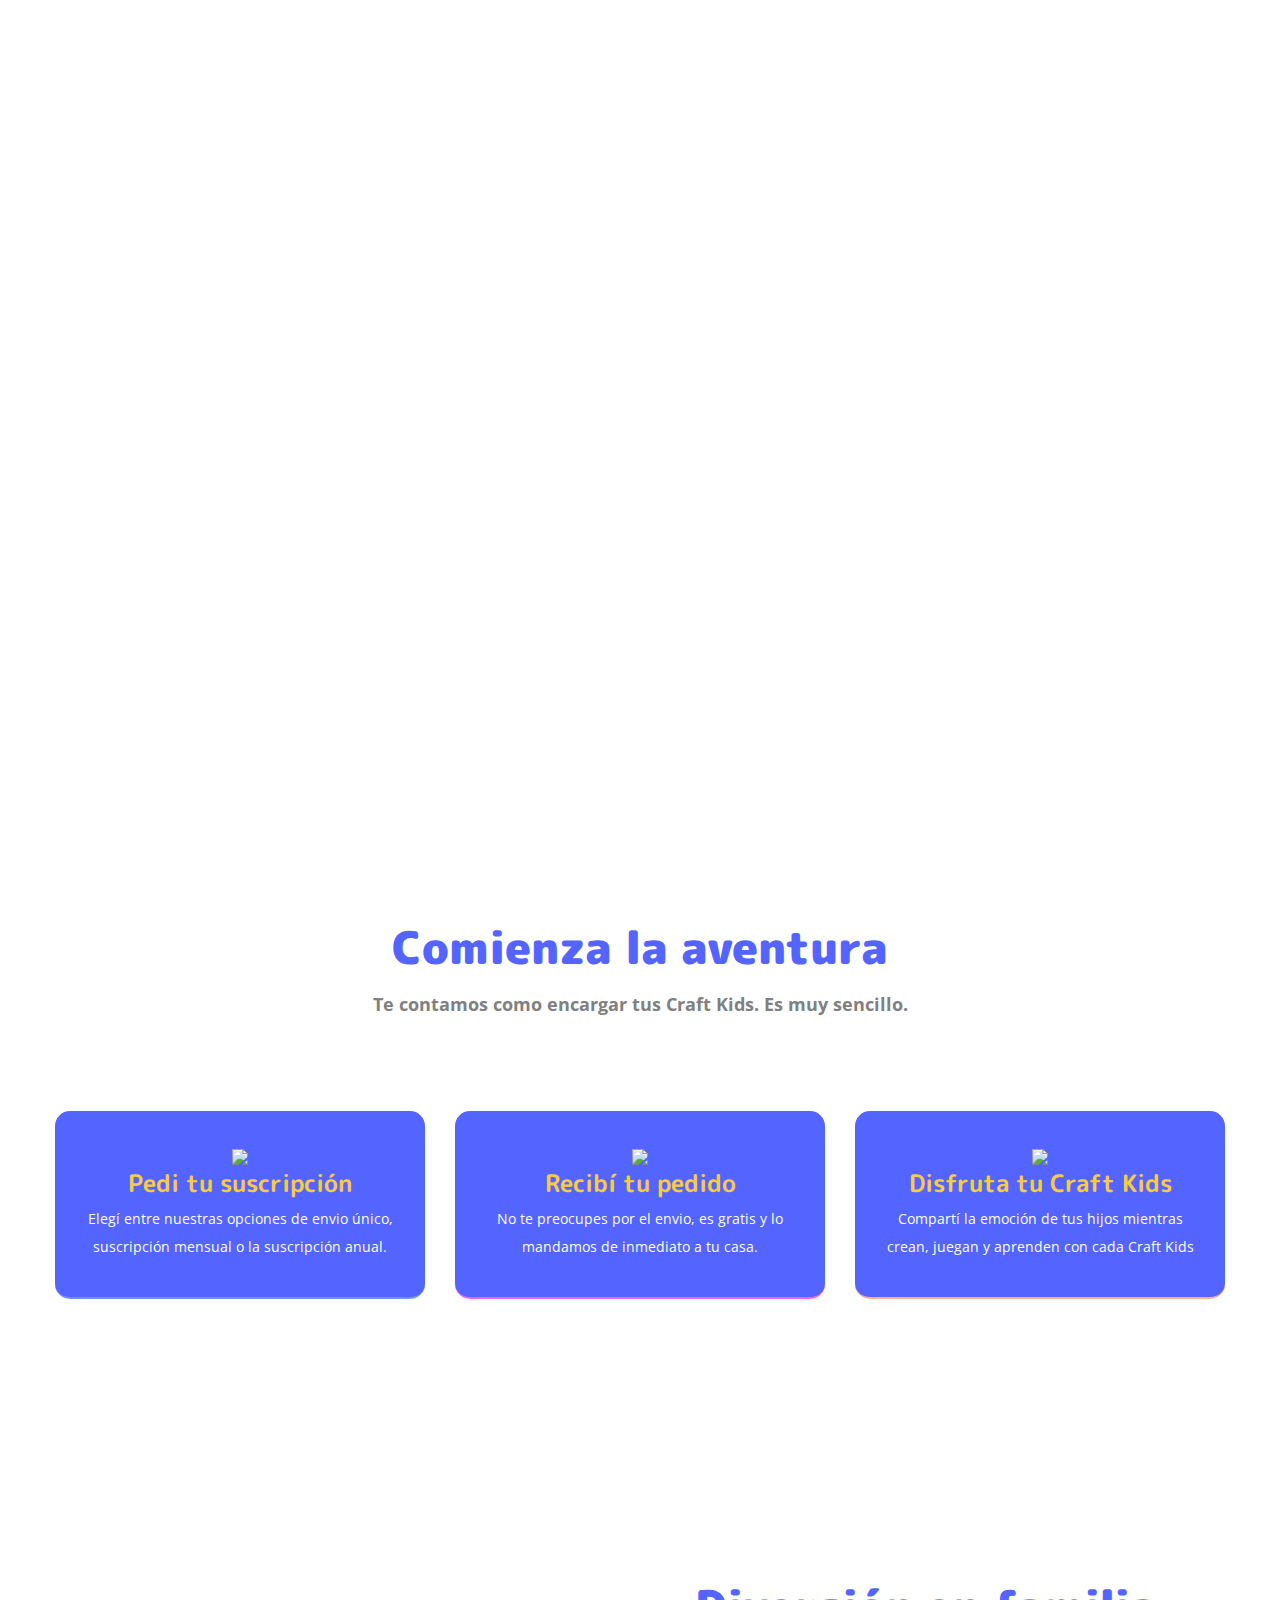
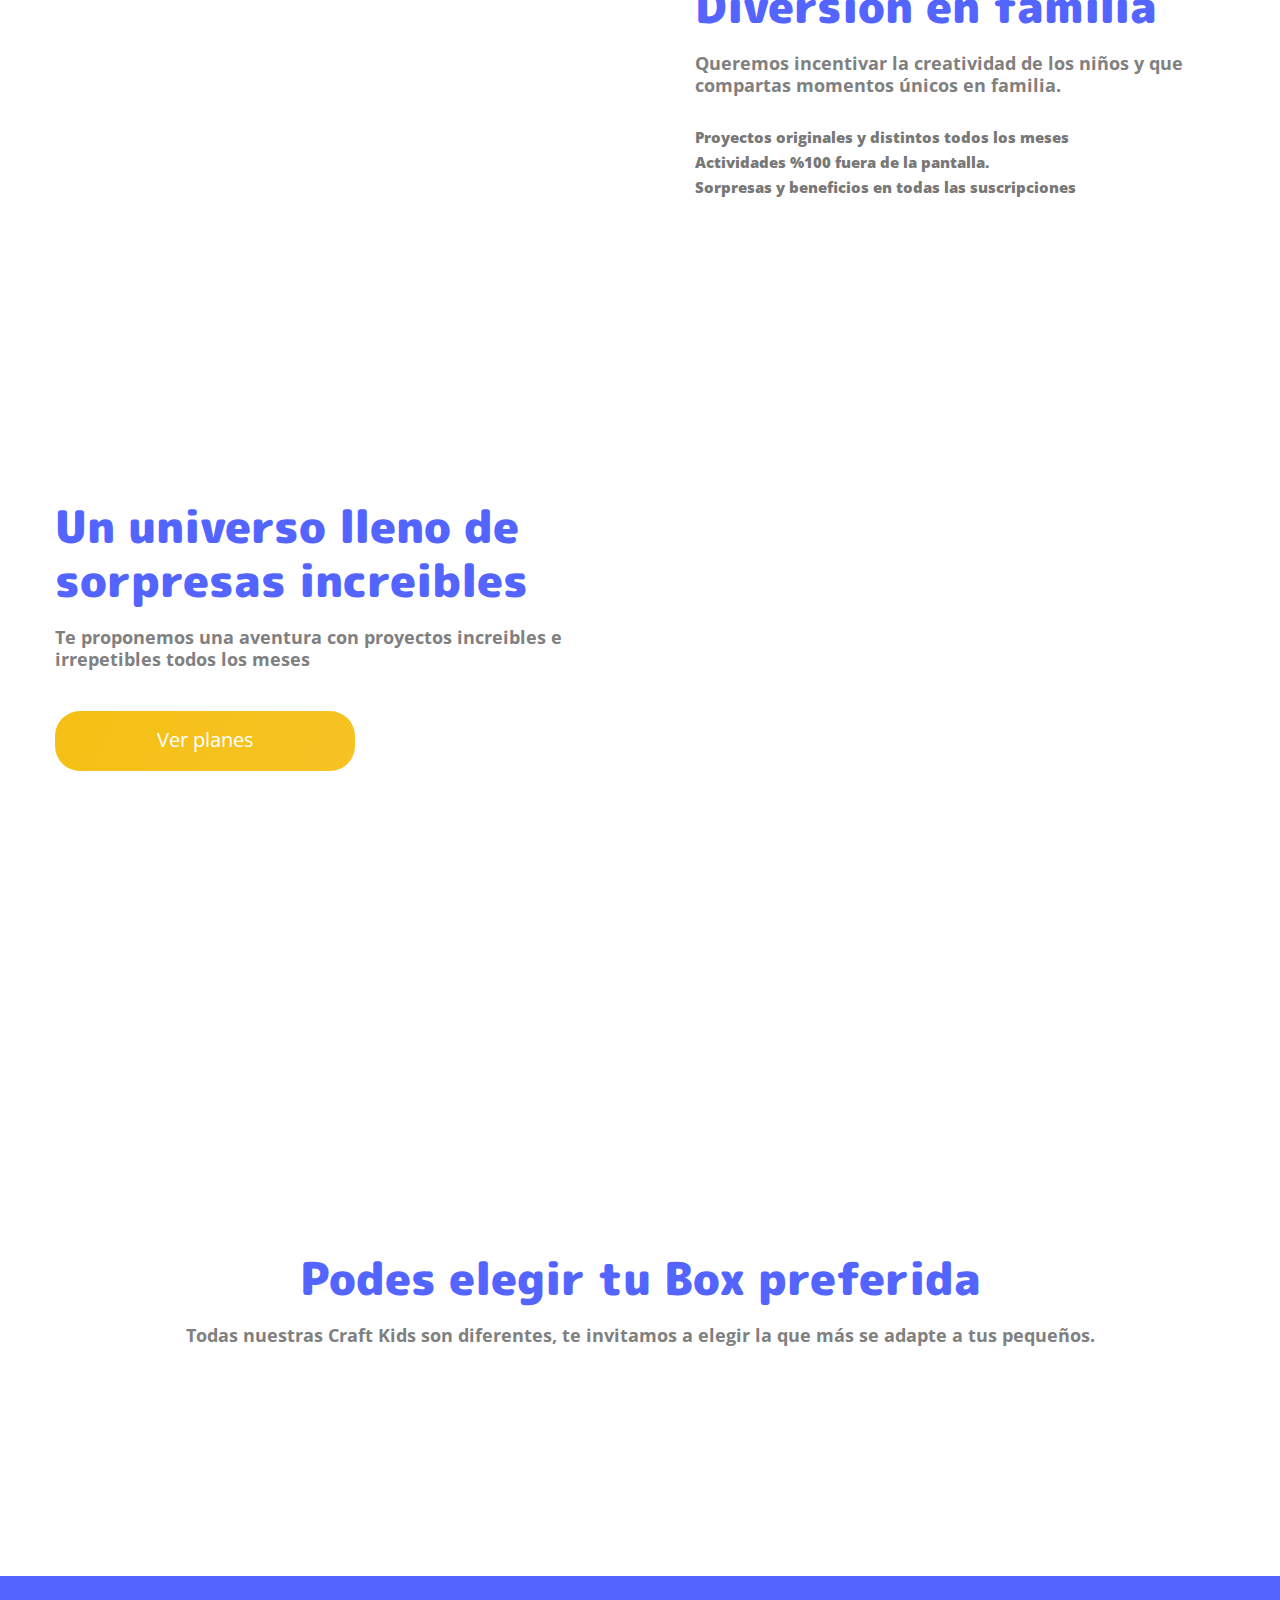
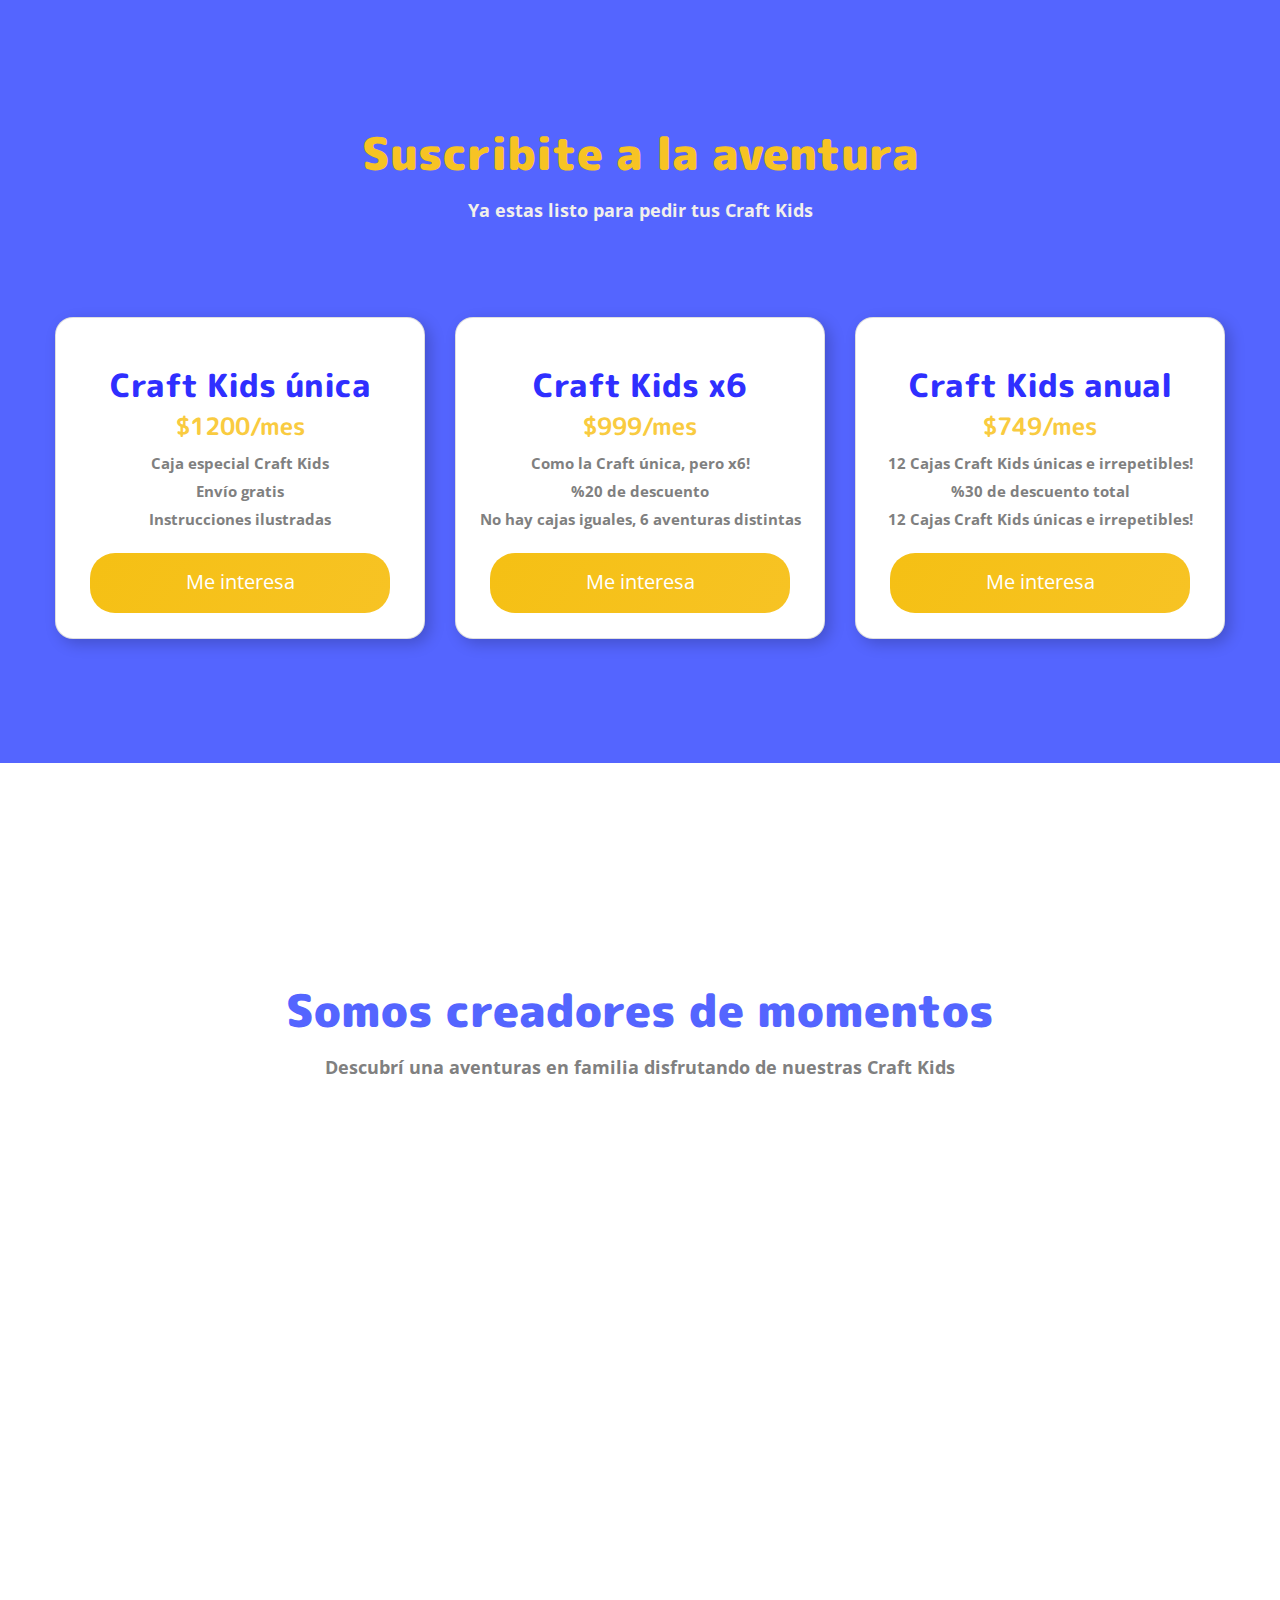
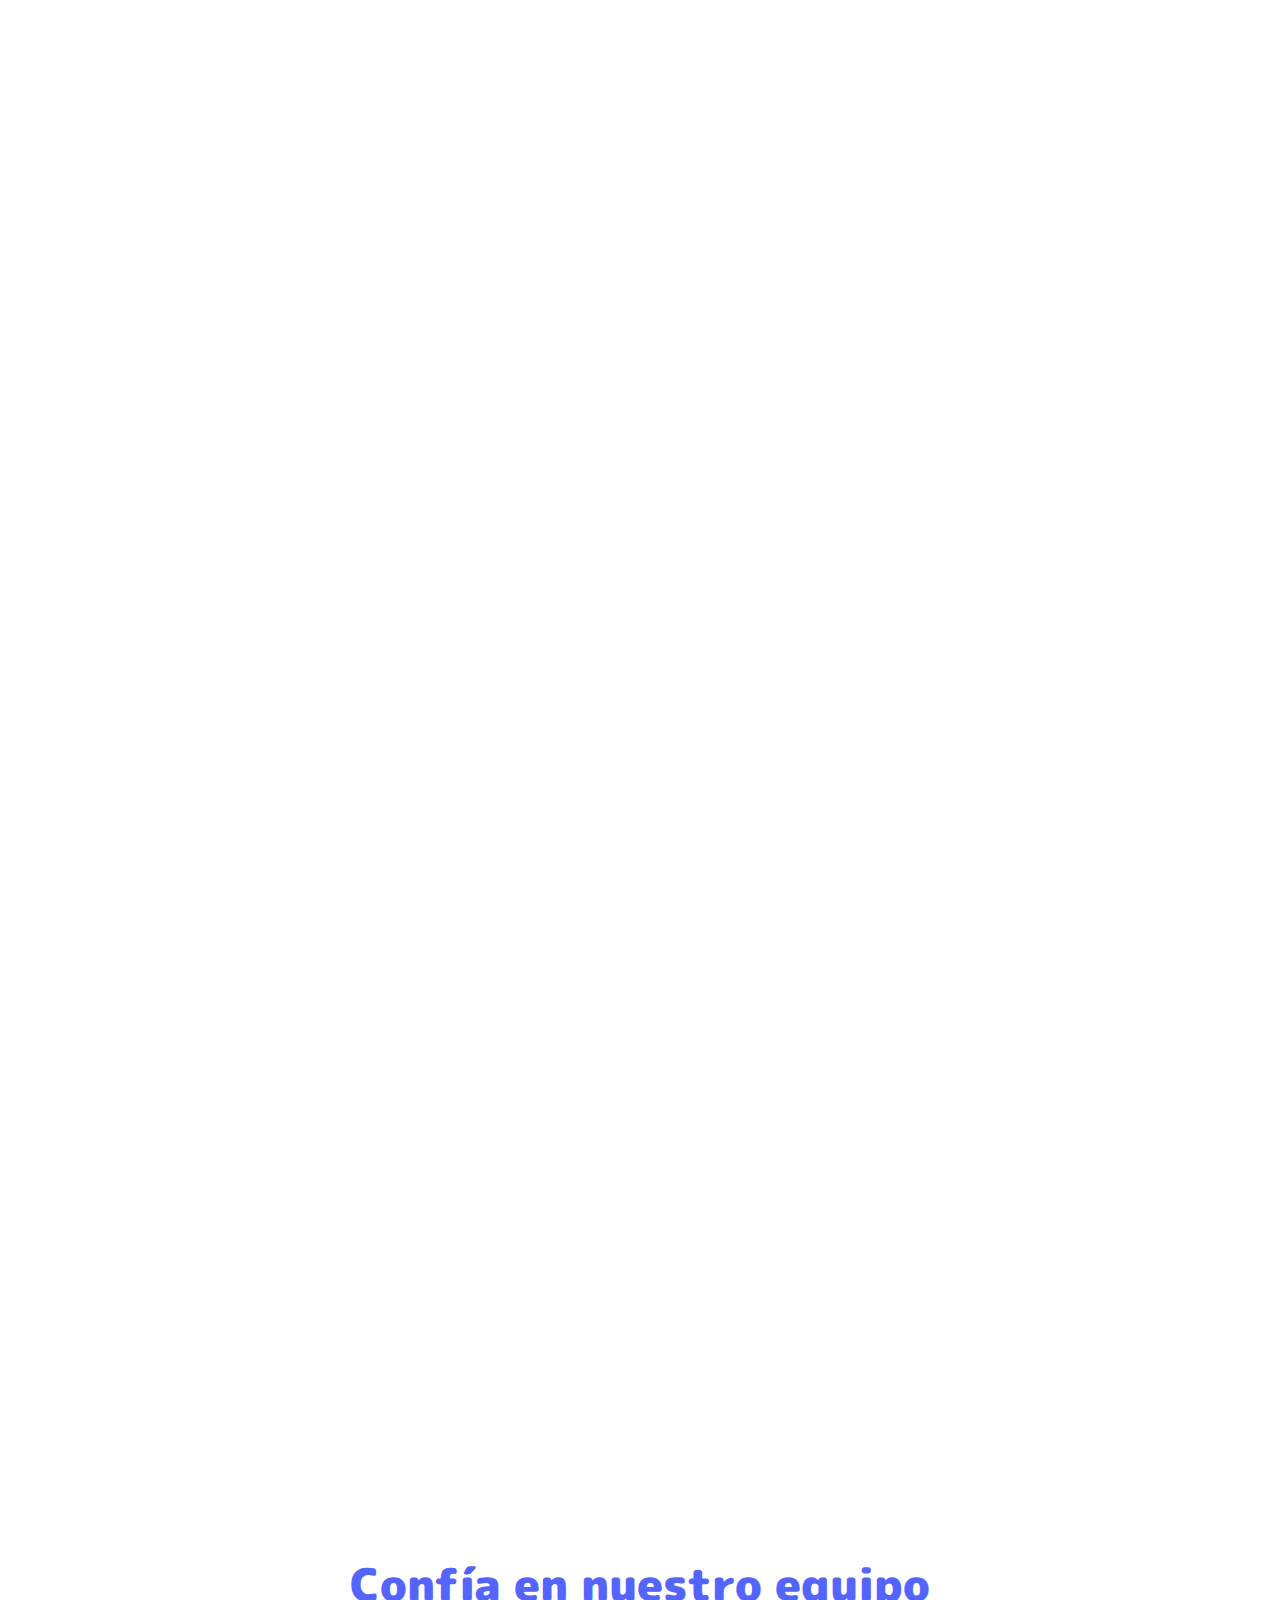
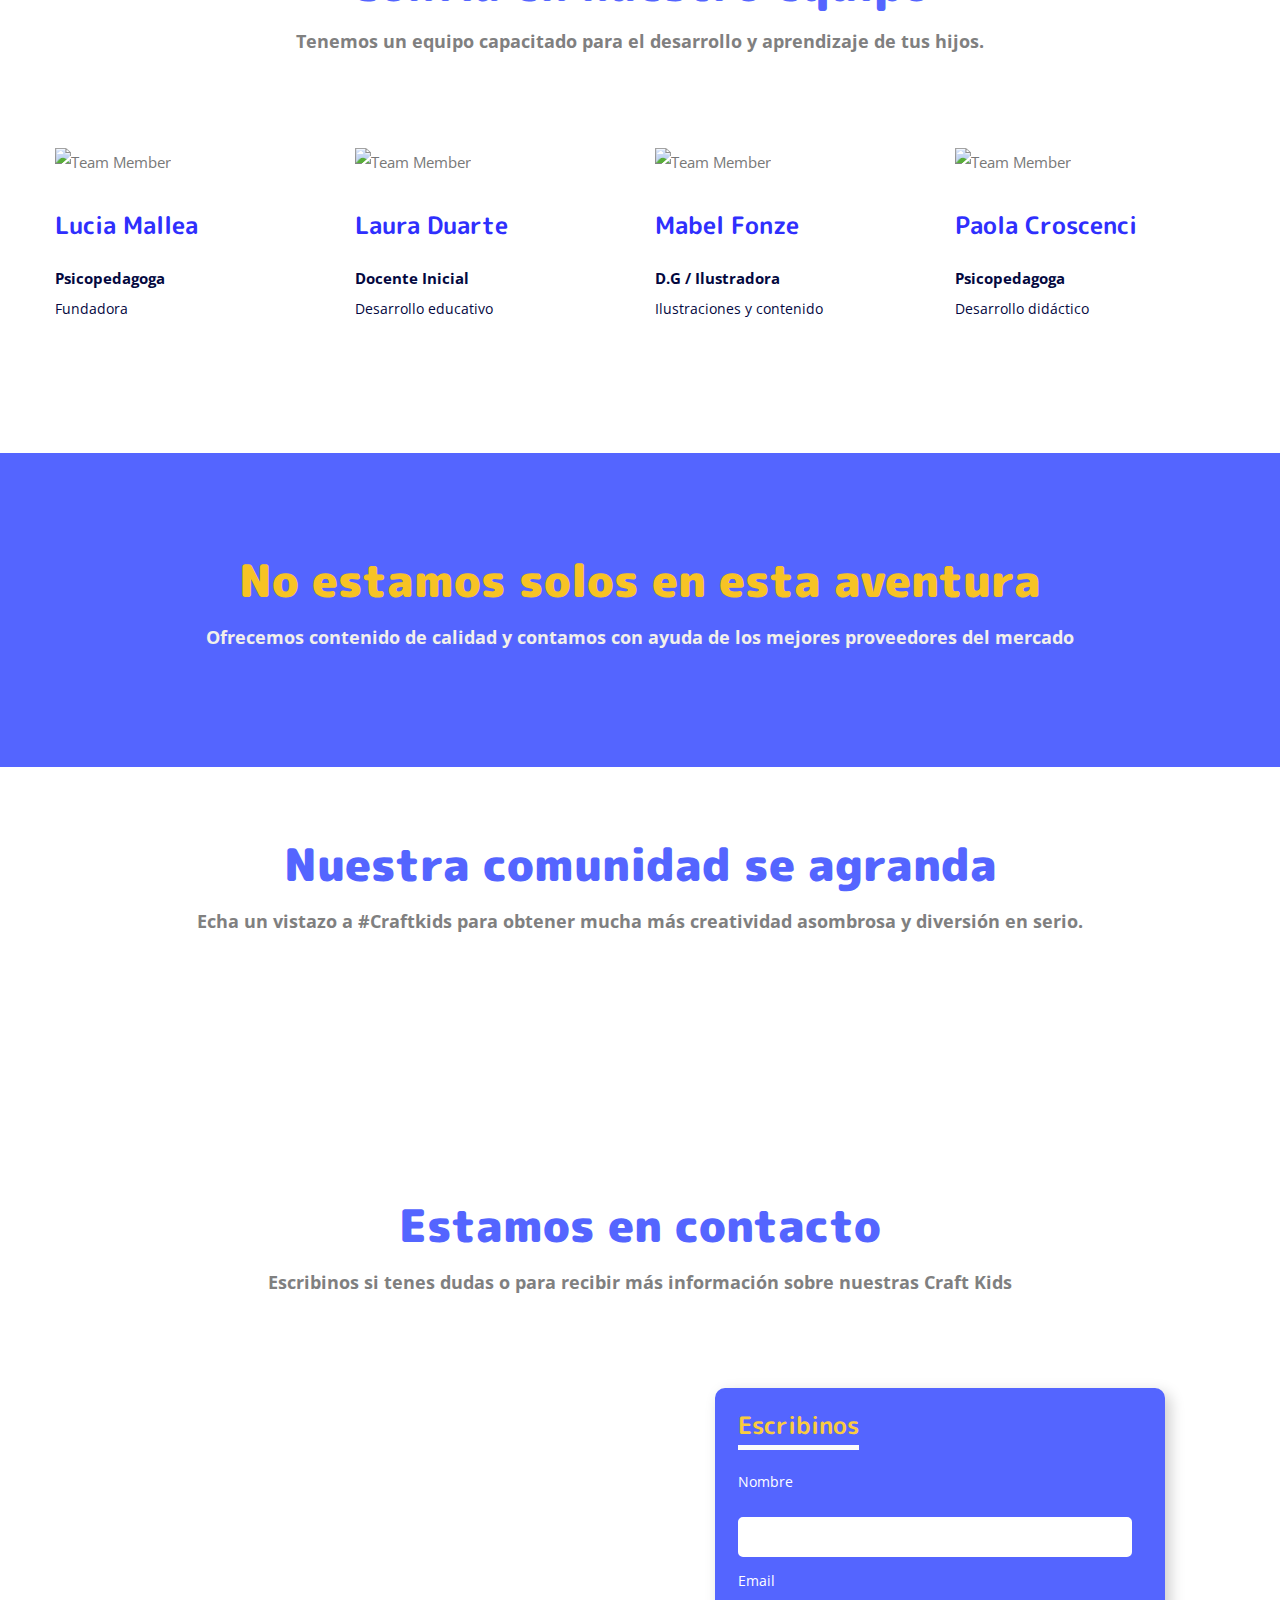
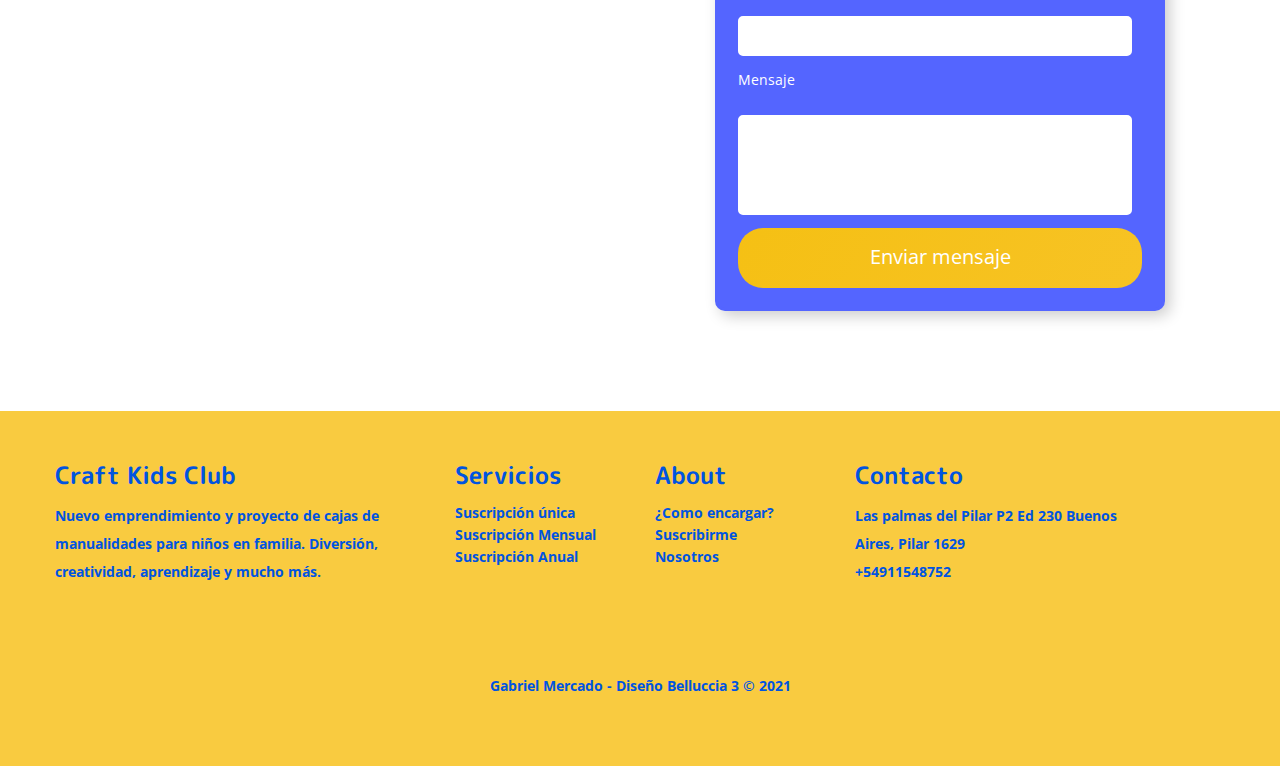
==== index.html @ ba14dffc "Add files via upload" ====
<!DOCTYPE html>
<html lang="zxx">

<head>
    <meta charset="utf-8">
    <!-- Responsive Meta -->
    <meta http-equiv="X-UA-Compatible" content="IE=edge">
    <meta name="viewport" content="width=device-width, initial-scale=1, maximum-scale=1, user-scalable=0">
    <title>Welcome | Craft Kids Club</title>
    <!-- Fav Icons -->
    <link rel="shortcut icon" href="assets/images/favicon.png" type="image/x-icon">

    <!-- Stylesheets -->
    <link href="https://fonts.googleapis.com/css2?family=Roboto:wght@400;500;700&display=swap" rel="stylesheet">
    <link rel="stylesheet" href="assets/css/fontawesome-all.min.css">
    <link rel="stylesheet" href="assets/css/bootstrap.min.css">
    <link rel="stylesheet" href="assets/css/menu.css">
    <link rel="stylesheet" href="assets/css/leaflet.css">
    <link rel="stylesheet" href="assets/css/flaticon.css">
    <link rel="stylesheet" href="assets/css/animate.min.css">
    <link rel="stylesheet" href="assets/css/spacing.min.css">
    <link rel="stylesheet" href="assets/css/magnific-popup.css">
    <link rel="stylesheet" href="assets/css/owl.carousel.min.css">
    <link rel="stylesheet" href="assets/css/style.css">
    <link rel="stylesheet" href="assets/css/responsive.css">
<link rel="preconnect" href="https://fonts.gstatic.com">
<link href="https://fonts.googleapis.com/css2?family=M+PLUS+Rounded+1c:wght@300;400;500;700;800;900&display=swap"
    rel="stylesheet">
<link rel="preconnect" href="https://fonts.gstatic.com">
<link rel="preconnect" href="https://fonts.gstatic.com">
<link href="https://fonts.googleapis.com/css2?family=Open+Sans:wght@300;400;600&display=swap" rel="stylesheet">
<script src="assets/js/smooth-scroll.min.js"></script>

</head>

<body>
    <div class="page-wrapper">

        <!-- Preloader -->
        <div class="preloader"></div>

        <!--==================================================================== 
                                Start Header area
        =====================================================================-->
        <header class="main-header">
            <!--Header-Upper-->
            <div class="header-upper">
                <div class="container clearfix">

                    <div class="header-inner d-lg-flex align-items-center">

                        <div class="logo-outer d-flex align-items-center">
                            <div class="logo"><a href="index.html"><img src="assets/images/logo.png" alt="" title=""></a></div>
                        </div>

                        <div class="nav-outer clearfix ml-lg-auto">
                            <!-- Main Menu -->
                            <nav class="main-menu navbar-expand-lg">
                                <div class="navbar-header clearfix">
                                    <!-- Toggle Button -->
                                    <button type="button" class="navbar-toggle" data-toggle="collapse" data-target=".navbar-collapse">
                                        <span class="icon-bar"></span>
                                        <span class="icon-bar"></span>
                                        <span class="icon-bar"></span>
                                    </button>
                                </div>

                                <div class="navbar-collapse collapse clearfix">
                                    <ul class="navigation clearfix">
                                        <li><a href="#hero">Inicio</a></li>
                                        <li><a href="#servicios">3 pasos</a></li>

                                        <li><a href="#beneficios">Beneficios</a></li>

                                        <li><a href="#sub">Suscribirme</a></li>
                                       
                                        <li><a href="#gallery">Galeria</a></li>
                                        <li><a href="#redes">Comunidad</a></li>
                                        <li><a href="#contacto">Contacto</a></li>
                                    </ul>
                                </div>

                            </nav>
                            <!-- Main Menu End-->
                        </div>
                    </div>

                </div>
            </div>
            <!--End Header Upper-->

        </header>
        <!--==================================================================== 
                                End Header area
        =====================================================================-->


        <!--==================================================================== 
           Start Hero Section
       =====================================================================-->
    <section class="mica" id="hero1" style="display: none;">
        <div class="container">
            <div class="hero-content">
                <h1>Creá tu propio universo mágico</h1>
                <h5>Las cajas de Craft Kids están diseñadas para inspirar el amor por el aprendisaje mientras tus hijos se
                    divierten.</h5>
                <a href="detalle.html" class="btn-2">Comenzar la aventura</a>
            </div>
        </div>
        <div class="hero-angle">
            <img src="assets/images/hero/hero-angle.png" alt="hero angle">
        </div>
    </section>
    
        <!--==================================================================== 
           End Hero Section
       =====================================================================-->

<section class="hero-section" id="hero">
    <div class="container">
        <div class="hero-content">
            <h1>Creá tu propio universo mágico</h1>
            <h5>Las cajas de Craft Kids están diseñadas para inspirar el amor por el aprendisaje mientras tus hijos se
                divierten.</h5>
            <a href="detalle.html" class="btn-2">Comenzar la aventura</a>
        </div>
    </div>
    <div class="hero-angle">
        <img src="assets/images/hero/hero-angle.png" alt="hero angle">
    </div>
</section>

     

        <!--==================================================================== 
           Start Services Section
       =====================================================================-->
        <section class="services-section pt-120 pb-50 rpt-95 mb-0 rmb-95" id="servicios">
            <div class="container">
                <div class="section-title text-center mb-95">
                    <h2>Comienza la aventura</h2>
                    <h4>Te contamos como encargar tus Craft Kids. Es muy sencillo.</h4>
                </div>
                <div class="row">
                    <div class="col-xs-3 col-md-4">
                        <div class="service-item style-one">
                            <img src="assets/images/services/serv3.png">
                            <h3>Pedi tu suscripción</h2>
                            <p>Elegí entre nuestras opciones de envio único, suscripción mensual o la suscripción anual.</p>
                        </div>
                    </div>
                    <div class="col-xs-3 col-md-4">
                        <div class="service-item style-two">
                            <img src="assets/images/services/serv2.png">
                            <h3>Recibí tu pedido</h3>
                            <p>No te preocupes por el envio, es gratis y lo mandamos de inmediato a tu casa.</p>
                        </div>
                    </div>
                    <div class="col-xs-3 col-md-4">
                        <div class="service-item style-three">
                            <img src="assets/images/services/serv1.png">
                            <h3>Disfruta tu Craft Kids</h3>
                            <p>Compartí la emoción de tus hijos mientras crean, juegan y aprenden con cada Craft Kids</p>
                        </div>
                    </div>
            
                </div>
            </div>
            
            <div class="service-angle">
                <img src="assets/images/services/service-angle.png" alt="hero angle">
            </div>
            <div class="service-ellipse">
                <img src="assets/images/services/ellipse.png" alt="Ellipse">
            </div>
            
           
        </section>
        <!--==================================================================== 
           End Services Section
       =====================================================================-->
<div class="what-experct pt-100 rpt-100 mb-0 pb-120 rmb-95" id="beneficios">
    <div class="container">
        <div class="row">
            <div class="col-lg-6">
                <div class="what-experct-img rmb-50"></div>
            </div>
            <div class="col-lg-6">
                <div class="what-experct-content">
                    <div class="section-title">
                    <h2>Diversión en familia</h2>
                    <h4>Queremos incentivar la creatividad de los niños y que compartas momentos únicos en familia. </p>
                    </div>

                    <ul>
                        <li class="items-gabbo">Proyectos originales y distintos todos los meses </li>
                        <li class="items-gabbo">Actividades %100 fuera de la pantalla.</li>
                        <li class="items-gabbo">Sorpresas y beneficios en todas las suscripciones</li>
                    
                    </ul>
                    
                </div>
            </div>
        </div>
    </div>
</div>

<!--==================================================================== 
           Start nueva
       =====================================================================-->
<section class="backgroundmes pt-100 pb-180 rpt-95 mb-0 rmb-95">
    <div class="container">
        <div class="row align-items-center">
        <div class="section-title  mb-95 col-lg-6">
            <h2>Un universo lleno de sorpresas increibles</h2>
            <h4>Te proponemos una aventura con proyectos increibles e irrepetibles todos los meses</h4>
            <a href="#sub" class="btn-2 mt-10 mb-25">Ver planes</a>
        </div>
        <div class="imagenmes col-lg-6">
            <img src="/assets/images/banner/bannermes.png" alt="">
            </div>
            

        </div>

    </div>
</section>

<!--==================================================================== 
           End nueva
       =====================================================================-->








<!--==================================================================== 
           Start nueva
       =====================================================================-->
<section class="backgroundmarketing pt-180 pb-180 rpt-95 mb-0 rmb-95">
    <div class="container justify-content-center">
        <div class="section-title text-center mb-50">
            <h2>Podes elegir tu Box preferida</h2>
            <h4>Todas nuestras Craft Kids son diferentes, te invitamos a elegir la que más se adapte a tus pequeños.</h4>
         </div>
          
        </div>
       
    </div>
</section>

<!--==================================================================== 
           End nueva
       =====================================================================-->

<div class="what-experct pt-70 rpt-70 mb-100 rmb-95" id="beneficios" style="display: none;">
    <div class="container">
        <div class="section-title text-center mb-95">
            <h2>Somos distintos</h2>
            <h4>Te ofrecemos beneficios y originalidad que nos diferencia</h4>
        </div>
        <div class="row">
            <div class="col-lg-7">
                <div class="what-experct-img rmb-50"></div>
            </div>
            <div class="col-lg-5">
                <div class="what-experct-content">
                <ul>
                    <li class="items-gabbo">Folletos ilustrados para poder armar todos los proyectos </li>
                    <li class="items-gabbo">Materiales para la confección del proyecto acorde al mes</li>
                    <li class="items-gabbo">Útiles/herramientas necesarias para realizar el proyecto</li>
                    <li class="items-gabbo">Recipientes,elementos de limpieza y muchas sorpresas más!</li>
                
                </ul>
                </ul>
                </div>
            </div>
        </div>
    </div>
</div>
</div>



  

    <!--==================================================================== 
               Start Pricing gabbo
           =====================================================================-->
    <section class="pricing-cards pt-150 pb-100 rpt-50 mb-120 rmb-95" id="sub">
        <div class="container">
            <div class="section-title2 text-center mb-95">
                <h2>Suscribite a la aventura</h2>
                <h4>Ya estas listo para pedir tus Craft Kids</h4>
            </div>
            <div class="row">
                <div class="col-xs-3 col-md-4">
                    <div class="card col mb-4">
                        <div class="card-image">
                            <img class= "img-fluid"
                            src="assets/images/pricing/pricea.png" alt="">
                        </div>
                        <div class="card-text mt-20">
    
                            <h2>Craft Kids única</h2>
                            <h3>$1200/mes</h3>
                            <ul>
                                <li>Caja especial Craft Kids</li>
                                <li>Envío gratis</li>
                                <li>Instrucciones ilustradas</li>
                           </ul>
                            
                            
                        </div>
                        <a href="detalle.html" class="btn-2 mt-10 mb-25">Me interesa</a>
                    </div>
                </div>
                <div class="col-xs-3 col-md-4">
                    <div class="card col mb-4">
                        <div class="card-image">
                            <img class= "img-fluid"
                            src="assets/images/pricing/priceb.png" alt="">
                        </div>
                        <div class="card-text mt-20">
    
                            <h2>Craft Kids x6</h2>
                            <h3>$999/mes</h3>
                            <ul>
                                <li>Como la Craft única, pero x6!</li>
                                <li>%20 de descuento </li>
                                <li>No hay cajas iguales, 6 aventuras distintas</li>
                            </ul>
                            
                            
                        </div>
                    <a href="detalle.html" class="btn-2 mt-10 mb-25">Me interesa</a>
                    </div>
                </div>
                <div class="col-xs-3 col-md-4">
                    <div class="card col mb-4">
                        <div class="card-image">
                        <img class="img-fluid" 
                        src="assets/images/pricing/pricec.png" alt="">
                        </div>
                        <div class="card-text mt-20">
                            <h2>Craft Kids anual</h2>
                            <h3>$749/mes</h3>
                            <ul>
                                <li>12 Cajas Craft Kids únicas e irrepetibles!</li>
                                <li>%30 de descuento total</li>
                                <li>12 Cajas Craft Kids únicas e irrepetibles!</li>
                             </ul>
                            
                           
    
    
                        </div>
                     <a href="detalle.html" class="btn-2 mt-10 mb-25">Me interesa</a>
                    </div>
                </div>
    
            </div>
        </div>
    
    </section>
<!--==================================================================== 
           End Pricing Gabbo
       =====================================================================-->

        <!--==================================================================== 
           Start Beauty Section
       =====================================================================-->
        <section class="beauty-section py-105 mb-150 rpy-100 rmb-95" style="display: none;">
            <div class="container">
                <div class="row align-items-center justify-content-between">
                    <div class="col-lg-5">
                        <div class="beauty-content rmb-50 mr-25 rmr-0">
                            <h3>All kind of spa and beauty treatments for your body and soul.</h3>
                            <p>It has different attractions tropical rain, fog, dew, wall jets combined with sound caribbian</p>
                            <a href="#" class="theme-btn style-two">Expert Team</a>
                        </div>
                    </div>
                    <div class="col-lg-5 text-center">
                        <div class="beauty-image ml-30 rml-0">
                            <img src="assets/images/beauty/beauty-man.png" alt="beauty man">
                        </div>
                    </div>
                </div>
            </div>
        </section>
        <!--==================================================================== 
           End Beauty Section
       =====================================================================-->

      
      

<section class="gallery-section pt-100  rmb-70 pb-100" id="gallery">
    <div class="container">
        <div class="section-title text-center mb-95">
            <h2>Somos creadores de momentos</h2>
            <h4>Descubrí una aventuras en familia disfrutando de nuestras Craft Kids</h4>
        </div>

        <div class="row gallery-active" style="position: relative; height: 1783.4px;">


            <!-- single-portfolio item-->
            <div class="grid-item col-lg-4 col-md-6" style="position: absolute; left: 0%; top: 0px;">
                <div class="gallery-item">
                    <img src="assets/images/gallery/gallery2.png" class="img-fluid" alt="">
                    <div class="gallery-hover">
                        <a class="gallery-popup-link" href="assets/images/gallery/gallery2.png"><i
                                class="flaticon-eye"></i></a>
                                <h4>Familia</h4>
                    </div>
                </div>
            </div>

            <!-- single-portfolio item-->
            <div class="grid-item col-lg-4 col-md-6" style="position: absolute; left: 0%; top: 259.656px;">
                <div class="gallery-item">
                    <img src="assets/images/gallery/gallery6.png" class="img-fluid" alt="">
                    <div class="gallery-hover">
                        <a class="gallery-popup-link" href="assets/images/gallery/gallery6.png"><i
                                class="flaticon-eye"></i></a>
                        <h4>Momentos</h4>
                    </div>
                </div>
            </div>

            <!-- single-portfolio item-->
            <div class="grid-item col-lg-4 col-md-6" style="position: absolute; left: 0%; top: 519.312px;">
                <div class="gallery-item">
                    <img src="assets/images/gallery/gallery3.png" class="img-fluid" alt="">
                    <div class="gallery-hover">
                        <a class="gallery-popup-link" href="assets/images/gallery/gallery3.png"><i
                                class="flaticon-eye"></i></a>
                        <h4>Creatividad</h4>
                    </div>
                </div>
            </div>

            <!-- single-portfolio item-->
            <div class="grid-item col-lg-4 col-md-6" style="position: absolute; left: 0%; top: 778.968px;">
                <div class="gallery-item">
                    <img src="assets/images/gallery/gallery1.png" class="img-fluid" alt="">
                    <div class="gallery-hover">
                        <a class="gallery-popup-link" href="assets/images/gallery/gallery1.png"><i
                                class="flaticon-eye"></i></a>
                        <h4> Diversion</h4>
                    </div>
                </div>
            </div>

            <!-- single-portfolio item-->
            <div class="grid-item col-lg-4 col-md-6" style="position: absolute; left: 0%; top: 1038.62px;">
                <div class="gallery-item">
                    <img src="assets/images/gallery/gallery5.png" class="img-fluid" alt="">
                    <div class="gallery-hover">
                        <a class="gallery-popup-link" href="assets/images/gallery/gallery5.png"><i
                                class="flaticon-eye"></i></a>
                        <h4>Arte</h4>
                    </div>
                </div>
            </div>

            <!-- single-portfolio item-->
            <div class="grid-item col-lg-4 col-md-6" style="position: absolute; left: 0%; top: 1298.28px;">
                <div class="gallery-item">
                    <img src="assets/images/gallery/gallery4.png" class="img-fluid" alt="">
                    <div class="gallery-hover">
                        <a class="gallery-popup-link" href="assets/images/gallery/gallery4.png"><i
                                class="flaticon-eye"></i></a>
                        <h4>Felicidad</h4>
                    </div>
                </div>
            </div>

            <!-- single-portfolio item-->
<div class="grid-item col-lg-4 col-md-6" style="position: absolute; left: 0%; top: 1298.28px;">
    <div class="gallery-item">
        <img src="assets/images/gallery/gallery7.png" class="img-fluid" alt="">
        <div class="gallery-hover">
            <a class="gallery-popup-link" href="assets/images/gallery/gallery7.png"><i class="flaticon-eye"></i></a>
            <h4>Aprendizaje</h4>
        </div>
    </div>
</div>


        </div>

    </div>
</section>


<!--==================================================================== 
                                Start Team arreglada
        =====================================================================-->
<section class="team-section bg-two pt-100 pb-100 rpt-95 rpb-70" id="comunidad">
        <div class="container">
            <div class="section-title text-center mb-95">
                <h2>Confía en nuestro equipo</h2>
                <h4>Tenemos un equipo capacitado para el desarrollo y aprendizaje de tus hijos.</h4>
            </div>
            <div class="row">
                <div class="col-xs-3 col-md-3">
                    <div class="team-item">
                        <img src="assets/images/team/team1.png" alt="Team Member">
                        <h3>Lucia Mallea</h3>
                        <h5>Psicopedagoga</h5>
                        <p>Fundadora</p>
                    </div>
                </div>
                <div class="col-xs-3 col-md-3">
                    <div class="team-item">
                        <img src="assets/images/team/team2.png" alt="Team Member">
                        <h3>Laura Duarte</h3>
                        <h5>Docente Inicial</h5>
                        <p>Desarrollo educativo</p>
                    </div>
                </div>
                <div class="col-xs-3 col-md-3">
                    <div class="team-item">
                        <img src="assets/images/team/team3.png" alt="Team Member">
                        <h3>Mabel Fonze</h3>
                        <h5>D.G / Ilustradora</h5>
                        <p>Ilustraciones y contenido</p>
                    </div>
                </div>
                <div class="col-xs-3 col-md-3">
                    <div class="team-item">
                        <img src="assets/images/team/team4.png" alt="Team Member">
                        <h3>Paola Croscenci</h3>
                        <h5>Psicopedagoga</h5>
                        <p>Desarrollo didáctico</p>
                    </div>
                </div>
        
            </div>
        </div>
</section>

<!--==================================================================== 
                                End Team arreglada
        =====================================================================-->



        <!--==================================================================== 
                                Start Team section 
        =====================================================================-->
        <section class="team-section bg-two pt-100 pb-100 rpt-95 rpb-70" id="comunidad" style="display: none;">
            <div class="container">
                <div class="section-title text-center mb-95">
                    <h2>Confía en nuestro equipo</h2>
                    <h4>Tenemos un equipo capacitado para el desarrollo y aprendizaje de tus hijos.</h4>
                </div>
            <div class="Equipo">
                 <div class="team-carousel owl-carousel style-two">
                    <div class="team-item">
                        <img src="assets/images/team/team1.png" alt="Team Member">
                        <h3>Lucia Mallea</h3>
                        <h5>Psicopedagoga</h5>
                        <p>Fundadora</p>
                    </div>
                    <div class="team-item">
                        <img src="assets/images/team/team2.png" alt="Team Member">
                        <h3>Laura Duarte</h3>
                        <h5>Docente Inicial</h5>
                        <p>Desarrollo educativo</p>
                    </div>
                    <div class="team-item">
                        <img src="assets/images/team/team3.png" alt="Team Member">
                        <h3>Mabel Fonze</h3>
                        <h5>D.G / Ilustradora</h5>
                        <p>Ilustraciones y contenido</p>
                    </div>
                    <div class="team-item">
                        <img src="assets/images/team/team4.png" alt="Team Member">
                        <h3>Paola Croscenci</h3>
                        <h5>Psicopedagoga</h5>
                        <p>Desarrollo didáctico</p>
                    </div>
                    <div class="team-item">
                        <img src="assets/images/team/team1.png" alt="Team Member">
                        <h3>Lucia Mallea</h3>
                        <h5>Psicopedagoga</h5>
                        <p>Fundadora</p>
                    </div>
                    <div class="team-item">
                        <img src="assets/images/team/team2.png" alt="Team Member">
                        <h3>Laura Duarte</h3>
                        <h5>Docente Inicial</h5>
                        <p>Desarrollo educativo</p>
                    </div>
                    <div class="team-item">
                        <img src="assets/images/team/team3.png" alt="Team Member">
                        <h3>Mabel Fonze</h3>
                        <h5>D.G / Ilustradora</h5>
                        <p>Ilustraciones y contenido</p>
                    </div>
                    <div class="team-item">
                        <img src="assets/images/team/team4.png" alt="Team Member">
                        <h3>Paola Croscenci</h3>
                        <h5>Psicopedagoga</h5>
                        <p>Desarrollo didáctico</p>
                    </div>
                </div>
                </div>
            </div>
        </section>
            <!--==================================================================== 
                                End Team section
        =====================================================================-->
<!--==================================================================== 
                       Start Supporters
                   =====================================================================-->
<section class="supporters pt-100 rpt-0 pb-50 mb-0 rmb-95">
    <div class="client-area">
        <div class="container">
            <div class="section-title2 text-center mb-0">
                <h2>No estamos solos en esta aventura</h2>
                <h4>Ofrecemos contenido de calidad y contamos con ayuda de los mejores proveedores del mercado</h4>
                <div class="logo-area slider">
                    <div class="row row-cols-auto no-gutters supporters-wrap clearfix pt-10">

                        <div class="col-lg-2 col-md-4 col-xs-6">
                            <div class="supporter-logo">
                                <img src="assets/images/supporters/client1.png" class="img-fluid" alt="">
                            </div>
                        </div>

                        <div class="col-lg-2 col-md-4 col-xs-6">
                            <div class="supporter-logo">
                                <img src="assets/images/supporters/client5.png" class="img-fluid" alt="">
                            </div>
                        </div>

                        <div class="col-lg-2 col-md-4 col-xs-6">
                            <div class="supporter-logo">
                                <img src="assets/images/supporters/client2.png" class="img-fluid" alt="">
                            </div>
                        </div>

                        <div class="col-lg-2 col-md-4 col-xs-6">
                            <div class="supporter-logo">
                                <img src="assets/images/supporters/client3.png" class="img-fluid" alt="">
                            </div>
                        </div>

                        <div class="col-lg-2 col-md-4 col-xs-6">
                            <div class="supporter-logo">
                                <img src="assets/images/supporters/client4.png" class="img-fluid" alt="">
                            </div>
                        </div>

                        <div class="col-lg-2 col-md-4 col-xs-6">
                            <div class="supporter-logo">
                                <img src="assets/images/supporters/client6.png" class="img-fluid" alt="">
                            </div>
                        </div>


                    </div>

                </div>



            </div>





        </div>

    </div>

</section>


<!--==================================================================== 
                           End supporters
                       =====================================================================-->

<!--==================================================================== 
               Start media section
            =====================================================================-->
<section class="media-section bg-two pt-50 pb-100 rpt-0 rpb-0 mt-50" id="redes">
    <div class="container">
        <div class="section-title text-center mb-95">
            <h2>Nuestra comunidad se agranda</h2>
            <h4>Echa un vistazo a #Craftkids para obtener mucha más creatividad asombrosa y diversión en serio.</h4>
        </div>
        <div class="team-carousel owl-carousel style-two">
            <div class="team-item">
                <img src="assets/images/team/media1.png" alt="Team Member">
                <h4>@Carlacont</h4>
            </div>
            <div class="team-item">
                <img src="assets/images/team/media2.png" alt="Team Member">
                <h4>@explorer2</h4>
            </div>
            <div class="team-item">
                <img src="assets/images/team/media3.png" alt="Team Member">
                <h4>@Gabbomerc</h4>
            </div>
            <div class="team-item">
                <img src="assets/images/team/media4.png" alt="Team Member">
                <h4>@lucy2888</h4>
            </div>
            <div class="team-item">
                <img src="assets/images/team/media5.png" alt="Team Member">
                <h4>@male1989</h4>
            </div>
            <div class="team-item">
                <img src="assets/images/team/media6.png" alt="Team Member">
                <h4>@flaviog456</h4>
            </div>
            <div class="team-item">
                <img src="assets/images/team/media7.png" alt="Team Member">
                <h4>@steve254</h4>
            </div>
            <div class="team-item">
                <img src="assets/images/team/media8.png" alt="Team Member">
                <h4>@alfguty</h4>
            </div>
        </div>

    </div>
</section>

<!--==================================================================== 
                           End media section
                       =====================================================================-->

    <!--==================================================================== 
               Start form section
            =====================================================================-->
      <section class="formulario pt-150 rpt-95 rpb-70 pb-100" id="contacto">
        <div class="container-contacto">
            <div class="container">
                <div class="section-title text-center mb-95">
                    <h2>Estamos en contacto</h2>
                    <h4>Escribinos si tenes dudas o para recibir más información sobre nuestras Craft Kids</h4>
                </div>
                <div class="row">
                    <div class="col-lg-6">
                        <div class="form-img rmb-50"></div>
                    </div>
                    <div class="col-lg-6">
                        <div class="form-content">
                        <div class="wrapper">
                            <div class="contact__container">
                                <div class="contact__title">
                                    <h3>Escribinos
                                        <hr>
                                    </h3>
                        
                                </div>
                                <form class="contact__form">
                                    <p>Nombre</p>
                                    <input class="contact__form-input" type="text">
                        
                                    <p>Email</p>
                                    <input class="contact__form-input" type="text">
                        
                                    <p>Mensaje</p>
                                    <textarea class="contact__form-textarea" type="text"></textarea>
                        
                                    
                                </form>
                                <a href="#" class="btn-2">Enviar mensaje</a>
                            </div>
                        </div>
            
                        </div>
                    </div>
                </div>
            </div>

      </section>
      

      
       
        <!--==================================================================== 
           Start Client Section
        =====================================================================-->
        <div class="client-section mb-100 rmb-50" style="display: none">
            <div class="container">
                <div class="client-wrap">
                    <div class="client-item">
                        <a href="#"><img src="assets/images/client/client1.png" alt="Client"></a>
                    </div>
                    <div class="client-item">
                        <a href="#"><img src="assets/images/client/client2.png" alt="Client"></a>
                    </div>
                    <div class="client-item">
                        <a href="#"><img src="assets/images/client/client3.png" alt="Client"></a>
                    </div>
                    <div class="client-item">
                        <a href="#"><img src="assets/images/client/client4.png" alt="Client"></a>
                    </div>
                    <div class="client-item">
                        <a href="#"><img src="assets/images/client/client5.png" alt="Client"></a>
                    </div>
                    <div class="client-item">
                        <a href="#"><img src="assets/images/client/client6.png" alt="Client"></a>
                    </div>
                    <div class="client-item">
                        <a href="#"><img src="assets/images/client/client7.png" alt="Client"></a>
                    </div>
                    <div class="client-item">
                        <a href="#"><img src="assets/images/client/client8.png" alt="Client"></a>
                    </div>
                    <div class="client-item">
                        <a href="#"><img src="assets/images/client/client9.png" alt="Client"></a>
                    </div>
                </div>
            </div>
        </div>
        <!--==================================================================== 
           End Client Section
       =====================================================================-->

      
       
        <!--==================================================================== 
                                Start Footer Section
        =====================================================================-->
        <footer class="footer-section pt-100 rpt-100" style="display: none;">
            <div class="container-contacto">
                <div class="row">
                    <div class="col-lg-7">
                        <div class="row">
                            <div class="col-md-6">
                                <div class="widget about-widget mr-30 rmr-0">
                                    <h4 class="footer-title">Sobre nosotros</h4>
                                    <div class="about-widget-content">
                                        <p>La cadena N°1 en cajas de manualidades para niños. Diversión, creatividad, aprendizaje y mucho más.</p>
                                        <div class="about-widget-contact mt-25">
                                            <p>Las palmas del Pilar P2 Ed 230 <br>Buenos Aires, Pilar 1629</p>
                                            <h4><a href="callto:+00568468349">+00 568 468 349</a></h4>
                                        </div>
                                    </div>
                                </div>
                            </div>
                            <div class="col-md-6">
                                <div class="widget services-widget">
                                    <h4 class="footer-title">Detalles</h4>
                                    <ul class="list-style-one">
                                        <li><a href="#">Medios de pago</a></li>
                                        <li><a href="#">Preguntas Frecuentes</a></li>
                                        <li><a href="#">Terminos y condiciones</a></li>
                                        <li><a href="#">Galeria</a></li>
                                        <li><a href="#">Suscripción</a></li>
                                        <li><a href="#">Comentarios</a></li>
                                        <li><a href="#">Contacto</a></li>
                                    </ul>
                                </div>
                            </div>
                        </div>
                    </div>
                    <div class="col-lg-5">
                        <div class="widget subscribe-widget">
                            <h4 class="footer-title">Suscribite</h4>
                            <form action="#">
                                <input type="email" placeholder="Your email here" required>
                                <div class="btn-and-text">
                                    <button type="submit"><i class="flaticon-right-arrow-1"></i></button>
                                    <p>Recibí información diaria sobre nuestras Craft Kids y actividades</p>
                                </div>
                            </form>
                        </div>
                    </div>
                </div>
            </div>
            
            <!-- Copyright Area-->
            <div class="copyright mt-100 rmt-50">
                <div class="container">
                    <div class="copyright-inner">
                        <p>Gabriel Mercado - Belluccia 3 - 2021</p>
                        <!-- Scroll Top Button -->
                        <button class="scroll-top scroll-to-target" data-target="html"></button><span class="flaticon-up-arrow"></span></button>
                    </div>
                </div>
            </div>
            
            <div class="footer-dotted-top">
                <img src="assets/images/footer/footer-dot1.png" alt="Footer Dotted">
            </div>
            <div class="footer-dotted-bottom">
                <img src="assets/images/footer/footer-dot2.png" alt="Footer Dotted">
            </div>
        </footer>

        <!--==================================================================== 
                                End Footer Section
        =====================================================================-->

    </div>
    <!--End pagewrapper-->

   
    <!-- jequery plugins -->
    <script src="assets/js/jquery.min.js"></script>
    <script src="assets/js/bootstrap.min.js"></script>
    <script src="assets/js/owl.carousel.min.js"></script>
    <script src="assets/js/isotope.pkgd.min.js"></script>
    <script src="assets/js/jquery.magnific-popup.min.js"></script>
    <script src="assets/js/parallax.min.js"></script>
    <script src="assets/js/leaflet.min.js"></script>
    <script src="assets/js/wow.js"></script>

    <!-- Custom script -->
    <script src="assets/js/script.js"></script>

</body>

</html>




<!--==================================================================== 
           Start About Section
       =====================================================================-->

<!--==================================================================== 
           End About Section
       =====================================================================-->


      


<!--==================================================================== 
           Start Pricing Section
       =====================================================================-->

<!--==================================================================== 
           End Pricing Section
       =====================================================================-->

<!--==================================================================== 
           Start Testimonials Section
       =====================================================================-->

<!--==================================================================== 
           End Testimonials Section
       =====================================================================-->

    <!--==================================================================== 
                                                    start social media
                            =====================================================================-->
   
    <!--==================================================================== 
                                            end social media
                    =====================================================================-->


                    <div class="footer-dark" id="footersi">
                        <footer>
                            <div class="container">
                                <div class="row">
                                   
                                    <div class="col-lg-4 item text">
                                        <h3>Craft Kids Club</h3>
                                        <p>Nuevo emprendimiento y proyecto de cajas de manualidades para niños en familia. Diversión, creatividad,
                                            aprendizaje y mucho más.</p>
                                    </div>
                                    <div class="col-lg-2 item">
                                        <h3>Servicios</h3>
                                        <ul>
                                            <li><a href="#">Suscripción única</a></li>
                                            <li><a href="#">Suscripción Mensual</a></li>
                                            <li><a href="#">Suscripción Anual </a></li>
                                        </ul>
                                    </div>
                                    <div class="col-lg-2 col-md-3 item">
                                        <h3>About</h3>
                                        <ul>
                                            <li><a href="#servicios">¿Como encargar?</a></li>
                                            <li><a href="#sub">Suscribirme</a></li>
                                            <li><a href="#comunidad">Nosotros</a></li>
                                        </ul>
                                    </div>
                                    <div class="col-lg-3 item text">
                                        <h3>Contacto</h3>
                                        <p>Las palmas del Pilar P2 Ed 230 Buenos Aires, Pilar 1629 <br> +54911548752</p>
                                    </div>
                                   
                                </div>
                                <p class="copy text-center mt-50">Gabriel Mercado - Diseño Belluccia 3 © 2021</p>
                            </div>
                        </footer>
                    </div>
                    <script src="https://cdnjs.cloudflare.com/ajax/libs/jquery/3.2.1/jquery.min.js"></script>
                    <script src="https://cdnjs.cloudflare.com/ajax/libs/twitter-bootstrap/4.1.3/js/bootstrap.bundle.min.js"></script>
---- assets/css/menu.css ----
/****************************************************** */
/******************  Main Header style **************** */
/****************************************************** */

/*
=================================================
  main header
=================================================
*/
.main-header {
    position: fixed;
    left: 0px;
    top: 0px;
    z-index: 999;
    width: 100%;
    -webkit-transition: all 500ms ease;
    transition: all 500ms ease;
    box-shadow: 0px 20px 60px #0000000f;
}

.header-inner {
    
    padding: 10px 0;
    position: relative;
        background-color: #f9cb40;
}

.header-inner:after {
    content: '';
    position: absolute;
    bottom: -8px;
    left: 0;
    height: 22px;
    width: 100%;
    z-index: -1;
    background: #0046be;
}

.main-header .header-upper {
    
    position: relative;
    z-index: 5;
   background-color:#f9cb40;
    -webkit-transition: all 500ms ease;
    transition: all 500ms ease;
}

.main-header .logo {
    position: relative;
    z-index: 9;
}

/** Header Main Menu */

.main-menu .navbar-collapse {
    padding: 0px;
}

.main-menu .navigation li {
    float: left;
    padding: 0 15px;
}

.main-menu .navigation > li:last-child {
    padding-right: 0;
}

.main-menu .navigation li.dropdown .dropdown-btn {
    display: none;
    cursor: pointer;
    margin-left: 10px;
}

.main-menu .navigation li.dropdown .dropdown-btn span {
    display: block;
    font-size: 10px;
}

.main-menu .navigation li a {
    position: relative;
    display: block;
    font-size: 14px;
    color: #5465ff;
    padding: 2px 15px;
    border-radius: 13px;
    opacity: 1;
    float: left;
    font-weight: bolder;
    text-transform: uppercase;
    -webkit-transition: all 500ms ease;
    transition: all 500ms ease;
}

.main-menu .navigation li > a:hover,
.main-menu .navigation li.current > a,
.main-menu .navigation li.current-menu-item > a {
    color: #2f2fff;
    background: #fdeded;
}

.main-menu .navigation li li > a:hover,
.main-menu .navigation li li.current a,
.main-menu .navigation li li.current-menu-item a {
    background: transparent;
}

.main-menu .navigation li .megamenu {
    position: absolute;
    left: 0px;
    top: 100%;
    width: 100%;
    z-index: 100;
    display: none;
    padding: 20px 0;
    background: #ffffff;
    -webkit-box-shadow: 2px 2px 5px 1px rgba(0, 0, 0, 0.05), -2px 0px 5px 1px rgba(0, 0, 0, 0.05);
    box-shadow: 2px 2px 5px 1px rgba(0, 0, 0, 0.05), -2px 0px 5px 1px rgba(0, 0, 0, 0.05);
}

.main-menu .navigation li .megamenu:after {
    display: block;
    clear: both;
    content: "";
}

.main-menu .navigation li .megamenu ul {
    display: block;
    position: relative;
    top: 0;
    width: 100%;
    -webkit-box-shadow: none;
    box-shadow: none;
}

.main-menu .navigation li ul {
    position: absolute;
    left: 0;
    top: 100%;
    min-width: 200px;
    z-index: 100;
    display: none;
    border-radius: 5px;
    background: #ffffff;
    -webkit-box-shadow: 2px 2px 5px 1px rgba(0, 0, 0, 0.05), -2px 0px 5px 1px rgba(0, 0, 0, 0.05);
    box-shadow: 2px 2px 5px 1px rgba(0, 0, 0, 0.05), -2px 0px 5px 1px rgba(0, 0, 0, 0.05);
}

.main-menu .navigation li ul li {
    width: 100%;
    padding: 7px 20px;
    border-bottom: 1px solid #f2f2f2;
}

.main-menu .navigation li ul li:last-child {
    border-bottom: none;
}

.main-menu .navigation li ul li a {
    padding: 5px 0px;
    line-height: 24px;
    color: #797D8A;
    font-weight: 500;
    text-transform: capitalize;
}

.main-menu .navigation li ul li ul {
    left: 100%;
    top: 0%;
}

.main-menu .navbar-header {
    display: none;
}

.main-menu .navbar-header .navbar-toggle {
    float: right;
    padding: 4px 0;
    cursor: pointer;
    background: transparent;
}

.main-menu .navbar-header .navbar-toggle .icon-bar {
    background: #ffffff;
    height: 2px;
    width: 30px;
    display: block;
    margin: 7px 0;
}


@media only screen and (max-width: 1250px) {
    .main-menu .navigation li {
        padding: 20px 15px;
    }
    
}

@media only screen and (max-width: 1199px) {
    .main-menu .navigation li {
        padding: 20px 12px;
    }
    
}


/* Mobile Menu */

@media only screen and (max-width: 1200px) {
    .header-inner {
        padding: 20px 0;
    }
    .main-header .logo-outer {
        position: absolute;
        top: 12px;
        max-width: 165px;
    }
    .main-menu {
        width: 100%;
    }
    .main-menu .navigation li.dropdown .dropdown-btn,
    .main-menu .navbar-header {
        display: block;
    }
    .main-menu .navigation {
        overflow: auto;
        max-height: 310px;
        margin-top: 50px;
    }
    .main-menu .navigation li {
        float: none;
        padding: 0 20px;
        border-bottom: 1px solid #ffecec;
    }
    .main-menu .navigation li:last-child {
        border-bottom: none;
    }
    .main-menu .navigation li.dropdown .dropdown-btn {
        position: absolute;
        right: 18px;
        top: 0px;
        width: 40px;
        height: 42px;
        text-align: center;
        line-height: 42px;
    }
    .main-menu .navigation li a {
        padding: 10px 10px;
        line-height: 22px;
        float: none;
        text-transform: capitalize;
    }
    .main-menu .navigation li > a:hover,
    .main-menu .navigation li.current > a {
        background: transparent;
    }
    .main-menu .navigation li a:after {
        display: none;
    }
     .main-menu .navigation li .megamenu {
        position: relative;
        -webkit-box-shadow: none;
        box-shadow: none;
        width: 100%;
    }
    .main-menu .navigation li .megamenu .container {
        max-width: 100%;
    }
    .main-menu .navigation li .megamenu .row {
        margin: 0px;
    }
    .main-menu .navigation li ul {
        position: relative;
        display: none;
        width: 100%;
        -webkit-box-shadow: none;
        box-shadow: none;
        background: transparent;
    }
    .main-menu .navigation li ul:after {
        display: block;
        clear: both;
        content: "";
    }
    .main-menu .navigation li ul li {
        padding: 0 20px;
        border-bottom: none;
    }
    .main-menu .navigation li ul li a {
        padding: 10px 10px;
        line-height: 22px;
        color: #081C35;
    }
    .main-menu .navigation li ul li ul {
        left: auto;
    }
}
---- assets/css/leaflet.css ----
/* required styles */

.leaflet-pane,
.leaflet-tile,
.leaflet-marker-icon,
.leaflet-marker-shadow,
.leaflet-tile-container,
.leaflet-pane > svg,
.leaflet-pane > canvas,
.leaflet-zoom-box,
.leaflet-image-layer,
.leaflet-layer {
	position: absolute;
	left: 0;
	top: 0;
	}
.leaflet-container {
	overflow: hidden;
	}
.leaflet-tile,
.leaflet-marker-icon,
.leaflet-marker-shadow {
	-webkit-user-select: none;
	   -moz-user-select: none;
	        user-select: none;
	  -webkit-user-drag: none;
	}
/* Safari renders non-retina tile on retina better with this, but Chrome is worse */
.leaflet-safari .leaflet-tile {
	image-rendering: -webkit-optimize-contrast;
	}
/* hack that prevents hw layers "stretching" when loading new tiles */
.leaflet-safari .leaflet-tile-container {
	width: 1600px;
	height: 1600px;
	-webkit-transform-origin: 0 0;
	}
.leaflet-marker-icon,
.leaflet-marker-shadow {
	display: block;
	}
/* .leaflet-container svg: reset svg max-width decleration shipped in Joomla! (joomla.org) 3.x */
/* .leaflet-container img: map is broken in FF if you have max-width: 100% on tiles */
.leaflet-container .leaflet-overlay-pane svg,
.leaflet-container .leaflet-marker-pane img,
.leaflet-container .leaflet-shadow-pane img,
.leaflet-container .leaflet-tile-pane img,
.leaflet-container img.leaflet-image-layer,
.leaflet-container .leaflet-tile {
	max-width: none !important;
	max-height: none !important;
	}

.leaflet-container.leaflet-touch-zoom {
	-ms-touch-action: pan-x pan-y;
	touch-action: pan-x pan-y;
	}
.leaflet-container.leaflet-touch-drag {
	-ms-touch-action: pinch-zoom;
	/* Fallback for FF which doesn't support pinch-zoom */
	touch-action: none;
	touch-action: pinch-zoom;
}
.leaflet-container.leaflet-touch-drag.leaflet-touch-zoom {
	-ms-touch-action: none;
	touch-action: none;
}
.leaflet-container {
	-webkit-tap-highlight-color: transparent;
}
.leaflet-container a {
	-webkit-tap-highlight-color: rgba(51, 181, 229, 0.4);
}
.leaflet-tile {
	filter: inherit;
	visibility: hidden;
	}
.leaflet-tile-loaded {
	visibility: inherit;
	}
.leaflet-zoom-box {
	width: 0;
	height: 0;
	-moz-box-sizing: border-box;
	     box-sizing: border-box;
	z-index: 800;
	}
/* workaround for https://bugzilla.mozilla.org/show_bug.cgi?id=888319 */
.leaflet-overlay-pane svg {
	-moz-user-select: none;
	}

.leaflet-pane         { z-index: 400; }

.leaflet-tile-pane    { z-index: 200; }
.leaflet-overlay-pane { z-index: 400; }
.leaflet-shadow-pane  { z-index: 500; }
.leaflet-marker-pane  { z-index: 600; }
.leaflet-tooltip-pane   { z-index: 650; }
.leaflet-popup-pane   { z-index: 700; }

.leaflet-map-pane canvas { z-index: 100; }
.leaflet-map-pane svg    { z-index: 200; }

.leaflet-vml-shape {
	width: 1px;
	height: 1px;
	}
.lvml {
	behavior: url(#default#VML);
	display: inline-block;
	position: absolute;
	}


/* control positioning */

.leaflet-control {
	position: relative;
	z-index: 800;
	pointer-events: visiblePainted; /* IE 9-10 doesn't have auto */
	pointer-events: auto;
	}
.leaflet-top,
.leaflet-bottom {
	position: absolute;
	z-index: 1000;
	pointer-events: none;
	}
.leaflet-top {
	top: 0;
	}
.leaflet-right {
	right: 0;
	}
.leaflet-bottom {
	bottom: 0;
	}
.leaflet-left {
	left: 0;
	}
.leaflet-control {
	float: left;
	clear: both;
	}
.leaflet-right .leaflet-control {
	float: right;
	}
.leaflet-top .leaflet-control {
	margin-top: 10px;
	}
.leaflet-bottom .leaflet-control {
	margin-bottom: 10px;
	}
.leaflet-left .leaflet-control {
	margin-left: 10px;
	}
.leaflet-right .leaflet-control {
	margin-right: 10px;
	}


/* zoom and fade animations */

.leaflet-fade-anim .leaflet-tile {
	will-change: opacity;
	}
.leaflet-fade-anim .leaflet-popup {
	opacity: 0;
	-webkit-transition: opacity 0.2s linear;
	   -moz-transition: opacity 0.2s linear;
	        transition: opacity 0.2s linear;
	}
.leaflet-fade-anim .leaflet-map-pane .leaflet-popup {
	opacity: 1;
	}
.leaflet-zoom-animated {
	-webkit-transform-origin: 0 0;
	    -ms-transform-origin: 0 0;
	        transform-origin: 0 0;
	}
.leaflet-zoom-anim .leaflet-zoom-animated {
	will-change: transform;
	}
.leaflet-zoom-anim .leaflet-zoom-animated {
	-webkit-transition: -webkit-transform 0.25s cubic-bezier(0,0,0.25,1);
	   -moz-transition:    -moz-transform 0.25s cubic-bezier(0,0,0.25,1);
	        transition:         transform 0.25s cubic-bezier(0,0,0.25,1);
	}
.leaflet-zoom-anim .leaflet-tile,
.leaflet-pan-anim .leaflet-tile {
	-webkit-transition: none;
	   -moz-transition: none;
	        transition: none;
	}

.leaflet-zoom-anim .leaflet-zoom-hide {
	visibility: hidden;
	}


/* cursors */

.leaflet-interactive {
	cursor: pointer;
	}
.leaflet-grab {
	cursor: -webkit-grab;
	cursor:    -moz-grab;
	cursor:         grab;
	}
.leaflet-crosshair,
.leaflet-crosshair .leaflet-interactive {
	cursor: crosshair;
	}
.leaflet-popup-pane,
.leaflet-control {
	cursor: auto;
	}
.leaflet-dragging .leaflet-grab,
.leaflet-dragging .leaflet-grab .leaflet-interactive,
.leaflet-dragging .leaflet-marker-draggable {
	cursor: move;
	cursor: -webkit-grabbing;
	cursor:    -moz-grabbing;
	cursor:         grabbing;
	}

/* marker & overlays interactivity */
.leaflet-marker-icon,
.leaflet-marker-shadow,
.leaflet-image-layer,
.leaflet-pane > svg path,
.leaflet-tile-container {
	pointer-events: none;
	}

.leaflet-marker-icon.leaflet-interactive,
.leaflet-image-layer.leaflet-interactive,
.leaflet-pane > svg path.leaflet-interactive {
	pointer-events: visiblePainted; /* IE 9-10 doesn't have auto */
	pointer-events: auto;
	}

/* visual tweaks */

.leaflet-container {
	background: #ddd;
	outline: 0;
	}
.leaflet-container a {
	color: #0078A8;
	}
.leaflet-container a.leaflet-active {
	outline: 2px solid orange;
	}
.leaflet-zoom-box {
	border: 2px dotted #38f;
	background: rgba(255,255,255,0.5);
	}


/* general typography */
.leaflet-container {
	font: 12px/1.5 "Helvetica Neue", Arial, Helvetica, sans-serif;
	}


/* general toolbar styles */

.leaflet-bar {
	box-shadow: 0 1px 5px rgba(0,0,0,0.65);
	border-radius: 4px;
	}
.leaflet-bar a,
.leaflet-bar a:hover {
	background-color: #fff;
	border-bottom: 1px solid #ccc;
	width: 26px;
	height: 26px;
	line-height: 26px;
	display: block;
	text-align: center;
	text-decoration: none;
	color: black;
	}
.leaflet-bar a,
.leaflet-control-layers-toggle {
	background-position: 50% 50%;
	background-repeat: no-repeat;
	display: block;
	}
.leaflet-bar a:hover {
	background-color: #f4f4f4;
	}
.leaflet-bar a:first-child {
	border-top-left-radius: 4px;
	border-top-right-radius: 4px;
	}
.leaflet-bar a:last-child {
	border-bottom-left-radius: 4px;
	border-bottom-right-radius: 4px;
	border-bottom: none;
	}
.leaflet-bar a.leaflet-disabled {
	cursor: default;
	background-color: #f4f4f4;
	color: #bbb;
	}

.leaflet-touch .leaflet-bar a {
	width: 30px;
	height: 30px;
	line-height: 30px;
	}
.leaflet-touch .leaflet-bar a:first-child {
	border-top-left-radius: 2px;
	border-top-right-radius: 2px;
	}
.leaflet-touch .leaflet-bar a:last-child {
	border-bottom-left-radius: 2px;
	border-bottom-right-radius: 2px;
	}

/* zoom control */

.leaflet-control-zoom-in,
.leaflet-control-zoom-out {
	font: bold 18px 'Lucida Console', Monaco, monospace;
	text-indent: 1px;
	}

.leaflet-touch .leaflet-control-zoom-in, .leaflet-touch .leaflet-control-zoom-out  {
	font-size: 22px;
	}


/* layers control */

.leaflet-control-layers {
	box-shadow: 0 1px 5px rgba(0,0,0,0.4);
	background: #fff;
	border-radius: 5px;
	}
.leaflet-control-layers-toggle {
	background-image: url(images/layers.png);
	width: 36px;
	height: 36px;
	}
.leaflet-retina .leaflet-control-layers-toggle {
	background-image: url(images/layers-2x.png);
	background-size: 26px 26px;
	}
.leaflet-touch .leaflet-control-layers-toggle {
	width: 44px;
	height: 44px;
	}
.leaflet-control-layers .leaflet-control-layers-list,
.leaflet-control-layers-expanded .leaflet-control-layers-toggle {
	display: none;
	}
.leaflet-control-layers-expanded .leaflet-control-layers-list {
	display: block;
	position: relative;
	}
.leaflet-control-layers-expanded {
	padding: 6px 10px 6px 6px;
	color: #333;
	background: #fff;
	}
.leaflet-control-layers-scrollbar {
	overflow-y: scroll;
	overflow-x: hidden;
	padding-right: 5px;
	}
.leaflet-control-layers-selector {
	margin-top: 2px;
	position: relative;
	top: 1px;
	}
.leaflet-control-layers label {
	display: block;
	}
.leaflet-control-layers-separator {
	height: 0;
	border-top: 1px solid #ddd;
	margin: 5px -10px 5px -6px;
	}

/* Default icon URLs */
.leaflet-default-icon-path {
	background-image: url(images/marker-icon.png);
	}


/* attribution and scale controls */

.leaflet-container .leaflet-control-attribution {
	background: #fff;
	background: rgba(255, 255, 255, 0.7);
	margin: 0;
	}
.leaflet-control-attribution,
.leaflet-control-scale-line {
	padding: 0 5px;
	color: #333;
	}
.leaflet-control-attribution a {
	text-decoration: none;
	}
.leaflet-control-attribution a:hover {
	text-decoration: underline;
	}
.leaflet-container .leaflet-control-attribution,
.leaflet-container .leaflet-control-scale {
	font-size: 11px;
	}
.leaflet-left .leaflet-control-scale {
	margin-left: 5px;
	}
.leaflet-bottom .leaflet-control-scale {
	margin-bottom: 5px;
	}
.leaflet-control-scale-line {
	border: 2px solid #777;
	border-top: none;
	line-height: 1.1;
	padding: 2px 5px 1px;
	font-size: 11px;
	white-space: nowrap;
	overflow: hidden;
	-moz-box-sizing: border-box;
	     box-sizing: border-box;

	background: #fff;
	background: rgba(255, 255, 255, 0.5);
	}
.leaflet-control-scale-line:not(:first-child) {
	border-top: 2px solid #777;
	border-bottom: none;
	margin-top: -2px;
	}
.leaflet-control-scale-line:not(:first-child):not(:last-child) {
	border-bottom: 2px solid #777;
	}

.leaflet-touch .leaflet-control-attribution,
.leaflet-touch .leaflet-control-layers,
.leaflet-touch .leaflet-bar {
	box-shadow: none;
	}
.leaflet-touch .leaflet-control-layers,
.leaflet-touch .leaflet-bar {
	border: 2px solid rgba(0,0,0,0.2);
	background-clip: padding-box;
	}


/* popup */

.leaflet-popup {
	position: absolute;
	text-align: center;
	margin-bottom: 20px;
	}
.leaflet-popup-content-wrapper {
	padding: 1px;
	text-align: left;
	border-radius: 12px;
	}
.leaflet-popup-content {
	margin: 13px 19px;
	line-height: 1.4;
	}
.leaflet-popup-content p {
	margin: 18px 0;
	}
.leaflet-popup-tip-container {
	width: 40px;
	height: 20px;
	position: absolute;
	left: 50%;
	margin-left: -20px;
	overflow: hidden;
	pointer-events: none;
	}
.leaflet-popup-tip {
	width: 17px;
	height: 17px;
	padding: 1px;

	margin: -10px auto 0;

	-webkit-transform: rotate(45deg);
	   -moz-transform: rotate(45deg);
	    -ms-transform: rotate(45deg);
	        transform: rotate(45deg);
	}
.leaflet-popup-content-wrapper,
.leaflet-popup-tip {
	background: white;
	color: #333;
	box-shadow: 0 3px 14px rgba(0,0,0,0.4);
	}
.leaflet-container a.leaflet-popup-close-button {
	position: absolute;
	top: 0;
	right: 0;
	padding: 4px 4px 0 0;
	border: none;
	text-align: center;
	width: 18px;
	height: 14px;
	font: 16px/14px Tahoma, Verdana, sans-serif;
	color: #c3c3c3;
	text-decoration: none;
	font-weight: bold;
	background: transparent;
	}
.leaflet-container a.leaflet-popup-close-button:hover {
	color: #999;
	}
.leaflet-popup-scrolled {
	overflow: auto;
	border-bottom: 1px solid #ddd;
	border-top: 1px solid #ddd;
	}

.leaflet-oldie .leaflet-popup-content-wrapper {
	zoom: 1;
	}
.leaflet-oldie .leaflet-popup-tip {
	width: 24px;
	margin: 0 auto;

	-ms-filter: "progid:DXImageTransform.Microsoft.Matrix(M11=0.70710678, M12=0.70710678, M21=-0.70710678, M22=0.70710678)";
	filter: progid:DXImageTransform.Microsoft.Matrix(M11=0.70710678, M12=0.70710678, M21=-0.70710678, M22=0.70710678);
	}
.leaflet-oldie .leaflet-popup-tip-container {
	margin-top: -1px;
	}

.leaflet-oldie .leaflet-control-zoom,
.leaflet-oldie .leaflet-control-layers,
.leaflet-oldie .leaflet-popup-content-wrapper,
.leaflet-oldie .leaflet-popup-tip {
	border: 1px solid #999;
	}


/* div icon */

.leaflet-div-icon {
	background: #fff;
	border: 1px solid #666;
	}


/* Tooltip */
/* Base styles for the element that has a tooltip */
.leaflet-tooltip {
	position: absolute;
	padding: 6px;
	background-color: #fff;
	border: 1px solid #fff;
	border-radius: 3px;
	color: #222;
	white-space: nowrap;
	-webkit-user-select: none;
	-moz-user-select: none;
	-ms-user-select: none;
	user-select: none;
	pointer-events: none;
	box-shadow: 0 1px 3px rgba(0,0,0,0.4);
	}
.leaflet-tooltip.leaflet-clickable {
	cursor: pointer;
	pointer-events: auto;
	}
.leaflet-tooltip-top:before,
.leaflet-tooltip-bottom:before,
.leaflet-tooltip-left:before,
.leaflet-tooltip-right:before {
	position: absolute;
	pointer-events: none;
	border: 6px solid transparent;
	background: transparent;
	content: "";
	}

/* Directions */

.leaflet-tooltip-bottom {
	margin-top: 6px;
}
.leaflet-tooltip-top {
	margin-top: -6px;
}
.leaflet-tooltip-bottom:before,
.leaflet-tooltip-top:before {
	left: 50%;
	margin-left: -6px;
	}
.leaflet-tooltip-top:before {
	bottom: 0;
	margin-bottom: -12px;
	border-top-color: #fff;
	}
.leaflet-tooltip-bottom:before {
	top: 0;
	margin-top: -12px;
	margin-left: -6px;
	border-bottom-color: #fff;
	}
.leaflet-tooltip-left {
	margin-left: -6px;
}
.leaflet-tooltip-right {
	margin-left: 6px;
}
.leaflet-tooltip-left:before,
.leaflet-tooltip-right:before {
	top: 50%;
	margin-top: -6px;
	}
.leaflet-tooltip-left:before {
	right: 0;
	margin-right: -12px;
	border-left-color: #fff;
	}
.leaflet-tooltip-right:before {
	left: 0;
	margin-left: -12px;
	border-right-color: #fff;
	}
---- assets/css/flaticon.css ----
/*
  	Flaticon icon font: Flaticon
  	Creation date: 12/10/2020 15:13
  	*/

@font-face {
  font-family: "Flaticon";
  src: url("../fonts/Flaticon.eot");
  src: url("../fonts/Flaticon.eot?#iefix") format("embedded-opentype"),
       url("../fonts/Flaticon.woff2") format("woff2"),
       url("../fonts/Flaticon.woff") format("woff"),
       url("../fonts/Flaticon.ttf") format("truetype"),
       url("../fonts/Flaticon.svg#Flaticon") format("svg");
  font-weight: normal;
  font-style: normal;
}

@media screen and (-webkit-min-device-pixel-ratio:0) {
  @font-face {
    font-family: "Flaticon";
    src: url("../fonts/Flaticon.svg#Flaticon") format("svg");
  }
}

[class^="flaticon-"]:before, [class*=" flaticon-"]:before,
[class^="flaticon-"]:after, [class*=" flaticon-"]:after {   
    font-family: Flaticon;
    font-style: normal;
}

.flaticon-next:before { content: "\f100"; }
.flaticon-left-arrow:before { content: "\f101"; }
.flaticon-left-arrow-1:before { content: "\f102"; }
.flaticon-right-arrow-1:before { content: "\f103"; }
.flaticon-fast-forward:before { content: "\f104"; }
.flaticon-down-arrow-1:before { content: "\f105"; }
.flaticon-wash:before { content: "\f106"; }
.flaticon-eye:before { content: "\f107"; }
.flaticon-view:before { content: "\f108"; }
.flaticon-view-1:before { content: "\f109"; }
.flaticon-up-arrow:before { content: "\f10a"; }
.flaticon-file:before { content: "\f10b"; }
.flaticon-doc:before { content: "\f10c"; }
.flaticon-play-button:before { content: "\f10d"; }
.flaticon-play-button-1:before { content: "\f10e"; }
.flaticon-play:before { content: "\f10f"; }
.flaticon-phone-call:before { content: "\f110"; }
.flaticon-location:before { content: "\f111"; }
.flaticon-location-pin:before { content: "\f112"; }
.flaticon-mail:before { content: "\f113"; }
.flaticon-world-wide-web:before { content: "\f114"; }
.flaticon-eyepatch:before { content: "\f115"; }
.flaticon-aesthetic:before { content: "\f116"; }
.flaticon-beauty:before { content: "\f117"; }
.flaticon-ear:before { content: "\f118"; }
---- assets/css/spacing.min.css ----
/****************************************************** */
/****************  Padding Margin Spacing ************* */
/****************************************************** */
.p-5{padding:5px!important}.p-10{padding:10px}.p-15{padding:15px}.p-20{padding:20px}.p-25{padding:25px}.p-30{padding:30px}.p-35{padding:35px}.p-40{padding:40px}.p-45{padding:45px}.p-50{padding:50px}.p-55{padding:55px}.p-60{padding:60px}.p-65{padding:65px}.p-70{padding:70px}.p-75{padding:75px}.p-80{padding:80px}.p-85{padding:85px}.p-90{padding:90px}.p-95{padding:95px}.p-100{padding:100px}.p-105{padding:105px}.p-110{padding:110px}.p-115{padding:115px}.p-120{padding:120px}.p-125{padding:125px}.p-130{padding:130px}.p-135{padding:135px}.p-140{padding:140px}.p-145{padding:145px}.p-150{padding:150px}.p-155{padding:155px}.p-160{padding:160px}.p-165{padding:165px}.p-170{padding:170px}.p-175{padding:175px}.p-180{padding:180px}.p-185{padding:185px}.p-190{padding:190px}.p-195{padding:195px}.p-200{padding:200px}.p-205{padding:205px}.p-210{padding:210px}.p-215{padding:215px}.p-220{padding:220px}.p-225{padding:225px}.p-230{padding:230px}.p-235{padding:235px}.p-240{padding:240px}.p-245{padding:245px}.p-250{padding:250px}.pt-5,.py-5{padding-top:5px!important}.pt-10,.py-10{padding-top:10px}.pt-15,.py-15{padding-top:15px}.pt-20,.py-20{padding-top:20px}.pt-25,.py-25{padding-top:25px}.pt-30,.py-30{padding-top:30px}.pt-35,.py-35{padding-top:35px}.pt-40,.py-40{padding-top:40px}.pt-45,.py-45{padding-top:45px}.pt-50,.py-50{padding-top:50px}.pt-55,.py-55{padding-top:55px}.pt-60,.py-60{padding-top:60px}.pt-65,.py-65{padding-top:65px}.pt-70,.py-70{padding-top:70px}.pt-75,.py-75{padding-top:75px}.pt-80,.py-80{padding-top:80px}.pt-85,.py-85{padding-top:85px}.pt-90,.py-90{padding-top:90px}.pt-95,.py-95{padding-top:95px}.pt-100,.py-100{padding-top:100px}.pt-105,.py-105{padding-top:105px}.pt-110,.py-110{padding-top:110px}.pt-115,.py-115{padding-top:115px}.pt-120,.py-120{padding-top:120px}.pt-125,.py-125{padding-top:125px}.pt-130,.py-130{padding-top:130px}.pt-135,.py-135{padding-top:135px}.pt-140,.py-140{padding-top:140px}.pt-145,.py-145{padding-top:145px}.pt-150,.py-150{padding-top:150px}.pt-155,.py-155{padding-top:155px}.pt-160,.py-160{padding-top:160px}.pt-165,.py-165{padding-top:165px}.pt-170,.py-170{padding-top:170px}.pt-175,.py-175{padding-top:175px}.pt-180,.py-180{padding-top:180px}.pt-185,.py-185{padding-top:185px}.pt-190,.py-190{padding-top:190px}.pt-195,.py-195{padding-top:195px}.pt-200,.py-200{padding-top:200px}.pt-205,.py-205{padding-top:205px}.pt-210,.py-210{padding-top:210px}.pt-215,.py-215{padding-top:215px}.pt-220,.py-220{padding-top:220px}.pt-225,.py-225{padding-top:225px}.pt-230,.py-230{padding-top:230px}.pt-235,.py-235{padding-top:235px}.pt-240,.py-240{padding-top:240px}.pt-245,.py-245{padding-top:245px}.pt-250,.py-250{padding-top:250px}.pr-5,.px-5{padding-right:5px!important}.pr-10,.px-10{padding-right:10px}.pr-15,.px-15{padding-right:15px}.pr-20,.px-20{padding-right:20px}.pr-25,.px-25{padding-right:25px}.pr-30,.px-30{padding-right:30px}.pr-35,.px-35{padding-right:35px}.pr-40,.px-40{padding-right:40px}.pr-45,.px-45{padding-right:45px}.pr-50,.px-50{padding-right:50px}.pr-55,.px-55{padding-right:55px}.pr-60,.px-60{padding-right:60px}.pr-65,.px-65{padding-right:65px}.pr-70,.px-70{padding-right:70px}.pr-75,.px-75{padding-right:75px}.pr-80,.px-80{padding-right:80px}.pr-85,.px-85{padding-right:85px}.pr-90,.px-90{padding-right:90px}.pr-95,.px-95{padding-right:95px}.pr-100,.px-100{padding-right:100px}.pr-105,.px-105{padding-right:105px}.pr-110,.px-110{padding-right:110px}.pr-115,.px-115{padding-right:115px}.pr-120,.px-120{padding-right:120px}.pr-125,.px-125{padding-right:125px}.pr-130,.px-130{padding-right:130px}.pr-135,.px-135{padding-right:135px}.pr-140,.px-140{padding-right:140px}.pr-145,.px-145{padding-right:145px}.pr-150,.px-150{padding-right:150px}.pr-155,.px-155{padding-right:155px}.pr-160,.px-160{padding-right:160px}.pr-165,.px-165{padding-right:165px}.pr-170,.px-170{padding-right:170px}.pr-175,.px-175{padding-right:175px}.pr-180,.px-180{padding-right:180px}.pr-185,.px-185{padding-right:185px}.pr-190,.px-190{padding-right:190px}.pr-195,.px-195{padding-right:195px}.pr-200,.px-200{padding-right:200px}.pr-205,.px-205{padding-right:205px}.pr-210,.px-210{padding-right:210px}.pr-215,.px-215{padding-right:215px}.pr-220,.px-220{padding-right:220px}.pr-225,.px-225{padding-right:225px}.pr-230,.px-230{padding-right:230px}.pr-235,.px-235{padding-right:235px}.pr-240,.px-240{padding-right:240px}.pr-245,.px-245{padding-right:245px}.pr-250,.px-250{padding-right:250px}.pb-5,.py-5{padding-bottom:5px!important}.pb-10,.py-10{padding-bottom:10px}.pb-15,.py-15{padding-bottom:15px}.pb-20,.py-20{padding-bottom:20px}.pb-25,.py-25{padding-bottom:25px}.pb-30,.py-30{padding-bottom:30px}.pb-35,.py-35{padding-bottom:35px}.pb-40,.py-40{padding-bottom:40px}.pb-45,.py-45{padding-bottom:45px}.pb-50,.py-50{padding-bottom:50px}.pb-55,.py-55{padding-bottom:55px}.pb-60,.py-60{padding-bottom:60px}.pb-65,.py-65{padding-bottom:65px}.pb-70,.py-70{padding-bottom:70px}.pb-75,.py-75{padding-bottom:75px}.pb-80,.py-80{padding-bottom:80px}.pb-85,.py-85{padding-bottom:85px}.pb-90,.py-90{padding-bottom:90px}.pb-95,.py-95{padding-bottom:95px}.pb-100,.py-100{padding-bottom:100px}.pb-105,.py-105{padding-bottom:105px}.pb-110,.py-110{padding-bottom:110px}.pb-115,.py-115{padding-bottom:115px}.pb-120,.py-120{padding-bottom:120px}.pb-125,.py-125{padding-bottom:125px}.pb-130,.py-130{padding-bottom:130px}.pb-135,.py-135{padding-bottom:135px}.pb-140,.py-140{padding-bottom:140px}.pb-145,.py-145{padding-bottom:145px}.pb-150,.py-150{padding-bottom:150px}.pb-155,.py-155{padding-bottom:155px}.pb-160,.py-160{padding-bottom:160px}.pb-165,.py-165{padding-bottom:165px}.pb-170,.py-170{padding-bottom:170px}.pb-175,.py-175{padding-bottom:175px}.pb-180,.py-180{padding-bottom:180px}.pb-185,.py-185{padding-bottom:185px}.pb-190,.py-190{padding-bottom:190px}.pb-195,.py-195{padding-bottom:195px}.pb-200,.py-200{padding-bottom:200px}.pb-205,.py-205{padding-bottom:205px}.pb-210,.py-210{padding-bottom:210px}.pb-215,.py-215{padding-bottom:215px}.pb-220,.py-220{padding-bottom:220px}.pb-225,.py-225{padding-bottom:225px}.pb-230,.py-230{padding-bottom:230px}.pb-235,.py-235{padding-bottom:235px}.pb-240,.py-240{padding-bottom:240px}.pb-245,.py-245{padding-bottom:245px}.pb-250,.py-250{padding-bottom:250px}.pl-5,.px-5{padding-left:5px!important}.pl-10,.px-10{padding-left:10px}.pl-15,.px-15{padding-left:15px}.pl-20,.px-20{padding-left:20px}.pl-25,.px-25{padding-left:25px}.pl-30,.px-30{padding-left:30px}.pl-35,.px-35{padding-left:35px}.pl-40,.px-40{padding-left:40px}.pl-45,.px-45{padding-left:45px}.pl-50,.px-50{padding-left:50px}.pl-55,.px-55{padding-left:55px}.pl-60,.px-60{padding-left:60px}.pl-65,.px-65{padding-left:65px}.pl-70,.px-70{padding-left:70px}.pl-75,.px-75{padding-left:75px}.pl-80,.px-80{padding-left:80px}.pl-85,.px-85{padding-left:85px}.pl-90,.px-90{padding-left:90px}.pl-95,.px-95{padding-left:95px}.pl-100,.px-100{padding-left:100px}.pl-105,.px-105{padding-left:105px}.pl-110,.px-110{padding-left:110px}.pl-115,.px-115{padding-left:115px}.pl-120,.px-120{padding-left:120px}.pl-125,.px-125{padding-left:125px}.pl-130,.px-130{padding-left:130px}.pl-135,.px-135{padding-left:135px}.pl-140,.px-140{padding-left:140px}.pl-145,.px-145{padding-left:145px}.pl-150,.px-150{padding-left:150px}.pl-155,.px-155{padding-left:155px}.pl-160,.px-160{padding-left:160px}.pl-165,.px-165{padding-left:165px}.pl-170,.px-170{padding-left:170px}.pl-175,.px-175{padding-left:175px}.pl-180,.px-180{padding-left:180px}.pl-185,.px-185{padding-left:185px}.pl-190,.px-190{padding-left:190px}.pl-195,.px-195{padding-left:195px}.pl-200,.px-200{padding-left:200px}.pl-205,.px-205{padding-left:205px}.pl-210,.px-210{padding-left:210px}.pl-215,.px-215{padding-left:215px}.pl-220,.px-220{padding-left:220px}.pl-225,.px-225{padding-left:225px}.pl-230,.px-230{padding-left:230px}.pl-235,.px-235{padding-left:235px}.pl-240,.px-240{padding-left:240px}.pl-245,.px-245{padding-left:245px}.pl-250,.px-250{padding-left:250px}.m-5{margin:5px!important}.m-10{margin:10px}.m-15{margin:15px}.m-20{margin:20px}.m-25{margin:25px}.m-30{margin:30px}.m-35{margin:35px}.m-40{margin:40px}.m-45{margin:45px}.m-50{margin:50px}.m-55{margin:55px}.m-60{margin:60px}.m-65{margin:65px}.m-70{margin:70px}.m-75{margin:75px}.m-80{margin:80px}.m-85{margin:85px}.m-90{margin:90px}.m-95{margin:95px}.m-100{margin:100px}.m-105{margin:105px}.m-110{margin:110px}.m-115{margin:115px}.m-120{margin:120px}.m-125{margin:125px}.m-130{margin:130px}.m-135{margin:135px}.m-140{margin:140px}.m-145{margin:145px}.m-150{margin:150px}.m-155{margin:155px}.m-160{margin:160px}.m-165{margin:165px}.m-170{margin:170px}.m-175{margin:175px}.m-180{margin:180px}.m-185{margin:185px}.m-190{margin:190px}.m-195{margin:195px}.m-200{margin:200px}.m-205{margin:205px}.m-210{margin:210px}.m-215{margin:215px}.m-220{margin:220px}.m-225{margin:225px}.m-230{margin:230px}.m-235{margin:235px}.m-240{margin:240px}.m-245{margin:245px}.m-250{margin:250px}.mt-5,.my-5{margin-top:5px!important}.mt-10,.my-10{margin-top:10px}.mt-15,.my-15{margin-top:15px}.mt-20,.my-20{margin-top:20px}.mt-25,.my-25{margin-top:25px}.mt-30,.my-30{margin-top:30px}.mt-35,.my-35{margin-top:35px}.mt-40,.my-40{margin-top:40px}.mt-45,.my-45{margin-top:45px}.mt-50,.my-50{margin-top:50px}.mt-55,.my-55{margin-top:55px}.mt-60,.my-60{margin-top:60px}.mt-65,.my-65{margin-top:65px}.mt-70,.my-70{margin-top:70px}.mt-75,.my-75{margin-top:75px}.mt-80,.my-80{margin-top:80px}.mt-85,.my-85{margin-top:85px}.mt-90,.my-90{margin-top:90px}.mt-95,.my-95{margin-top:95px}.mt-100,.my-100{margin-top:100px}.mt-105,.my-105{margin-top:105px}.mt-110,.my-110{margin-top:110px}.mt-115,.my-115{margin-top:115px}.mt-120,.my-120{margin-top:120px}.mt-125,.my-125{margin-top:125px}.mt-130,.my-130{margin-top:130px}.mt-135,.my-135{margin-top:135px}.mt-140,.my-140{margin-top:140px}.mt-145,.my-145{margin-top:145px}.mt-150,.my-150{margin-top:150px}.mt-155,.my-155{margin-top:155px}.mt-160,.my-160{margin-top:160px}.mt-165,.my-165{margin-top:165px}.mt-170,.my-170{margin-top:170px}.mt-175,.my-175{margin-top:175px}.mt-180,.my-180{margin-top:180px}.mt-185,.my-185{margin-top:185px}.mt-190,.my-190{margin-top:190px}.mt-195,.my-195{margin-top:195px}.mt-200,.my-200{margin-top:200px}.mt-205,.my-205{margin-top:205px}.mt-210,.my-210{margin-top:210px}.mt-215,.my-215{margin-top:215px}.mt-220,.my-220{margin-top:220px}.mt-225,.my-225{margin-top:225px}.mt-230,.my-230{margin-top:230px}.mt-235,.my-235{margin-top:235px}.mt-240,.my-240{margin-top:240px}.mt-245,.my-245{margin-top:245px}.mt-250,.my-250{margin-top:250px}.mr-5,.mx-5{margin-right:5px!important}.mr-10,.mx-10{margin-right:10px}.mr-15,.mx-15{margin-right:15px}.mr-20,.mx-20{margin-right:20px}.mr-25,.mx-25{margin-right:25px}.mr-30,.mx-30{margin-right:30px}.mr-35,.mx-35{margin-right:35px}.mr-40,.mx-40{margin-right:40px}.mr-45,.mx-45{margin-right:45px}.mr-50,.mx-50{margin-right:50px}.mr-55,.mx-55{margin-right:55px}.mr-60,.mx-60{margin-right:60px}.mr-65,.mx-65{margin-right:65px}.mr-70,.mx-70{margin-right:70px}.mr-75,.mx-75{margin-right:75px}.mr-80,.mx-80{margin-right:80px}.mr-85,.mx-85{margin-right:85px}.mr-90,.mx-90{margin-right:90px}.mr-95,.mx-95{margin-right:95px}.mr-100,.mx-100{margin-right:100px}.mr-105,.mx-105{margin-right:105px}.mr-110,.mx-110{margin-right:110px}.mr-115,.mx-115{margin-right:115px}.mr-120,.mx-120{margin-right:120px}.mr-125,.mx-125{margin-right:125px}.mr-130,.mx-130{margin-right:130px}.mr-135,.mx-135{margin-right:135px}.mr-140,.mx-140{margin-right:140px}.mr-145,.mx-145{margin-right:145px}.mr-150,.mx-150{margin-right:150px}.mr-155,.mx-155{margin-right:155px}.mr-160,.mx-160{margin-right:160px}.mr-165,.mx-165{margin-right:165px}.mr-170,.mx-170{margin-right:170px}.mr-175,.mx-175{margin-right:175px}.mr-180,.mx-180{margin-right:180px}.mr-185,.mx-185{margin-right:185px}.mr-190,.mx-190{margin-right:190px}.mr-195,.mx-195{margin-right:195px}.mr-200,.mx-200{margin-right:200px}.mr-205,.mx-205{margin-right:205px}.mr-210,.mx-210{margin-right:210px}.mr-215,.mx-215{margin-right:215px}.mr-220,.mx-220{margin-right:220px}.mr-225,.mx-225{margin-right:225px}.mr-230,.mx-230{margin-right:230px}.mr-235,.mx-235{margin-right:235px}.mr-240,.mx-240{margin-right:240px}.mr-245,.mx-245{margin-right:245px}.mr-250,.mx-250{margin-right:250px}.mb-5,.my-5{margin-bottom:5px!important}.mb-10,.my-10{margin-bottom:10px}.mb-15,.my-15{margin-bottom:15px}.mb-20,.my-20{margin-bottom:20px}.mb-25,.my-25{margin-bottom:25px}.mb-30,.my-30{margin-bottom:30px}.mb-35,.my-35{margin-bottom:35px}.mb-40,.my-40{margin-bottom:40px}.mb-45,.my-45{margin-bottom:45px}.mb-50,.my-50{margin-bottom:50px}.mb-55,.my-55{margin-bottom:55px}.mb-60,.my-60{margin-bottom:60px}.mb-65,.my-65{margin-bottom:65px}.mb-70,.my-70{margin-bottom:70px}.mb-75,.my-75{margin-bottom:75px}.mb-80,.my-80{margin-bottom:80px}.mb-85,.my-85{margin-bottom:85px}.mb-90,.my-90{margin-bottom:90px}.mb-95,.my-95{margin-bottom:95px}.mb-100,.my-100{margin-bottom:100px}.mb-105,.my-105{margin-bottom:105px}.mb-110,.my-110{margin-bottom:110px}.mb-115,.my-115{margin-bottom:115px}.mb-120,.my-120{margin-bottom:120px}.mb-125,.my-125{margin-bottom:125px}.mb-130,.my-130{margin-bottom:130px}.mb-135,.my-135{margin-bottom:135px}.mb-140,.my-140{margin-bottom:140px}.mb-145,.my-145{margin-bottom:145px}.mb-150,.my-150{margin-bottom:150px}.mb-155,.my-155{margin-bottom:155px}.mb-160,.my-160{margin-bottom:160px}.mb-165,.my-165{margin-bottom:165px}.mb-170,.my-170{margin-bottom:170px}.mb-175,.my-175{margin-bottom:175px}.mb-180,.my-180{margin-bottom:180px}.mb-185,.my-185{margin-bottom:185px}.mb-190,.my-190{margin-bottom:190px}.mb-195,.my-195{margin-bottom:195px}.mb-200,.my-200{margin-bottom:200px}.mb-205,.my-205{margin-bottom:205px}.mb-210,.my-210{margin-bottom:210px}.mb-215,.my-215{margin-bottom:215px}.mb-220,.my-220{margin-bottom:220px}.mb-225,.my-225{margin-bottom:225px}.mb-230,.my-230{margin-bottom:230px}.mb-235,.my-235{margin-bottom:235px}.mb-240,.my-240{margin-bottom:240px}.mb-245,.my-245{margin-bottom:245px}.mb-250,.my-250{margin-bottom:250px}.ml-5,.mx-5{margin-left:5px!important}.ml-10,.mx-10{margin-left:10px}.ml-15,.mx-15{margin-left:15px}.ml-20,.mx-20{margin-left:20px}.ml-25,.mx-25{margin-left:25px}.ml-30,.mx-30{margin-left:30px}.ml-35,.mx-35{margin-left:35px}.ml-40,.mx-40{margin-left:40px}.ml-45,.mx-45{margin-left:45px}.ml-50,.mx-50{margin-left:50px}.ml-55,.mx-55{margin-left:55px}.ml-60,.mx-60{margin-left:60px}.ml-65,.mx-65{margin-left:65px}.ml-70,.mx-70{margin-left:70px}.ml-75,.mx-75{margin-left:75px}.ml-80,.mx-80{margin-left:80px}.ml-85,.mx-85{margin-left:85px}.ml-90,.mx-90{margin-left:90px}.ml-95,.mx-95{margin-left:95px}.ml-100,.mx-100{margin-left:100px}.ml-105,.mx-105{margin-left:105px}.ml-110,.mx-110{margin-left:110px}.ml-115,.mx-115{margin-left:115px}.ml-120,.mx-120{margin-left:120px}.ml-125,.mx-125{margin-left:125px}.ml-130,.mx-130{margin-left:130px}.ml-135,.mx-135{margin-left:135px}.ml-140,.mx-140{margin-left:140px}.ml-145,.mx-145{margin-left:145px}.ml-150,.mx-150{margin-left:150px}.ml-155,.mx-155{margin-left:155px}.ml-160,.mx-160{margin-left:160px}.ml-165,.mx-165{margin-left:165px}.ml-170,.mx-170{margin-left:170px}.ml-175,.mx-175{margin-left:175px}.ml-180,.mx-180{margin-left:180px}.ml-185,.mx-185{margin-left:185px}.ml-190,.mx-190{margin-left:190px}.ml-195,.mx-195{margin-left:195px}.ml-200,.mx-200{margin-left:200px}.ml-205,.mx-205{margin-left:205px}.ml-210,.mx-210{margin-left:210px}.ml-215,.mx-215{margin-left:215px}.ml-220,.mx-220{margin-left:220px}.ml-225,.mx-225{margin-left:225px}.ml-230,.mx-230{margin-left:230px}.ml-235,.mx-235{margin-left:235px}.ml-240,.mx-240{margin-left:240px}.ml-245,.mx-245{margin-left:245px}.ml-250,.mx-250{margin-left:250px}
/****************************************************** */
/*********** Responsive Padding Margin Spacing ******** */
/****************************************************** */
@media only screen and (max-width:991px){.rp-0{padding:0!important}.rp-5{padding:5px!important}.rp-10{padding:10px}.rp-15{padding:15px}.rp-20{padding:20px}.rp-25{padding:25px}.rp-30{padding:30px}.rp-35{padding:35px}.rp-40{padding:40px}.rp-45{padding:45px}.rp-50{padding:50px}.rp-55{padding:55px}.rp-60{padding:60px}.rp-65{padding:65px}.rp-70{padding:70px}.rp-75{padding:75px}.rp-80{padding:80px}.rp-85{padding:85px}.rp-90{padding:90px}.rp-95{padding:95px}.rp-100{padding:100px}.rp-105{padding:105px}.rp-110{padding:110px}.rp-115{padding:115px}.rp-120{padding:120px}.rp-125{padding:125px}.rp-130{padding:130px}.rp-135{padding:135px}.rp-140{padding:140px}.rp-145{padding:145px}.rp-150{padding:150px}.rpt-0,.rpy-0{padding-top:0!important}.rpt-5,.rpy-5{padding-top:5px!important}.rpt-10,.rpy-10{padding-top:10px}.rpt-15,.rpy-15{padding-top:15px}.rpt-20,.rpy-20{padding-top:20px}.rpt-25,.rpy-25{padding-top:25px}.rpt-30,.rpy-30{padding-top:30px}.rpt-35,.rpy-35{padding-top:35px}.rpt-40,.rpy-40{padding-top:40px}.rpt-45,.rpy-45{padding-top:45px}.rpt-50,.rpy-50{padding-top:50px}.rpt-55,.rpy-55{padding-top:55px}.rpt-60,.rpy-60{padding-top:60px}.rpt-65,.rpy-65{padding-top:65px}.rpt-70,.rpy-70{padding-top:70px}.rpt-75,.rpy-75{padding-top:75px}.rpt-80,.rpy-80{padding-top:80px}.rpt-85,.rpy-85{padding-top:85px}.rpt-90,.rpy-90{padding-top:90px}.rpt-95,.rpy-95{padding-top:95px}.rpt-100,.rpy-100{padding-top:100px}.rpt-105,.rpy-105{padding-top:105px}.rpt-110,.rpy-110{padding-top:110px}.rpt-115,.rpy-115{padding-top:115px}.rpt-120,.rpy-120{padding-top:120px}.rpt-125,.rpy-125{padding-top:125px}.rpt-130,.rpy-130{padding-top:130px}.rpt-135,.rpy-135{padding-top:135px}.rpt-140,.rpy-140{padding-top:140px}.rpt-145,.rpy-145{padding-top:145px}.rpt-150,.rpy-150{padding-top:150px}.rpr-0,.rpx-0{padding-right:0!important}.rpr-5,.rpx-5{padding-right:5px!important}.rpr-10,.rpx-10{padding-right:10px}.rpr-15,.rpx-15{padding-right:15px!important}.rpr-20,.rpx-20{padding-right:20px}.rpr-25,.rpx-25{padding-right:25px}.rpr-30,.rpx-30{padding-right:30px}.rpr-35,.rpx-35{padding-right:35px}.rpr-40,.rpx-40{padding-right:40px}.rpr-45,.rpx-45{padding-right:45px}.rpr-50,.rpx-50{padding-right:50px}.rpr-55,.rpx-55{padding-right:55px}.rpr-60,.rpx-60{padding-right:60px}.rpr-65,.rpx-65{padding-right:65px}.rpr-70,.rpx-70{padding-right:70px}.rpr-75,.rpx-75{padding-right:75px}.rpr-80,.rpx-80{padding-right:80px}.rpr-85,.rpx-85{padding-right:85px}.rpr-90,.rpx-90{padding-right:90px}.rpr-95,.rpx-95{padding-right:95px}.rpr-100,.rpx-100{padding-right:100px}.rpr-105,.rpx-105{padding-right:105px}.rpr-110,.rpx-110{padding-right:110px}.rpr-115,.rpx-115{padding-right:115px}.rpr-120,.rpx-120{padding-right:120px}.rpr-125,.rpx-125{padding-right:125px}.rpr-130,.rpx-130{padding-right:130px}.rpr-135,.rpx-135{padding-right:135px}.rpr-140,.rpx-140{padding-right:140px}.rpr-145,.rpx-145{padding-right:145px}.rpr-150,.rpx-150{padding-right:150px}.rpb-0,.rpy-0{padding-bottom:0!important}.rpb-5,.rpy-5{padding-bottom:5px!important}.rpb-10,.rpy-10{padding-bottom:10px}.rpb-15,.rpy-15{padding-bottom:15px}.rpb-20,.rpy-20{padding-bottom:20px}.rpb-25,.rpy-25{padding-bottom:25px}.rpb-30,.rpy-30{padding-bottom:30px}.rpb-35,.rpy-35{padding-bottom:35px}.rpb-40,.rpy-40{padding-bottom:40px}.rpb-45,.rpy-45{padding-bottom:45px}.rpb-50,.rpy-50{padding-bottom:50px}.rpb-55,.rpy-55{padding-bottom:55px}.rpb-60,.rpy-60{padding-bottom:60px}.rpb-65,.rpy-65{padding-bottom:65px}.rpb-70,.rpy-70{padding-bottom:70px}.rpb-75,.rpy-75{padding-bottom:75px}.rpb-80,.rpy-80{padding-bottom:80px}.rpb-85,.rpy-85{padding-bottom:85px}.rpb-90,.rpy-90{padding-bottom:90px}.rpb-95,.rpy-95{padding-bottom:95px}.rpb-100,.rpy-100{padding-bottom:100px}.rpb-105,.rpy-105{padding-bottom:105px}.rpb-110,.rpy-110{padding-bottom:110px}.rpb-115,.rpy-115{padding-bottom:115px}.rpb-120,.rpy-120{padding-bottom:120px}.rpb-125,.rpy-125{padding-bottom:125px}.rpb-130,.rpy-130{padding-bottom:130px}.rpb-135,.rpy-135{padding-bottom:135px}.rpb-140,.rpy-140{padding-bottom:140px}.rpb-145,.rpy-145{padding-bottom:145px}.rpb-150,.rpy-150{padding-bottom:150px}.rpl-0,.rpx-0{padding-left:0!important}.rpl-5,.rpx-5{padding-left:5px!important}.rpl-10,.rpx-10{padding-left:10px}.rpl-15,.rpx-15{padding-left:15px!important}.rpl-20,.rpx-20{padding-left:20px}.rpl-25,.rpx-25{padding-left:25px}.rpl-30,.rpx-30{padding-left:30px}.rpl-35,.rpx-35{padding-left:35px}.rpl-40,.rpx-40{padding-left:40px}.rpl-45,.rpx-45{padding-left:45px}.rpl-50,.rpx-50{padding-left:50px}.rpl-55,.rpx-55{padding-left:55px}.rpl-60,.rpx-60{padding-left:60px}.rpl-65,.rpx-65{padding-left:65px}.rpl-70,.rpx-70{padding-left:70px}.rpl-75,.rpx-75{padding-left:75px}.rpl-80,.rpx-80{padding-left:80px}.rpl-85,.rpx-85{padding-left:85px}.rpl-90,.rpx-90{padding-left:90px}.rpl-95,.rpx-95{padding-left:95px}.rpl-100,.rpx-100{padding-left:100px}.rpl-105,.rpx-105{padding-left:105px}.rpl-110,.rpx-110{padding-left:110px}.rpl-115,.rpx-115{padding-left:115px}.rpl-120,.rpx-120{padding-left:120px}.rpl-125,.rpx-125{padding-left:125px}.rpl-130,.rpx-130{padding-left:130px}.rpl-135,.rpx-135{padding-left:135px}.rpl-140,.rpx-140{padding-left:140px}.rpl-145,.rpx-145{padding-left:145px}.rpl-150,.rpx-150{padding-left:150px}.rm-0{margin:0!important}.rm-5{margin:5px!important}.rm-10{margin:10px}.rm-15{margin:15px}.rm-20{margin:20px}.rm-25{margin:25px}.rm-30{margin:30px}.rm-35{margin:35px}.rm-40{margin:40px}.rm-45{margin:45px}.rm-50{margin:50px}.rm-55{margin:55px}.rm-60{margin:60px}.rm-65{margin:65px}.rm-70{margin:70px}.rm-75{margin:75px}.rm-80{margin:80px}.rm-85{margin:85px}.rm-90{margin:90px}.rm-95{margin:95px}.rm-100{margin:100px}.rm-105{margin:105px}.rm-110{margin:110px}.rm-115{margin:115px}.rm-120{margin:120px}.rm-125{margin:125px}.rm-130{margin:130px}.rm-135{margin:135px}.rm-140{margin:140px}.rm-145{margin:145px}.rm-150{margin:150px}.rmt-0,.rmy-0{margin-top:0!important}.rmt-5,.rmy-5{margin-top:5px!important}.rmt-10,.rmy-10{margin-top:10px}.rmt-15,.rmy-15{margin-top:15px}.rmt-20,.rmy-20{margin-top:20px}.rmt-25,.rmy-25{margin-top:25px}.rmt-30,.rmy-30{margin-top:30px}.rmt-35,.rmy-35{margin-top:35px}.rmt-40,.rmy-40{margin-top:40px}.rmt-45,.rmy-45{margin-top:45px}.rmt-50,.rmy-50{margin-top:50px}.rmt-55,.rmy-55{margin-top:55px}.rmt-60,.rmy-60{margin-top:60px}.rmt-65,.rmy-65{margin-top:65px}.rmt-70,.rmy-70{margin-top:70px}.rmt-75,.rmy-75{margin-top:75px}.rmt-80,.rmy-80{margin-top:80px}.rmt-85,.rmy-85{margin-top:85px}.rmt-90,.rmy-90{margin-top:90px}.rmt-95,.rmy-95{margin-top:95px}.rmt-100,.rmy-100{margin-top:100px}.rmt-105,.rmy-105{margin-top:105px}.rmt-110,.rmy-110{margin-top:110px}.rmt-115,.rmy-115{margin-top:115px}.rmt-120,.rmy-120{margin-top:120px}.rmt-125,.rmy-125{margin-top:125px}.rmt-130,.rmy-130{margin-top:130px}.rmt-135,.rmy-135{margin-top:135px}.rmt-140,.rmy-140{margin-top:140px}.rmt-145,.rmy-145{margin-top:145px}.rmt-150,.rmy-150{margin-top:150px}.rmr-0,.rmx-0{margin-right:0!important}.rmr-5,.rmx-5{margin-right:5px!important}.rmr-10,.rmx-10{margin-right:10px}.rmr-15,.rmx-15{margin-right:15px}.rmr-20,.rmx-20{margin-right:20px}.rmr-25,.rmx-25{margin-right:25px}.rmr-30,.rmx-30{margin-right:30px}.rmr-35,.rmx-35{margin-right:35px}.rmr-40,.rmx-40{margin-right:40px}.rmr-45,.rmx-45{margin-right:45px}.rmr-50,.rmx-50{margin-right:50px}.rmr-55,.rmx-55{margin-right:55px}.rmr-60,.rmx-60{margin-right:60px}.rmr-65,.rmx-65{margin-right:65px}.rmr-70,.rmx-70{margin-right:70px}.rmr-75,.rmx-75{margin-right:75px}.rmr-80,.rmx-80{margin-right:80px}.rmr-85,.rmx-85{margin-right:85px}.rmr-90,.rmx-90{margin-right:90px}.rmr-95,.rmx-95{margin-right:95px}.rmr-100,.rmx-100{margin-right:100px}.rmr-105,.rmx-105{margin-right:105px}.rmr-110,.rmx-110{margin-right:110px}.rmr-115,.rmx-115{margin-right:115px}.rmr-120,.rmx-120{margin-right:120px}.rmr-125,.rmx-125{margin-right:125px}.rmr-130,.rmx-130{margin-right:130px}.rmr-135,.rmx-135{margin-right:135px}.rmr-140,.rmx-140{margin-right:140px}.rmr-145,.rmx-145{margin-right:145px}.rmr-150,.rmx-150{margin-right:150px}.rmb-0,.rmy-0{margin-bottom:0!important}.rmb-5,.rmy-5{margin-bottom:5px!important}.rmb-10,.rmy-10{margin-bottom:10px}.rmb-15,.rmy-15{margin-bottom:15px}.rmb-20,.rmy-20{margin-bottom:20px}.rmb-25,.rmy-25{margin-bottom:25px}.rmb-30,.rmy-30{margin-bottom:30px}.rmb-35,.rmy-35{margin-bottom:35px}.rmb-40,.rmy-40{margin-bottom:40px}.rmb-45,.rmy-45{margin-bottom:45px}.rmb-50,.rmy-50{margin-bottom:50px}.rmb-55,.rmy-55{margin-bottom:55px}.rmb-60,.rmy-60{margin-bottom:60px}.rmb-65,.rmy-65{margin-bottom:65px}.rmb-70,.rmy-70{margin-bottom:70px}.rmb-75,.rmy-75{margin-bottom:75px}.rmb-80,.rmy-80{margin-bottom:80px}.rmb-85,.rmy-85{margin-bottom:85px}.rmb-90,.rmy-90{margin-bottom:90px}.rmb-95,.rmy-95{margin-bottom:95px}.rmb-100,.rmy-100{margin-bottom:100px}.rmb-105,.rmy-105{margin-bottom:105px}.rmb-110,.rmy-110{margin-bottom:110px}.rmb-115,.rmy-115{margin-bottom:115px}.rmb-120,.rmy-120{margin-bottom:120px}.rmb-125,.rmy-125{margin-bottom:125px}.rmb-130,.rmy-130{margin-bottom:130px}.rmb-135,.rmy-135{margin-bottom:135px}.rmb-140,.rmy-140{margin-bottom:140px}.rmb-145,.rmy-145{margin-bottom:145px}.rmb-150,.rmy-150{margin-bottom:150px}.rml-0,.rmx-0{margin-left:0!important}.rml-5,.rmx-5{margin-left:5px!important}.rml-10,.rmx-10{margin-left:10px}.rml-15,.rmx-15{margin-left:15px}.rml-20,.rmx-20{margin-left:20px}.rml-25,.rmx-25{margin-left:25px}.rml-30,.rmx-30{margin-left:30px}.rml-35,.rmx-35{margin-left:35px}.rml-40,.rmx-40{margin-left:40px}.rml-45,.rmx-45{margin-left:45px}.rml-50,.rmx-50{margin-left:50px}.rml-55,.rmx-55{margin-left:55px}.rml-60,.rmx-60{margin-left:60px}.rml-65,.rmx-65{margin-left:65px}.rml-70,.rmx-70{margin-left:70px}.rml-75,.rmx-75{margin-left:75px}.rml-80,.rmx-80{margin-left:80px}.rml-85,.rmx-85{margin-left:85px}.rml-90,.rmx-90{margin-left:90px}.rml-95,.rmx-95{margin-left:95px}.rml-100,.rmx-100{margin-left:100px}.rml-105,.rmx-105{margin-left:105px}.rml-110,.rmx-110{margin-left:110px}.rml-115,.rmx-115{margin-left:115px}.rml-120,.rmx-120{margin-left:120px}.rml-125,.rmx-125{margin-left:125px}.rml-130,.rmx-130{margin-left:130px}.rml-135,.rmx-135{margin-left:135px}.rml-140,.rmx-140{margin-left:140px}.rml-145,.rmx-145{margin-left:145px}.rml-150,.rmx-150{margin-left:150px}}
---- assets/css/style.css ----
/********************************************************** */
/***********************  Gilkan ************************* */
/**********************************************************

    TABLE OF CONTENT
    ========================

    01. Default CSS
    02. Colors
    03. Animations
    04. Hero Section
    05. Banner Section
    06. About Section
    07. Services Section
    08. Service Details
    09. Pricing Section
    10. Beauty Section
    11. Gallery Section
    12. Team Section
    13. Team Profile
    14. Testimonial Section
    15. Client Section
    16. Vission Mission
    17. Contact Page
    18. Error Section
    19. Footer Section
    

/****************************************************** */
/*******************  01. Default CSS ***************** */
/****************************************************** */


.backgroundmes1 p {
    color: black;
}
.mark-text h4 {
    font-size: 24px;
    color: #2e2ef3;
}
#lista1 li {
     display:inline;
     padding-left:3px;
     padding-right:3px; 
    }

.backgroundmarketing {
    
    background-image: url('/assets/images/banner/backrgound.png');
    background-position: center;
    background-repeat: no-repeat;
    width: 100%;    
}
.supporters {
    background-color: #5465ff;
}
#footersi ul {

    font-weight: bolder;

    color: #0054e0;
}

#footersi p {
    font-size: 14px;
    font-weight: bolder;
color: #0054e0;
opacity: inherit;

}
#footersi h3 {
color: #0054e0;
}

#beneficios img {
    padding-bottom: 30px;
}
.footer-dark {
  padding:50px 0;
  color:#f0f9ff;
  background-color:#f9cb40;
}

.footer-dark h3 {
    color: #0054e0 ;
  margin-top:0;
  margin-bottom:12px;
  font-weight:bold;
  font-size:16px;
}

.footer-dark ul {
  padding:0;
  list-style:none;
  line-height:1.6;
  font-size:14px;
  margin-bottom:0;
}

.footer-dark ul a {
  color:inherit;
  text-decoration:none;
  
}

.footer-dark ul a:hover {
  opacity:0.8;
}

@media (max-width:767px) {
  .footer-dark .item:not(.social) {
    text-align:center;
    padding-bottom:20px;
  }
}

.footer-dark .item.text {
  margin-bottom:36px;
}

@media (max-width:767px) {
  .footer-dark .item.text {
    margin-bottom:0;
  }
}

.footer-dark .item.text p {
  opacity:0.6;
  margin-bottom:0;
}

.footer-dark .item.social {
  text-align:center;
}

@media (max-width:991px) {
  .footer-dark .item.social {
    text-align:center;
    margin-top:20px;
  }
}

.footer-dark .item.social > a {
  font-size:20px;
  width:36px;
  height:36px;
  line-height:36px;
  display:inline-block;
  text-align:center;
  border-radius:50%;
  box-shadow:0 0 0 1px rgba(255,255,255,0.4);
  margin:0 8px;
  color:#fff;
  opacity:0.75;
}

.footer-dark .item.social > a:hover {
  opacity:0.9;
}

.footer-dark .copyright {
  text-align:center;
  padding-top:24px;
  opacity:0.3;
  font-size:13px;
  margin-bottom:0;
}


#sub .btn-2 {
    margin-top: 20px ;
}
.items-gabbo{
    font-weight: 900;
    list-style-position: inside;
    margin-bottom: 5px;
    line-height: 20px;
    align-content: center;
    list-style-image: url(../images/services/list.png);
    }
.btn-2 {
    background-image: linear-gradient(-60deg, #f7c324 0%, #f5c014  100%);
    border: none;
    color: white;
    padding: 15px 30px;
    text-align: center;
    text-decoration: none;
    display: inline-block;
    font-size: 20px;
    width: 300px;
    height: 60px;
    border-radius: 25px;
    justify-content: center;
    box-shadow: inset 0 0 0 0 #f09819;
    transition: ease-out 0.5s;
}

.btn-2:hover {
    box-shadow: inset 300px 0 0 0 #f09819;
    cursor: pointer;
    color: #0E1155;
    font-size: 20px;
    font-weight: 900;
}


html {
    scroll-behavior: smooth;}

#redes {
    padding: 20px 20px 20px 20px;
}
    
#contacto .btn-2 {
    display: flex;
    flex-flow: nowrap;
    justify-content: center;
    width: 100%;
}

.contact__container {
        display: block;
		border-style: solid;
		border-radius: 10px;
        
        border-color:#5465ff ;
		margin: 0 auto;
		padding: 20px 20px 20px 20px;
		max-width: 450px;
		background-color: #5465ff;
        box-shadow: 5px 5px 15px rgba(0, 0, 0, 0.2);
        flex-flow: column nowrap;
        justify-content: center;
        align-items: center;
        
}
.team-item h4 {
    color: #5465ff;
    text-align: center;
}
.contact__title {
		display: inline-block;
}

.contact__title h2 {
		padding: 0 10px 0 0px;
		margin: 5px 0;
		color: #FBFBFB;
}

.contact__form {
		padding: 10px 10px 0 0;
}

hr {
		width: 100%;
		display: block;
		margin: 5px 0;
		height: 5px;
		border: 0;
		background-color: #FBFBFB;
}

input,
textarea {
		width: 100%;
		border: 5px solid #FFFFFF;
		border-radius: 5px;
		resize: none;
		padding: 0 5px;
		box-sizing: border-box;
		font-family: 'Open Sans' sans-serif;
		font-size: 18px;
		color: #F27B13;
}

input[type="text"] {
		padding: 0;
		height: 40px;
		width: 100%;
}

input:focus,
textarea:focus {
		outline: none;
}

.contact__form-input {
		margin: 5px 0 10px 0;
}

.contact__form-textarea {
		margin: 5px 0;
		width: 100%;
		height: 100px;
}

input[type="submit"] {
		width: 100%;
		height: 50px;
		background-color: #25606f;
		border: 0;
		color: #FBFBFB;
		border: 5px solid #25606f;
		border-radius: 5px;
		margin: 10px 0 0 0;
		font-family: 'Open Sans' sans-serif;
		font-size: 22px;
}

input[type="button"]:hover {
		background-color: #368da2;
		border: #368da2;
}

.formulario {
    background-size: center/cover;
    position: relative;
}
.form-img { 
        height: 100%;
    min-height: 400px;
    background: url(../images/team/form.png) center/cover;
    position: relative;
    

}
#subform h3 {
    color: #f5c014;
}
.pricing-cards {background-color: #5465ff;
}
.container .card-text li {
    font-weight: bold;
    color: grey;
}
.container .card-text h5 {
    color: #2f2fff;
    font-weight: 600;
}

.container .card-text h2 {
    color: #2f2fff ;
}

.container p { 
    color: #FFFFFF;
    font-size: 14px;
}

.containerimg {
  position: relative;
}

/* Hide the images by default */
.mySlides {
  display: none;
}

/* Add a pointer when hovering over the thumbnail images */
.cursor {
  cursor: pointer;
}

/* Next & previous buttons */
.prev,
.next {
  cursor: pointer;
  position: absolute;
  top: 40%;
  width: auto;
  padding: 16px;
  margin-top: -50px;
  color: white;
  font-weight: bold;
  font-size: 20px;
  border-radius: 0 3px 3px 0;
  user-select: none;
  -webkit-user-select: none;
}

/* Position the "next button" to the right */
.next {
  right: 0;
  border-radius: 3px 0 0 3px;
}

/* On hover, add a black background color with a little bit see-through */
.prev:hover,
.next:hover {
  background-color: rgba(0, 0, 0, 0.8);
}

/* Number text (1/3 etc) */
.numbertext {
  color: #f2f2f2;
  font-size: 12px;
  padding: 8px 12px;
  position: absolute;
  top: 0;
}

/* Container for image text */
.caption-container {
  text-align: center;
  background-color: #222;
  padding: 2px 16px;
  color: white;
}

.row:after {
  content: "";
  display: table;
  clear: both;
}

/* Six columns side by side */
.column {
  float: left;
  width: 16.66%;
}

/* Add a transparency effect for thumnbail images */
.demo {
  opacity: 0.6;
}

.active,
.demo:hover {
  opacity: 1;
}

.client-area {
   background-color: #5465ff;
}
.supporter-logo:hover {transform: scale(1.1);
}

.supporter-logo {
    transition: 0.5s ease;
    cursor: pointer;
}
.card:hover {
transform: scale(1.1);
box-shadow: 5px 5px 15px rgba(0, 0, 0 , 0.3) ;
}
.card {
    display: flex;
    font-family: "open sans", sans-serif;
    border-radius: 18px;
    background-color:#ffff ;
    box-shadow: 5px 5px 15px rgba(0, 0, 0, 0.2);
    text-align: center;
    transition: 0.5s ease;
    cursor: pointer;
    flex-flow: column nowrap;
    justify-content: center;
    align-items: center;

}


.card-image { 
   grid-area: image;
   border-top-left-radius: 15px;
   border-top-right-radius: 15px;
   background-size: cover;
}
.container h2 {
    font-size: 32px;
     font-family: 'M PLUS Rounded 1c', sans-serif;
     color: #E6D647;
     font-weight: 800;
}
.container h5 {
    margin-top: 30px;
    text-align: left;
    font-family: "open sans", 'sans-serif';
    font-size: 15px;
    font-weight: 400;
    color: #ffff;
}
.card-text .theme-btn { background-color: #F27B13;
    
}
.card-text .theme-btn:before, a.theme-btn:before {
    background-color: #F29B30;
}
.card-text {
   
    grid-area: text;
}
.card-stats {
    grid-area: stats;
}
* {
    margin: 0;
    padding: 0;
    border: none;
    outline: none;
    -webkit-box-shadow: none;
    box-shadow: none;
}

body {
    font-size: 15px;
    font-weight: 400;
    line-height: 28px;
    font-family: 'open sans', sans-serif;
}

a {
    cursor: pointer;
    outline: none;
    -webkit-transition: 0.5s;
    transition: 0.5s;
    text-decoration: none;
}

a:hover,
a:focus,
a:visited {
    text-decoration: none;
    outline: none;
}

h1,
h2,
h3,
h4,
h5,
h6 {
    font-weight: 700;
}

h1 {
    font-size: 55px;
}

h2 {
    font-size: 45px;
}

.container h3 {
    font-family: 'M PLUS Rounded 1c', sans-serif;;
    font-size: 24px;
    color:#f9cb40;
}

h4 {
    font-family: 'open sans' , sans-serif;
    font-size: 18px;
    font-weight: 400px;

}

h5 {
    font-family: 'M PLUS Rounded 1c', sans-serif;;
    color: #6E91F5 ;
    font-size: 18px;
}

h6 {
    font-family: 'open sans', 'sans-serif';
    font-size: 16px;
}

ul,
li {
    list-style: none;
    padding: 0;
    margin: 0;
}

img {
    max-width: 100%;
    display: inline-block;
}

.page-wrapper {
    position: relative;
    margin: 0 auto;
    width: 100%;
    min-width: 300px;
    overflow: hidden;
}

header:after,
section:after,
footer:after {
    display: block;
    clear: both;
    content: "";
}

/** Section Title style One **/
.section-title h2 {
    font-family: 'M PLUS Rounded 1c', sans-serif;;
    color: #5465ff;
    margin-bottom: 20px;
    font-size: 45px;
    font-weight: 900;
}
.section-title2 h2 {
    font-family: 'M PLUS Rounded 1c', sans-serif;;
    color: #f7c324;
    font-weight: 900;
    font-size: 45px;
    margin-bottom: 20px;
}
.section-title h4 {
    color: grey;
    margin-bottom:30px;
    font-family: 'open sans', 'sans-serif';

}

.section-title2 h4 {
    color:#F2F0EB ;
    margin-bottom:  30px;
    font-family: 'open sans', 'sans-serif';

}
/** Button style One **/
.theme-btn,
a.theme-btn {
    border-radius: 10px;
    font-size: 18px;
    cursor: pointer;
    min-width: 200px;
    font-weight: 700;
    padding: 16px 30px;
    position: relative;
    display: inline-flex;
    align-items: center;
    justify-content: center;
    text-transform: capitalize;
    z-index: 1;
}

.theme-btn:before,
a.theme-btn:before {
    border-radius: 10px;
    position: absolute;
    content: '';
    height: 100%;
    width: 3px;
    left: 0;
    top: 0;
    z-index: -1;
    transition: 0.5s;
}

.theme-btn:hover:before,
a.theme-btn:hover:before {
    width: 100%;
}

.theme-btn:after,
a.theme-btn:after {
    content: "\f104";
    font-family: Flaticon;
    font-size: 10px;
    margin-left: 15px;
}

.theme-btn.btn-reverse,
a.theme-btn.btn-reverse {
    padding-left: 45px;
}

.theme-btn.btn-reverse:before,
a.theme-btn.btn-reverse:before {
    left: auto;
    right: 0;
}

.theme-btn.btn-reverse:after,
a.theme-btn.btn-reverse:after {
    position: absolute;
    left: 10px;
    transform: rotate(180deg);
}

/** Social Link Style One */
.social-style-one {
    display: inline-block;
}

.social-style-one a {
    margin: 0 15px;
    font-size: 15px;
    display: inline-block;
}

.social-style-one a:first-child {
    margin-left: 0;
}

.social-style-one a:last-child {
    margin-right: 0;
}

/*List style One*/
.list-style-one li {
    margin-bottom: 15px;
    display: flex;
}

.list-style-one li:before {
    content: "\f104";
    font-size: 10px;
    font-family: Flaticon;
    margin-right: 30px;
    color: #D167F5;
}

.list-style-one li a:hover {
    color: #D167F5;
}


/*** Preloader style ** */
.preloader {
    position: fixed;
    left: 0;
    top: 0;
    width: 100%;
    height: 100%;
    z-index: 9999999;
    background-position: center center;
    background-repeat: no-repeat;
    background-image: url(../images/images/preloader.gif);
}

/*** Scroll Top style ** */
.scroll-top {
    width:40px;
    height:40px;
    cursor: pointer;
    font-size: 18px;
}

/* input buttons */
button:focus,
input[type="button"]:focus,
input[type="reset"]:focus,
input[type="submit"]:focus {
    outline: none;
}

.form-control {
    border: 1px solid;
    border-radius: 0;
    padding: 17px 30px;
    margin-bottom: 20px;
}

.form-control:focus {
    box-shadow: none;
}

.divider {
    height: 12px;
}

/****************************************************** */
/********************* 02. Colors  ******************** */
/****************************************************** */
a,
body,
a:hover,
a:focus,
a:visited {
    color: #787878;
}

h1,
h2,
h3,
h4,
h5,
h6,
h1 a,
h2 a,
h3 a,
h4 a,
h5 a,
h6 a,
.theme-btn.style-three,
a.theme-btn.style-three, 
.theme-btn.style-four,
a.theme-btn.style-four {
    color: #222222;
}
a.btn-2,
.theme-btn,
a.theme-btn,
.scroll-top,
.theme-btn.style-four:hover,
a.theme-btn.style-four:hover {
    color: #FFFFFF;
}

.color-one,
.vision-mision > i,
.hero-content h1 span,
.section-title h2 span,
.service-item.style-one > i,
.style-one .price-circle h3 {
    color: #fbaaa9;
}

.style-two .price-circle h3 {
    color: #a0bd7e;
}

.style-three .price-circle h3 {
    color: #e3a7d8;
}

.hero-content h5 {
    color: #545459;
}

.service-item.style-two > i {
    color: #9a9a65;
}

.service-item.style-three > i {
    color: #7acdcd;
}

.service-item.style-four > i {
    color: #ddaad3;
}

.preloader,
.service-item,
.price-circle,
.theme-btn.style-three,
a.theme-btn.style-three,
.theme-btn.style-four,
a.theme-btn.style-four {
    background-color: #FFFFFF;
}

.bg-one {
    background-color: #f9e2e2;
}

.bg-two,
.services-section:after,
.service-item.style-one > i,
.style-one .pricing-content {
    background-color: #FFFFFF;
}

.bg-three,
.theme-btn,
a.theme-btn,
.scroll-top
 {
    background-color: #F27B13 ;
   
}

.theme-btn:before,
a.theme-btn:before {
    background-color: #ffa14f;
}

.theme-btn.style-two:before,
a.theme-btn.style-two:before,
.theme-btn.style-three:before,
a.theme-btn.style-three:before,
.price-item.style-one .theme-btn:before {
    background-color: #e38d8c;
}

.price-item.style-two .theme-btn {
    background-color: #c1d5aa;
}

.price-item.style-two .theme-btn:before {
    background-color: #a0bd7e;
}

.price-item.style-three .theme-btn {
    background-color: #e3a7d8;
}
.form-content .theme-btn:before { width: auto;


}


.price-item.style-three .theme-btn:before {
    background-color: #be84b3;
}

.service-item.style-two > i {
    background-color: #f7f7e8;
}

.service-item.style-three > i {
    background-color: #e2f7f7;
}

.service-item.style-four > i {
    background-color: #ffeffc;
}

.style-two .pricing-content {
    background-color: #f6fbef;
}

.style-three .pricing-content {
    background-color: #fff2fd;
}

.bg-four {
    background-color: #fffafa;
}

.divider,
.mission {
    background-color: #fff2f2;
}


.form-control {
    border-color: #FFFFFF;
}

.service-item.style-one {
    background-color: #5465ff;
    border-color: #6E91F5;
}

.service-item.style-two {
    background-color: #5465ff;
    border-color: #f260ff;
}

.service-item.style-three {
    background-color: #5465ff;
    border-color: #ffaf8f;
}

.service-item.style-four {
    border-color: #ffd1f6;
}

.style-one .price-circle:after {
    border-color: #fcb4b3;
}

.style-two .price-circle:after {
    border-color: #c1d5aa;
}

.form-control:focus,
.style-three .price-circle:after {
    border-color: #fbaaa9;
}

.style-one .pricing-content ul,
.style-one .pricing-content li {
    border-color: #F4D4D2;
}

.style-two .pricing-content ul,
.style-two .pricing-content li {
    border-color: #d6e6c3;
}

.style-three .pricing-content ul,
.style-three .pricing-content li {
    border-color: #f2d4ec;
}


/****************************************************** */
/******************* 03. Animations  ****************** */
/****************************************************** */
@-webkit-keyframes rotated {
  0%   {-webkit-transform: rotate(0);transform: rotate(0);}
  50% {-webkit-transform: rotate(175deg);transform: rotate(175deg);}
  100% {-webkit-transform: rotate(360deg);transform: rotate(360deg);}
}
@keyframes rotated {
  0%   {-webkit-transform: rotate(0);transform: rotate(0);}
  50% {-webkit-transform: rotate(175deg);transform: rotate(175deg);}
  100% {-webkit-transform: rotate(360deg);transform: rotate(360deg);}
}


@-webkit-keyframes rotated-reverse {
  0%   {-webkit-transform: rotate(360deg);transform: rotate(360deg);}
  50% {-webkit-transform: rotate(175deg);transform: rotate(175deg);}
  100% {-webkit-transform: rotate(0);transform: rotate(0);}
}
@keyframes rotated-reverse {
  0%   {-webkit-transform: rotate(360deg);transform: rotate(360deg);}
  50% {-webkit-transform: rotate(175deg);transform: rotate(175deg);}
  100% {-webkit-transform: rotate(0);transform: rotate(0);}
}

@-webkit-keyframes down-up {
    0% {
        -webkit-transform: translate(0px, 0px);
        transform: translate(0px, 0px);
    }

    50% {
        -webkit-transform: translate(0px, 100px);
        transform: translate(0px, 100px);
    }

    100% {
        -webkit-transform: translate(0px, 0px);
        transform: translate(0px, 0px);
    }

}

@keyframes down-up {
    0% {
        -webkit-transform: translate(0px, 0px);
        transform: translate(0px, 0px);
    }

    50% {
        -webkit-transform: translate(0px, 100px);
        transform: translate(0px, 100px);
    }

    100% {
        -webkit-transform: translate(0px, 0px);
        transform: translate(0px, 0px);
    }

}

/****************************************************** */
/******************* 04. Hero Section  **************** */
/****************************************************** */
.hero-image {
    background-image: url(/assets/images/hero/hero.png);
    background-size: cover;

}

.hero-section {
    background-image: url('../images/hero/hero.png');
    background-size: cover;
    position: relative;
    min-height: 1000px;
    display: flex;
    align-items: center;
    justify-content: center;
    background-position: 60% 30%;
}


.hero-content img {
    position: flex; 
    background-size: cover;
    
 }
.hero-content {
    max-width: 600px;
    padding: 175px 0 100px;
    position: relative;
    z-index: 2;
}

.hero-content h1 {
    color: #FFFFFF;
    font-family: 'M PLUS Rounded 1c', sans-serif;
    font-size: 70px;
    font-weight: 900;
    
}

.hero-content h5 {
    color: #FFFFFF;
    font-family: 'open sans' , sans-serif;
    font-size: 20px;
    font-weight: 300;
    max-width: 600px;
    margin: 40px 0;
}

.hero-angle {
    position: absolute;
    left: 0;
    top: 50%;
    transform: translate(-70%, -70%);
}

.hero-angle img {
    animation: down-up 10s infinite linear;
}


/****************************************************** */
/***************** 05. Banner Section  **************** */
/****************************************************** */
.banner-section {
    position: relative;
    background: url(../images/banner/banner.png);
    background-size: cover;
    background-position: center;
}

.banner-inner {
    height: 490px;
    padding-top: 80px;
    display: flex;
    align-items: center;
    position: relative;
    z-index: 1;
}

.page-title {
    font-size: 55px;
    margin-bottom: 15px;
}

.breadcrumb-item a,
.breadcrumb-item.active {
    color: #FFFFFF;
    font-size: 18px;
    font-weight: 700;
    display: flex;
}

.breadcrumb-item+.breadcrumb-item::before {
    color: #FFFFFF;
    content: "\f104";
    font-family: Flaticon;
    font-size: 9px;
    padding: 0 13px;
}

.banner-inner nav {
    background: #fbaaa9;
    position: absolute;
    left: 0;
    bottom: -22.5px;
}

.banner-inner .breadcrumb {
    background: transparent;
    margin: 0;
    padding: 8.5px 22px;
    align-items: center;
}

.banner-angle {
    position: absolute;
    left: 0;
    top: 50%;
    transform: translate(-65%, -50%);
    overflow: hidden;
    height: 100%;
}

.banner-angle img {
    animation: down-up 10s infinite linear;
}


/****************************************************** */
/****************** 06. About Section  **************** */
/****************************************************** */
.about-content h6 {
    line-height: 27px;
    font-weight: 500;
    margin-bottom: 25px;
}

.vision-mision {
    display: flex;
    margin: 35px 0;
}

.vision-mision .vm-image {
    margin-right: 30px;
    flex: none;
}

.about-images {
    max-width: 570px;
    padding-left: 25%;
    padding-top: 30px;
    padding-bottom: 21.5%;
    position: relative;
}

.about-images img:first-child {
    position: absolute;
    top: 0;
    right: 75%;
    width: 68%;
}

.about-images img:last-child {
    position: absolute;
    bottom: 0;
    right: 40%;
    width: 90%;
}

/****************************************************** */
/**************** 07. Services Section  *************** */
/****************************************************** */
#gallery {
    background-color: #FFFFFF;
}
.services-section {
    background-color: #FFFFFF;
    position: relative;
    overflow: hidden;
}

.services-section .section-title {
    position: relative;
    z-index: 2;
}

.services-section:after {
    position: absolute;
    content: '';
    height: calc(100% - 240px);
    width: 100%;
    left: 0;
    top: 0;
    z-index: -1;
}

.service-item {
    position: relative;
    z-index: 1;
    text-align: center;
    margin-bottom: 30px;
    padding: 30px 28px 20px;
    border-bottom: 2px solid;
    border-radius: 15px;
}

.service-item > i {
    height: 118px;
    width: 118px;
    display: inline-block;
    margin-bottom: 40px;
    border-radius: 50%;
    line-height: 118px;
    font-size: 65px;
}

.service-item h4 {
    margin-bottom: 25px;
}

.service-angle {
    position: absolute;
    left: 0;
    top: 5%;
    transform: translateX(-70%);
}

.service-angle img {
    animation: down-up 10s infinite linear;
}

.service-ellipse {
    position: absolute;
    left: 50%;
    top: 0;
    transform: translate(-50%, -35%);
}

.what-experct-img {
    height: 100%;
    min-height: 400px;
    background: url('../images/services/service-fam.png') center/cover;
}

.what-experct {
    background-color: #FFFFFF;
}
.what-experct-content {
    padding: 100px 10px 55px 40px;
    position: relative;
    overflow: hidden;
    height: 100%;
    
}

.what-experct-content * {
    position: relative;
    z-index: 2;
}

.what-experct-content:after {
    content: '';
    background: url(../images/services/cicle.png) no-repeat right top;
    position: absolute;
    height: 74%;
    width: 58%;
    right: 0;
    bottom: 0;
}




.what-experct-content p {
    color: black;
    margin: 25px 0;
}

/****************************************************** */
/**************** 08. Service Details  **************** */
/****************************************************** */
.sp-video-conten h2,
.sp-right-content h2,
.sp-right-content h4,
.sp-video-conten p,
.sp-right-content p {
    margin-bottom: 30px;
}

.sp-video {
    padding: 60px;
}

.sp-video img,
.sp-right-content img {
    width: 100%;
}

.document-links a {
    display: flex;
    color: #171928;
    background: #FFFFFF;
    margin-bottom: 20px;
    padding: 20px 30px;
    font-size: 18px;
    font-weight: 700;
    align-items: center;
}

.document-links a i {
    margin-right: 20px;
    color: #fbaaa9;
    font-weight: 400;
    font-size: 25px;
    transition: 0.5s;
}

.document-links a:hover {
    background: #fbaaa9;
    color: #FFFFFF;
}

.document-links a:hover i {
    color: #FFFFFF;
}

.video-img {
    position: relative;
}

.video-img .video-play {
    height: 73px;
    width: 73px;
    position: absolute;
    background: #fbaaa9;
    text-align: center;
    line-height: 73px;
    color: #FFFFFF;
    border-radius: 50%;
    left: 50%;
    top: 50%;
    transform: translate(-50%, -50%);
}

.video-img .video-play:after {
    position: absolute;
    height: 92px;
    width: 92px;
    top: -10px;
    left: -10px;
    border-radius: 50%;
    animation: rotated 20s infinite linear;
    content: url('../images/services/video-roteted.png');
}

/****************************************************** */
/**************** 09. Pricing Section  **************** */
/****************************************************** */
.price-item {
    text-align: center;
    margin-bottom: 30px;
}

.price-image {
    margin-bottom: 10px;
}

.price-image img {
    width: 100%;
}

.pricing-content {
    padding-bottom: 60px;
}

.price-circle {
    height: 165px;
    width: 165px;
    border-radius: 50%;
    position: relative;
    margin-bottom: -15px;
    display: inline-flex;
    flex-flow: column;
    align-items: center;
    justify-content: center;
    transform: translateY(-50%);
}

.price-circle:after {
    position: absolute;
    content: '';
    height: calc(100% + 25px);
    width: calc(100% + 25px);
    left: -12.5px;
    top: -12.5px;
    z-index: -1;
    border-radius: 50%;
    border: 1px dashed;
}

.price-circle p {
    margin-bottom: 10px;
}

.price-circle h3 {
    font-size: 35px;
    margin-bottom: 0;
}

.pricing-content ul {
    margin-bottom: 70px;
    border-top: 1px dashed;
}

.pricing-content li {
    border-bottom: 1px dashed;
    padding: 13px;
}

/****************************************************** */
/***************** 10. Beauty Section  **************** */
/****************************************************** */
.beauty-section {
    background: url('../images/beauty/beauty-bg.png') center/cover;
}

.beauty-content p {
    margin: 30px 0 35px;
}

.beauty-image {
    position: relative;
    display: inline-block;
}

.beauty-image:after {
    position: absolute;
    content: '';
    height: 72%;
    width: 72%;
    left: 14%;
    top: 14%;
    background: #fbaaa9;
    transform: rotate(60deg);
}

.beauty-image img {
    position: relative;
    width: 100%;
    z-index: 1;
    clip-path: polygon(50% 0%, 100% 50%, 50% 100%, 0% 50%);
}

/****************************************************** */
/**************** 11. Gallery Section  **************** */
/****************************************************** */
.gallery-item {
    margin-bottom: 30px;
    position: relative;
}

.gallery-item img {
    width: 100%;
}

.gallery-hover {
    position: absolute;
    height: calc(100% - 30px);
    width: calc(100% - 50px);
    background: #E6D572;
    left: 25px;
    top: 20px;
    opacity: 0;
    display: flex;
    transition: 0.5s;
    flex-flow: column;
    align-items: center;
    justify-content: center;
}

.gallery-item:hover .gallery-hover {
    opacity: 1;
}

.gallery-popup-link {
    height: 70px;
    width: 70px;
    text-align: center;
    line-height: 70px;
    background: #FFFFFF;
    border-radius: 50%;
    color: #fbaaa9;
    font-size: 20px;
}

.gallery-hover h4 {
    margin-top: 25px;
}

img.mfp-img {
    padding-bottom: 25px;
}

/****************************************************** */
/****************** 12. Team Section  ***************** */
/****************************************************** */
.team-item {
    margin-bottom: 30px;
}

.team-item img {
    border: 0;
    transition: 0.5s;
    margin-bottom: 35px;
}

.team-item img:hover {
    padding: 5px;
    transition: 0.5s;
    border: 5px solid #f5c014;
}

.owl-carousel.team-carousel .owl-nav {
    text-align: center;
    margin-top: 65px;
}

.owl-carousel.team-carousel.style-two .team-item img:hover {
    padding: 0;
    border: 0;
}

.owl-carousel.team-carousel.style-two .owl-nav {
    position: absolute;
    right: 0;
    top: -200px;
    z-index: 5;
    margin-top: 0;
}

.owl-carousel.team-carousel .owl-nav button {
    font-size: 30px;
    height: 100px;
    width: 100px;
    color: #222222;
    transition: 0.5s;
    text-align: center;
    background-color: #fff2f2;
}

.owl-carousel.team-carousel.style-two .owl-nav button {
    display: none;
    background-color: #FFFFFF;
}

.owl-carousel.team-carousel .owl-nav button.owl-prev {
    margin-right: 10px;
}

.owl-carousel.team-carousel .owl-nav button:hover {
    color: #FFFFFF;
    background-color: #fbaaa9;
}
.team-item h3 {
        color: #2f2ffd;
}
.team-item h5{
    font-weight: 700;
color: #03083F    ;
}
.team-item p {
    color: #03083F;
}
/****************************************************** */
/***************** 13. Team Profile  ****************** */
/****************************************************** */
.porfile-image {
    position: relative;
}

.porfile-image img {
    width: 100%;
}

.download-bio a {
    display: flex;
    color: #FFFFFF;
    background: #fbaaa9;
    margin-bottom: 20px;
    padding: 28px;
    font-size: 22px;
    font-weight: 700;
    justify-content: center;
}

.download-bio a i {
    font-size: 30px;
    font-weight: 400;
    margin-right: 25px;
}

.experience {
    position: absolute;
    left: 30px;
    bottom: 30px;
    height: 230px;
    width: 230px;
    display: flex;
    flex-flow: column;
    padding: 25px;
    z-index: 1;
}

.experience:before {
    position: absolute;
    content: '';
    left: 0;
    bottom: 0;
    height: 100%;
    width: 100%;
    z-index: -1;
    clip-path: polygon(0 0, 100% 100%, 0 100%);
    background: rgba(251, 170, 169, 0.8);
}

.experience:after {
    position: absolute;
    content: '';
    left: 0;
    bottom: 10px;
    height: 100%;
    width: 100%;
    z-index: -2;
    clip-path: polygon(0 0, 100% 100%, 0 100%);
    background: rgba(255, 255, 255, 0.8);
}

.experience h3 {
    margin-top: auto;
    font-size: 35px;
}

.profile-name {
    font-size: 32px;
}

.profile-desi {
    color: #fbaaa9;
}

.profile-details h6 {
    margin-bottom: 25px;
    font-weight: 500;
    line-height: 27px;
}

.profile-details p {
    margin-bottom: 25px;
}

.profile-details .divider {
    height: 6px;
}

.icon-list li {
    width: 50%;
    font-size: 20px;
    margin-bottom: 10px;
}

.icon-list {
    display: flex;
    flex-wrap: wrap;
}

.icon-list li i {
    width: 40px;
    height: 40px;
    color: #fbaaa9;
    line-height: 40px;
    margin-right: 30px;
    text-align: center;
    background: #fff2f2;
    display: inline-block;
}

/****************************************************** */
/************** 14. Testimonial Section  ************** */
/****************************************************** */
.testimonial-section {
    position: relative;
    overflow: hidden;
}

.testimonial-image {
    margin-right: 0px;
    position: relative;
    display: inline-block;
}

.testimonial-image:after {
    position: absolute;
    content: '';
    height: 72%;
    width: 72%;
    left: 14%;
    top: 14%;
    background: #FFFFFF;
    transform: rotate(60deg);
}

.testimonial-image img {
    position: relative;
    z-index: 1;
    ;
}

.testimonial-content {
    margin-left: 80px;
    padding-bottom: 80px;
}
.texto-gabbo h5{
    text-align: left;
    font-family: 'M PLUS Rounded 1c', sans-serif;;
    font-size: 24px;
    color: #E6D647;

}

.texto-gabbo h6{
    text-align: left;
    font-size: 18px;
    font-weight: normal;
    color: #FFFFFF
}
.testimonial-content h3 {

    font-size: 24px;
    font-weight: 500;
    margin-bottom: 20px;
}

.testimonial-content p {
    color: #524e4e;
    margin-bottom: 35px;
}

.testimonial-content span {
    color: #524e4e;
}

.testimonial-wrap .owl-dots {
    position: absolute;
    left: calc(40% + 110px);
    bottom: 55px;
}

.testimonial-wrap .owl-dots button {
    height: 8px;
    width: 44px;
    transition: 0.5s;
    margin-right: 10px;
    background: #FFFFFF;
}

.testimonial-wrap .owl-dots button.active {
    background: #E6D647;
}

.testimonial-dotted {
    position: absolute;
    left: 0;
    top: 0;
}

.testimonial-angle {
    position: absolute;
    bottom: -12%;
    right: 0;
    width: 16%;
    animation: down-up 10s infinite linear;
}

.testimonial-quote {
    position: absolute;
    left: 52%;
    top: 22%;
    width: 15%;
}

/****************************************************** */
/***************** 15. Client Section  **************** */
/****************************************************** */
.client-section {
    position: relative;
}

.client-wrap {
    display: flex;
    align-items: center;
    justify-content: center;
    flex-wrap: wrap;
    margin: 0 -50px;
}

.client-item {
    margin: 0 52px 50px;
}

.client-dotted {
    position: absolute;
    left: 0;
    top: 0;
    width: 22%;
}

.client-angle {
    position: absolute;
    bottom: 0;
    right: 0;
    width: 16%;
    animation: down-up 10s infinite linear;
}


/****************************************************** */
/**************** 16. Vission Mission  **************** */
/****************************************************** */
.vission-mission {
    padding: 60px 55px 60px 65px;
    height: 100%;
}

.vission-mission h3 {
    font-size: 40px;
    margin-bottom: 40px;
}

.vission-mission p,
.vission-mission h6 {
    margin-bottom: 25px;
}

.mission h6 {
    line-height: 27px;
}

/****************************************************** */
/****************** 17. Contact Page  ***************** */
/****************************************************** */
/*contact info*/
.contact-info-item {
    display: flex;
    padding: 30px 40px;
    background: #fff2f2;
    margin-bottom: 30px;
    align-items: center;
    transition: 0.5s;
}

.contact-info-item:hover {
    background: #fbaaa9;
    color: #FFFFFF;
}

.contact-info-icon {
    position: relative;
    margin-right: 30px;
    display: inline-block;
}

.contact-info-icon i {
    height: 72px;
    width: 72px;
    line-height: 72px;
    background: #FFFFFF;
    text-align: center;
    color: #fbaaa9;
    font-size: 22px;
    transition: 0.5s;
    display: inline-block;
    position: relative;
    z-index: 2;
}

.contact-info-item:hover .contact-info-icon i {
    transform: rotate(45deg);
}

.contact-info-icon i:before {
    transition: 0.5s;
    display: inline-block;
}

.contact-info-item:hover .contact-info-icon i:before {
    transform: rotate(-45deg);
}

.contact-info-icon:after {
    content: '';
    position: absolute;
    height: 100%;
    width: 100%;
    left: 0;
    top: 0;
    opacity: 0;
    transition: 0.5;
    background: #ffc9c8;
    transform: rotate(0deg);
}

.contact-info-item:hover .contact-info-icon:after {
    opacity: 1;
    transform: rotate(30deg);
}

.info-content span {
    display: block;
    font-size: 20px;
    margin: 10px 0;
}

/*contact form*/
.contact-form-inner {
    background: #fff6f6;
    padding: 100px;
    border-bottom: 10px solid;
    border-color: #fbaaa9;
    transform: translateY(250px);
    margin-top: -180px;
    position: relative;
    z-index: 888;
}

.contact-map {
    height: 820px;
}

.leaflet-control-attribution.leaflet-control {
    display: none;
}

/****************************************************** */
/***************** 18. Error Section  ***************** */
/****************************************************** */
.error-images {
    display: inline-block;
    position: relative;
    padding: 50px;
}

.error-images img {
    position: relative;
    z-index: 2;
}

.error-dots:before {
    position: absolute;
    content: '';
    background: url('../images/error/error-dot3.png') no-repeat center/cover;
    height: 100%;
    width: 100%;
    left: 0;
    top: 0;
    animation: rotated 35s infinite linear;
}

.error-dots:after {
    position: absolute;
    content: '';
    height: 56%;
    width: 56%;
    left: 22%;
    top: 22%;
    z-index: 1;
    background: #FAE2E2;
    transform: rotate(-30deg);
}

.error-images:before {
    position: absolute;
    content: '';
    background: url('../images/error/error-dot2.png') no-repeat center/cover;
    height: calc(100% - 100px);
    width: calc(100% - 100px);
    left: 50px;
    top: 50px;
    animation: rotated-reverse 45s infinite linear;
}

.error-images:after {
    position: absolute;
    content: '';
    background: url('../images/error/error-dot1.png') no-repeat center/cover;
    height: calc(100% - 180px);
    width: calc(100% - 180px);
    left: 90px;
    top: 90px;
    animation: rotated 55s infinite linear;
}

.error-content h1 {
    color: #fbaaa9;
    font-size: 230px;
    text-shadow: 10px 10px #fef4f3;
}

.error-content h5 {
    font-size: 25px;
    margin-bottom: 50px;
}

.error-content h5 span {
    font-weight: 400;
}

/****************************************************** */
/***************** 19. Footer Section  **************** */
/****************************************************** */
.footer-section {
    background: #fff6f6;
    position: relative;
}

.widget {
    z-index: 2;
    position: relative;
    margin-bottom: 50px;
}

.footer-title {
    font-size: 25px;
    margin-bottom: 50px;
}

/*about widget*/
.about-widget-contact {
    border-left: 5px solid;
    border-color: #D167F5;
    padding: 10px 0 10px 30px;
}

.about-widget-contact p {
    margin-bottom: 25px;
}
.about-widget-content p {color:#F29B30 ;}
.about-widget-contact h4 a {
    color: #D167F5;
    font-size: 23px;
}

/*subscribe widget*/
.subscribe-widget form {
    background: #FFFFFF;
    padding: 50px 45px 50px 50px;
    border-left: 5px solid;
    border-color: #D167F5;
}

.subscribe-widget form input {
    width: 100%;
    color: #FFFFFF;
    background: #D167F5;
    padding: 16px 30px;
    margin-bottom: 20px;
}

.subscribe-widget form input::placeholder {
    color: #FFFFFF;
}

.btn-and-text {
    display: flex;
    align-items: center;
}

.btn-and-text button {
    height: 60px;
    width: 60px;
    flex: none;
    color: #FFFFFF;
    cursor: pointer;
    margin-right: 28px;
    background: #E6D647;
}

.btn-and-text p {
    margin: 0;
}

/*copyright*/
.copyright {
    z-index: 2;
    padding: 20px 0;
    position: relative;
    background: #ffecec;
}

.copyright-inner {
    display: flex;
    align-items: center;
    justify-content: space-between;
}

.copyright p {
    margin: 0;
}

.footer-dotted-top {
    position: absolute;
    left: 0;
    top: 0;
}

.footer-dotted-bottom {
    position: absolute;
    right: 0;
    bottom: 0;
}
---- assets/css/responsive.css ----
@media only screen and (max-width: 1750px) {
    .about-images {
        margin-left: auto;
    }
    
}





@media only screen and (max-width: 1500px) {
    .hero-section {
        min-height: 800px;
    }
    .hero-content h1 {
        font-size: 60px;
    }
    
}


@media only screen and (min-width: 1200px) {
    .container {
        max-width: 1270px;
        padding: 0 50px;
    }

}


@media only screen and (max-width: 1199px) {
    .testimonial-content {
        margin-left: 0;
    }
    .client-wrap {
        margin: 0 -30px;
    }
    .client-item {
        margin: 0 30px 50px;
    }
    .sp-video {
        margin-left: 0;
    }
    
    
}


@media only screen and (max-width: 1199px) and (min-width: 992px) { 
    .about-images img:nth-child(2) {
        padding-left: 16px;
    }
    .testimonial-wrap .owl-dots {
        left: calc(40% + 28px);
        bottom: 20px;
    }
    .profile-details .icon-list li {
        width: 1000%;
    }
    
    
}
@media only screen and (max-width: 991px) {
    .mica {
        background: url(/assets/images/hero/hero1mobile.png);
        background-size: cover !important;
        background-position: 60% 25%;
    }


@media only screen and (max-width: 991px) {
    .hero-section {
        background: url(/assets/images/hero/heromobile.png);
        background-size: cover !important;
        background-position: 60% 25%;
    }
    .section-title {
        margin-bottom: 55px;
    }
    .what-experct-img {
        height: auto;
    }
    .testimonial-image {
        margin-bottom: 0px;
    }
    .testimonial-wrap .owl-dots {
        left: 0;
        bottom: 0;
    }
    .testimonial-content {
        padding-bottom: 55px;
    }
    .testimonial-quote {
        left: 52%;
        top: auto; 
        width: 20%;
        bottom: 150px;
    }
    .owl-carousel.team-carousel.style-two .owl-nav {
        top: -150px;
    }
    .owl-carousel.team-carousel .owl-nav button {
        height: 55px;
        width: 55px;
        font-size: 20px;
    }
    .client-wrap {
        margin: 0 -25px;
    }
    .client-item {
        margin: 0 22px 50px;
    }
    .error-section {
        text-align: center;
    }
    .contact-map {
        height: 600px;
    }
    .member-porfile {
        display: inline-block;
    }


@media only screen and (max-width: 767px) {
    .container,
    .container-fluid {
        padding: 0px 30px;
    }
    .section-title h2,
    .sp-video-conten h2,
    .sp-right-content h2 {
        font-size: 35px;
    }
    .about-images img:nth-child(2) {
        padding-left: 16px;
    }
    .hero-section {
        min-height: 700px;
    }
    .hero-content h1 {
        font-size: 50px;
    }
    .banner-inner {
        height: 400px;
    }
    .page-title {
        font-size: 40px;
    }
    .breadcrumb-item a, .breadcrumb-item.active {
        font-size: 15px;
    }
    .beauty-content h3 {
        font-size: 30px;
    }
    .owl-carousel.team-carousel.style-two .owl-nav {
        top: 50%;
        width: 100%;
        display: flex;
        transform: translateY(-85px);
        justify-content: space-between;
    }
    .profile-details .icon-list li {
        width: 1000%;
    }
    .error-content h1 {
        font-size: 170px;
    }
    .contact-form-inner {
        padding: 100px 50px;
    }
    
}


@media only screen and (max-width: 575px) {
    .theme-btn, a.theme-btn {
        font-size: 16px;
        min-width: auto; 
        padding: 15px 25px;
    }
    .what-experct-content h3 {
        font-size: 28px;
        line-height: 38px;
    }
    .client-item {
        max-width: 100px;
    }
    .error-content h1 {
        font-size: 120px;
    }
    
}

@media only screen and (max-width: 480px) {
    .vission-mission,
    .what-experct-content {
        padding: 55px 25px;
    }
    .section-title p br {
       display: none;
    }
    .sp-video {
        padding: 35px 15px;
    }
    .document-links a {
        padding: 15px 20px;
        font-size: 15px;
    }
    .banner-content p br {
        display: none;
    }
    .contact-info-item {
        display: block;
        text-align: center;
    }
    .contact-info-icon {
        margin-bottom: 20px;
    }
    .info-content span {
        font-size: 18px;
    }
    
}


@media only screen and (max-width: 400px) {
    .hero-content h1 {
        font-size: 32px;
        padding-top: 0;
        padding-right: 50px;
    }
    .vision-mision {
        display: block;
    }
    .vision-mision .vm-image {
        display: block;
        margin-bottom: 15px;
    }
    .price-circle {
        height: 135px;
        width: 135px;
    }
    .price-circle h3 {
        font-size: 30px;
    }
    .price-circle p {
        margin-bottom: 5px;
    }
    .subscribe-widget form {
        padding: 30px 20px;
    }
    .vission-mission h3 {
        font-size: 35px;
        margin-bottom: 30px;
    }
    .experience {
        left: 20px;
        bottom: 20px;
        height: 200px;
        width: 200px;
        padding: 20px;
    }
    .download-bio a {
        padding: 20px;
        font-size: 18px;
    }
    .icon-list li {
        font-size: 18px;
    }
    .icon-list li i {
        margin-right: 10px;
    }
    .error-content h1 {
        font-size: 100px;
    }
    .contact-form-inner {
        padding: 100px 20px;
    }
    .gallery-popup-link {
        height: 50px;
        width: 50px;
        line-height: 50px;
    }
    
}


@media only screen and (max-width: 991px) {
    .backgroundmarketing {
        background: url(/assets/images/banner/bannermobile.png);
        background-size: cover !important;
        background-position: 60% 25%;
    }
}
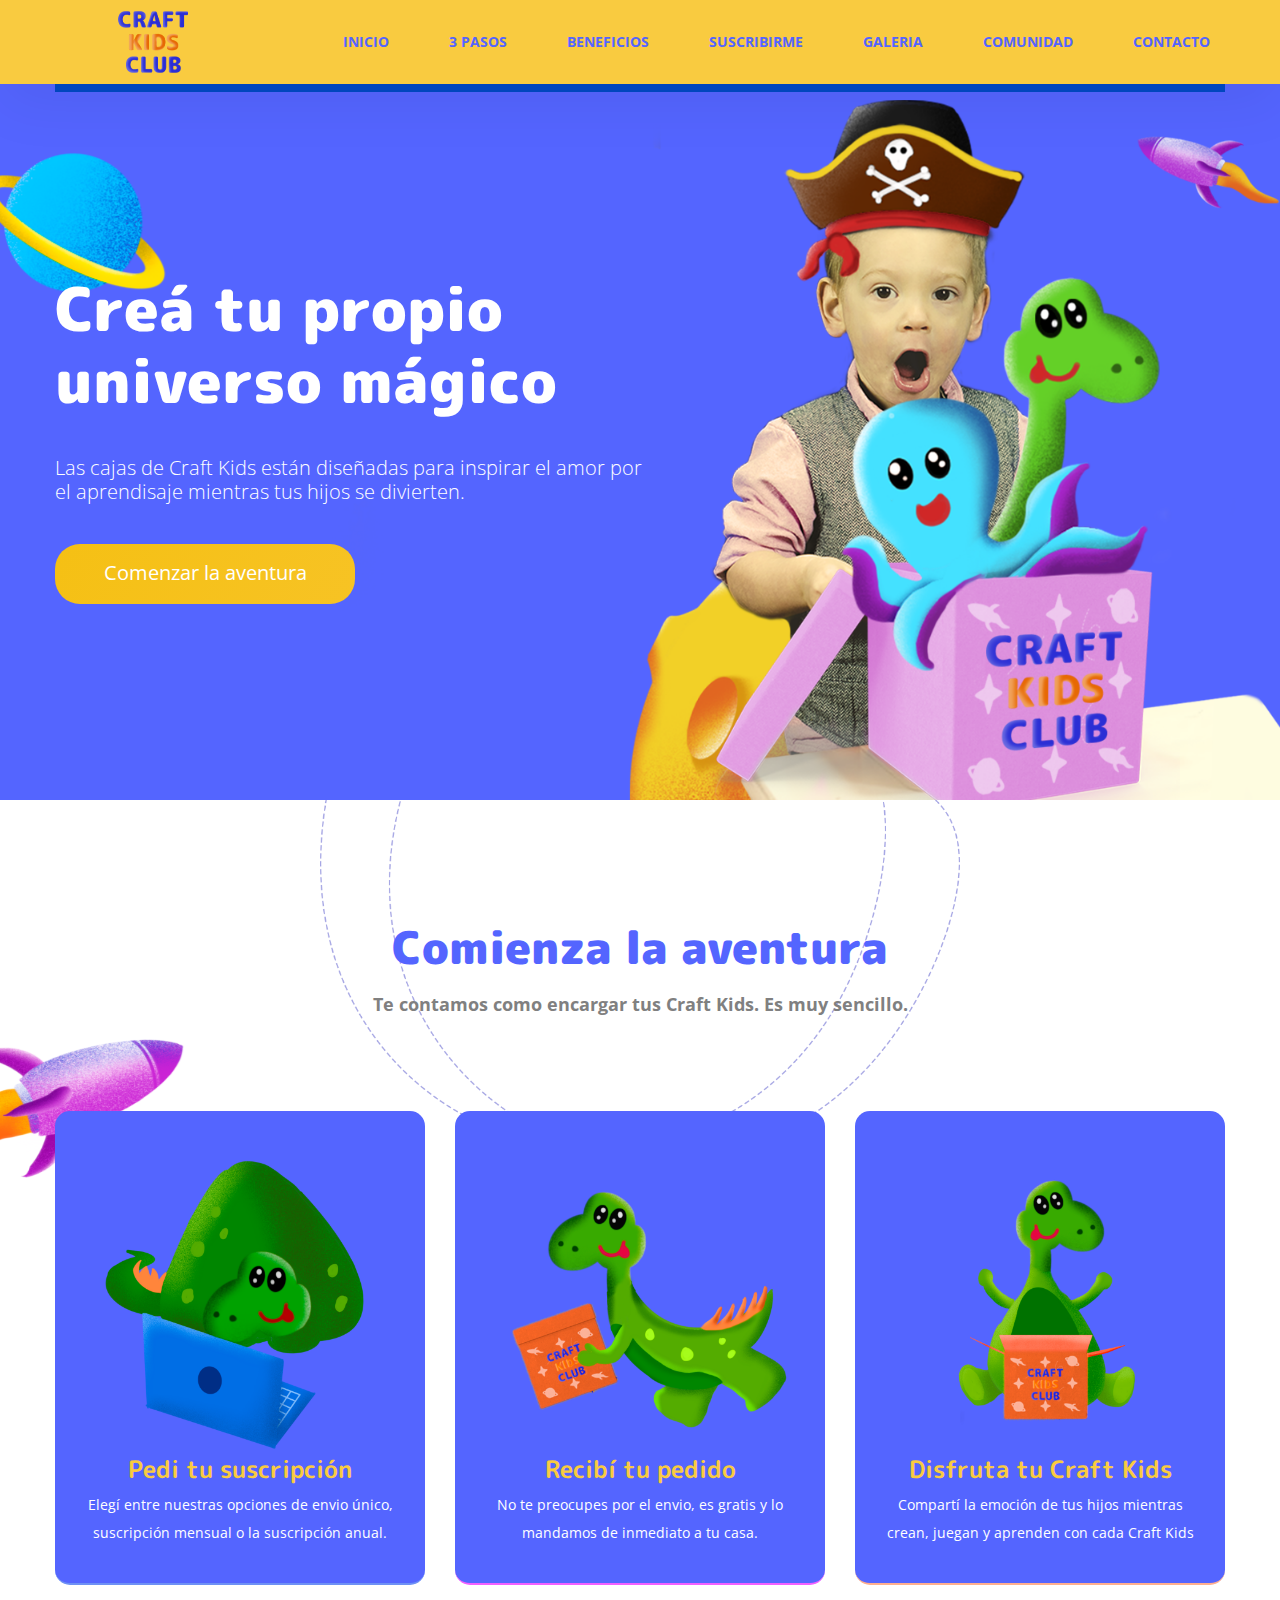
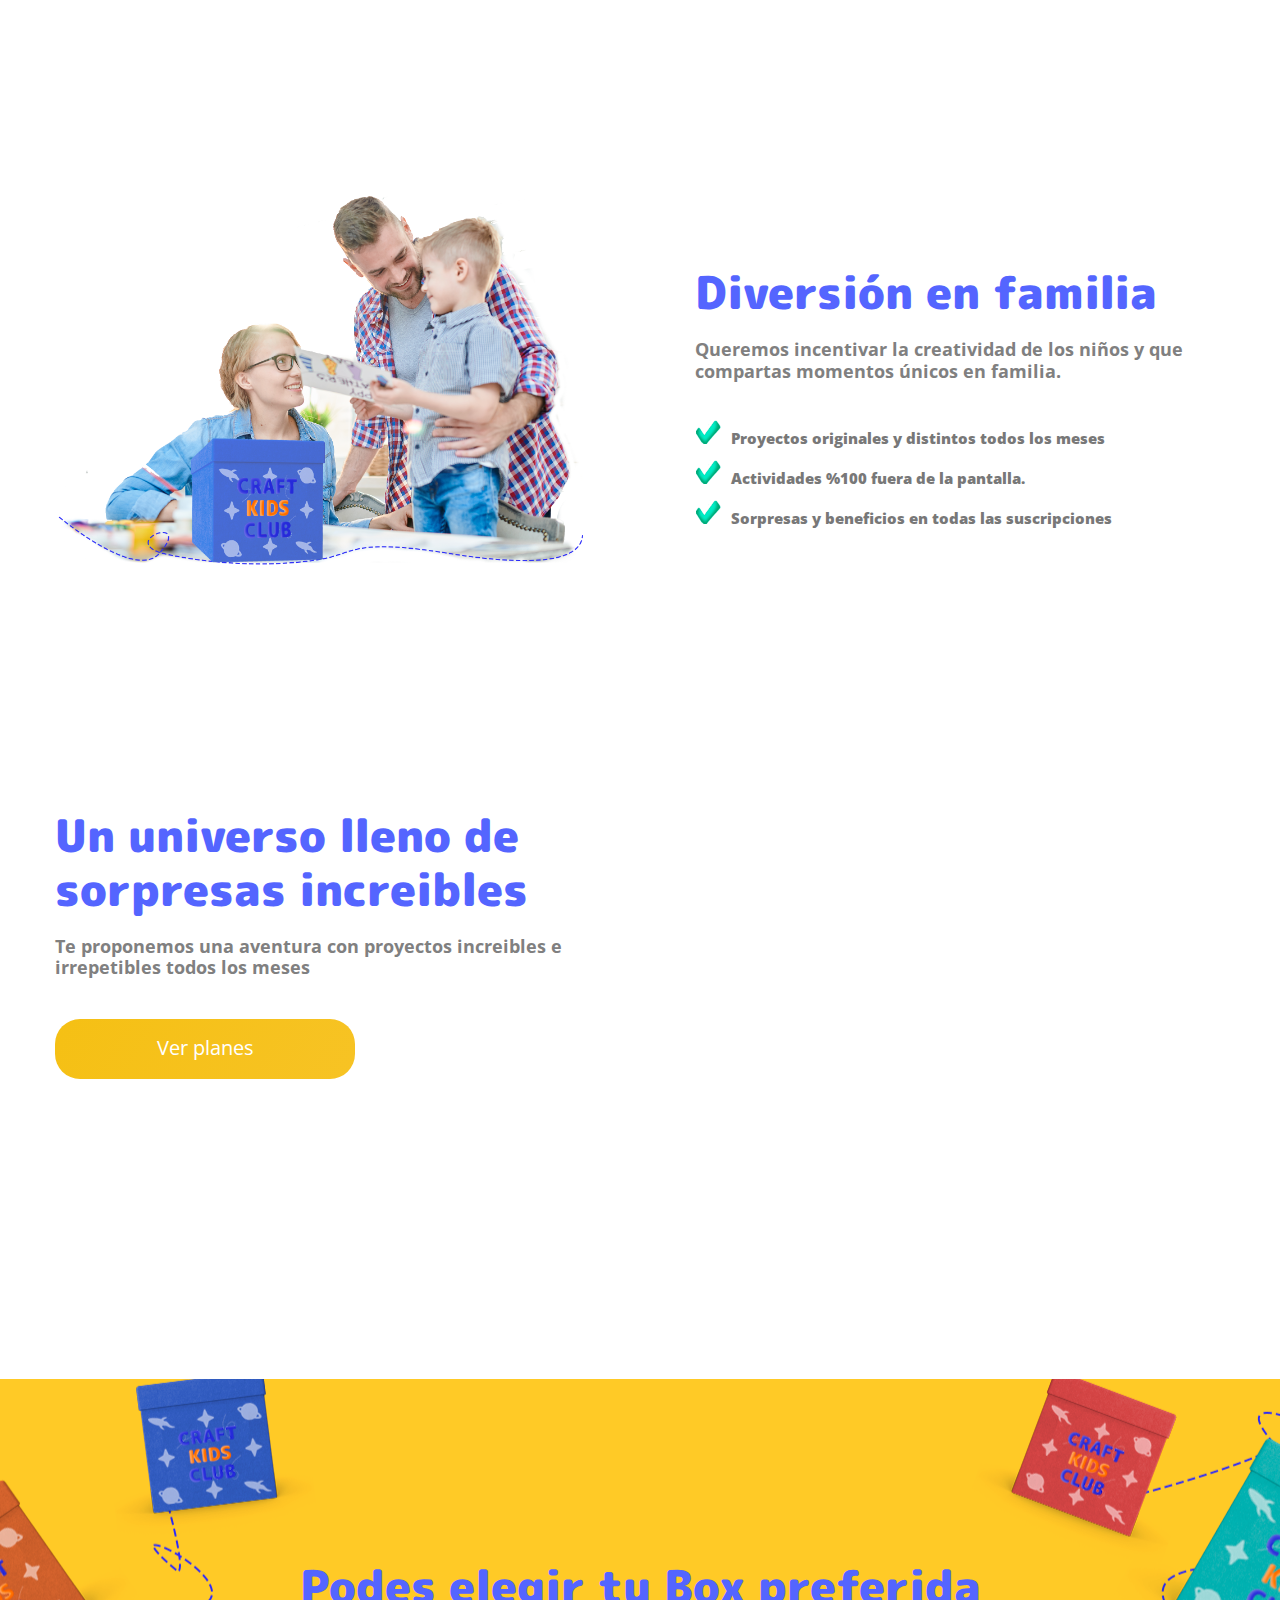
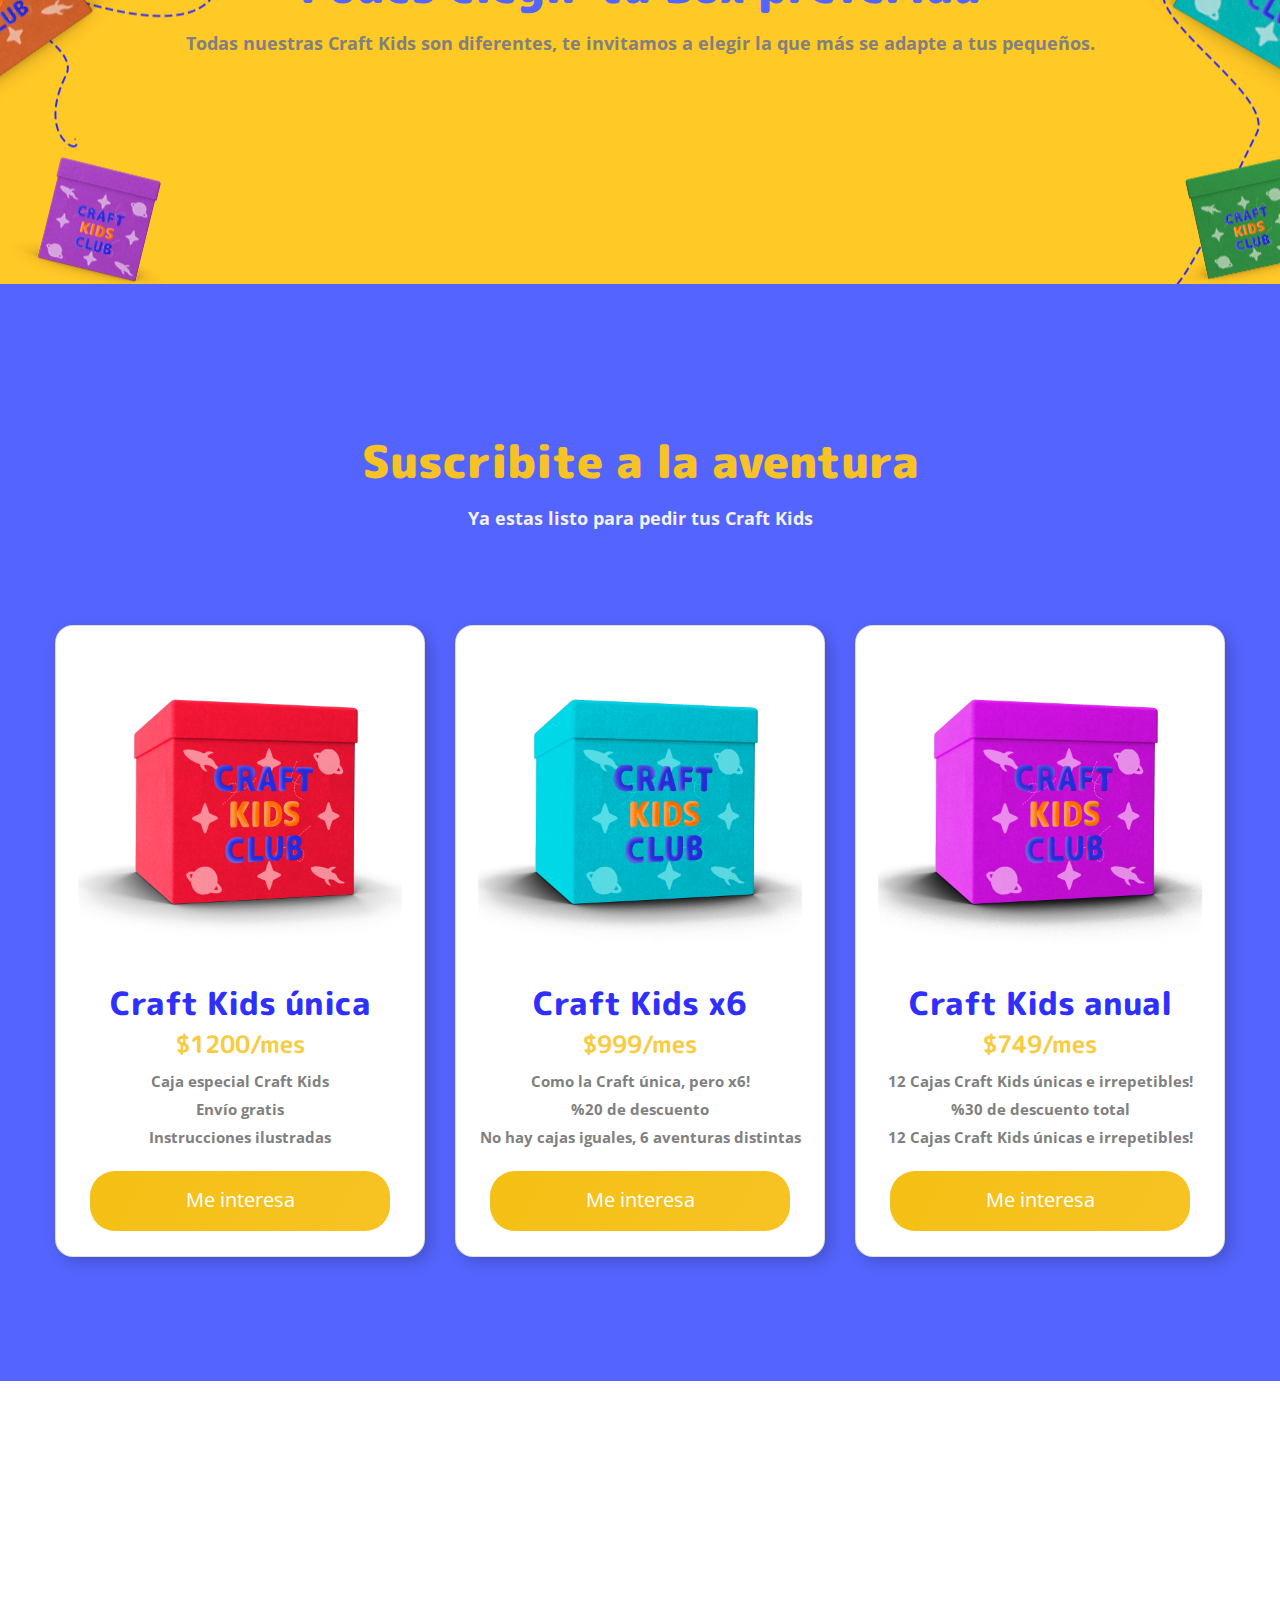
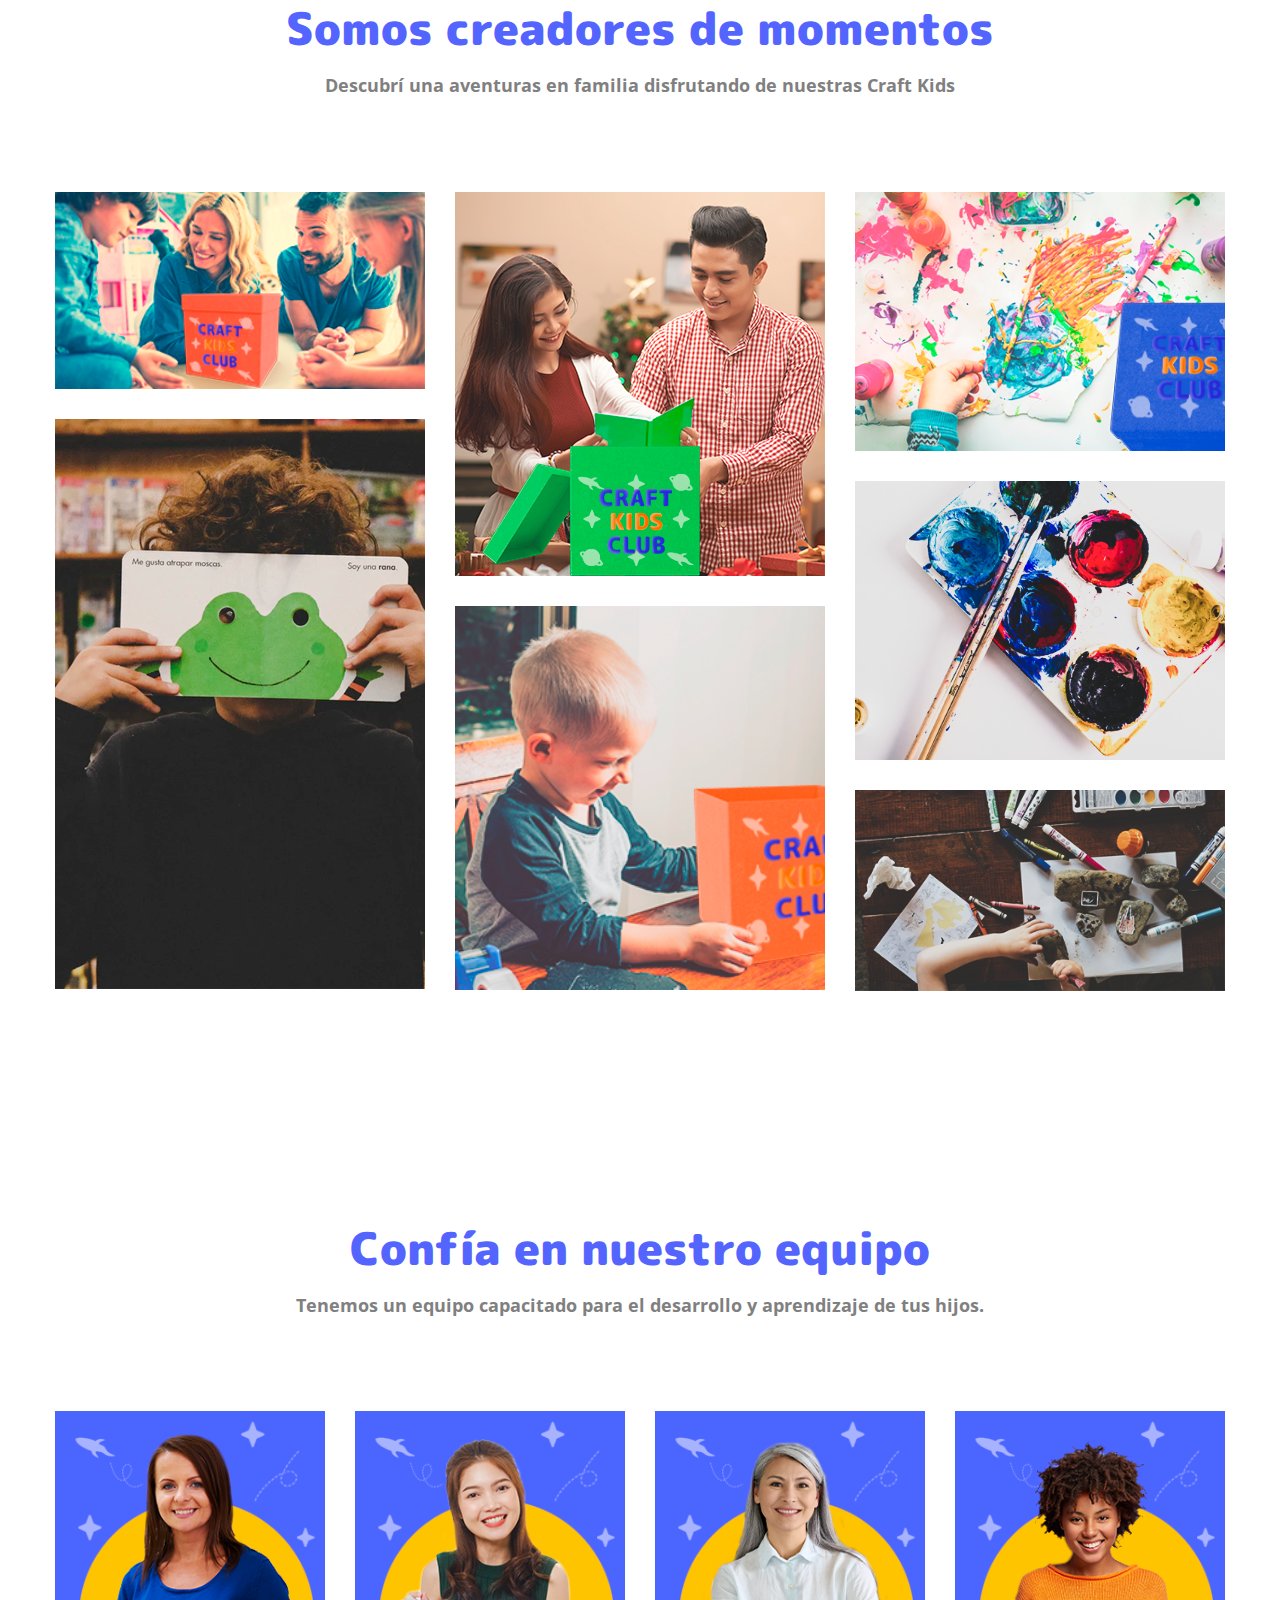
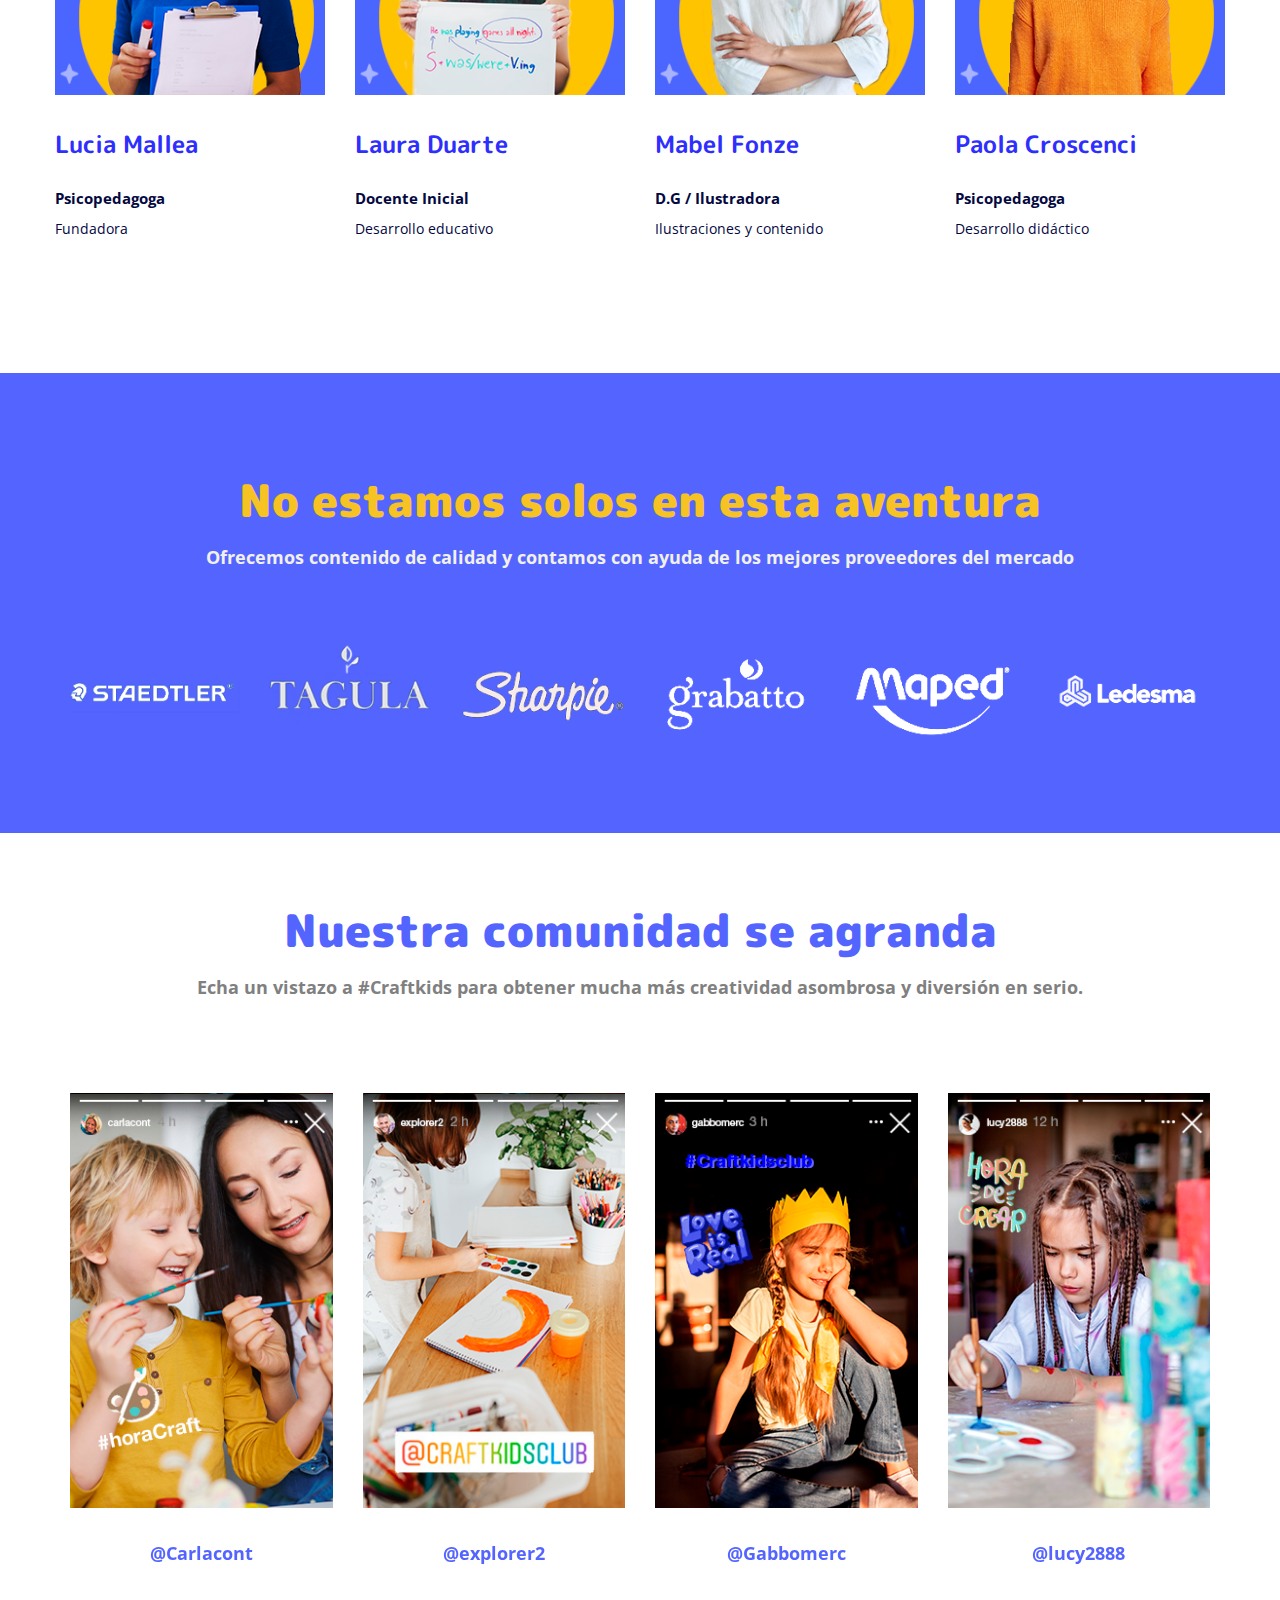
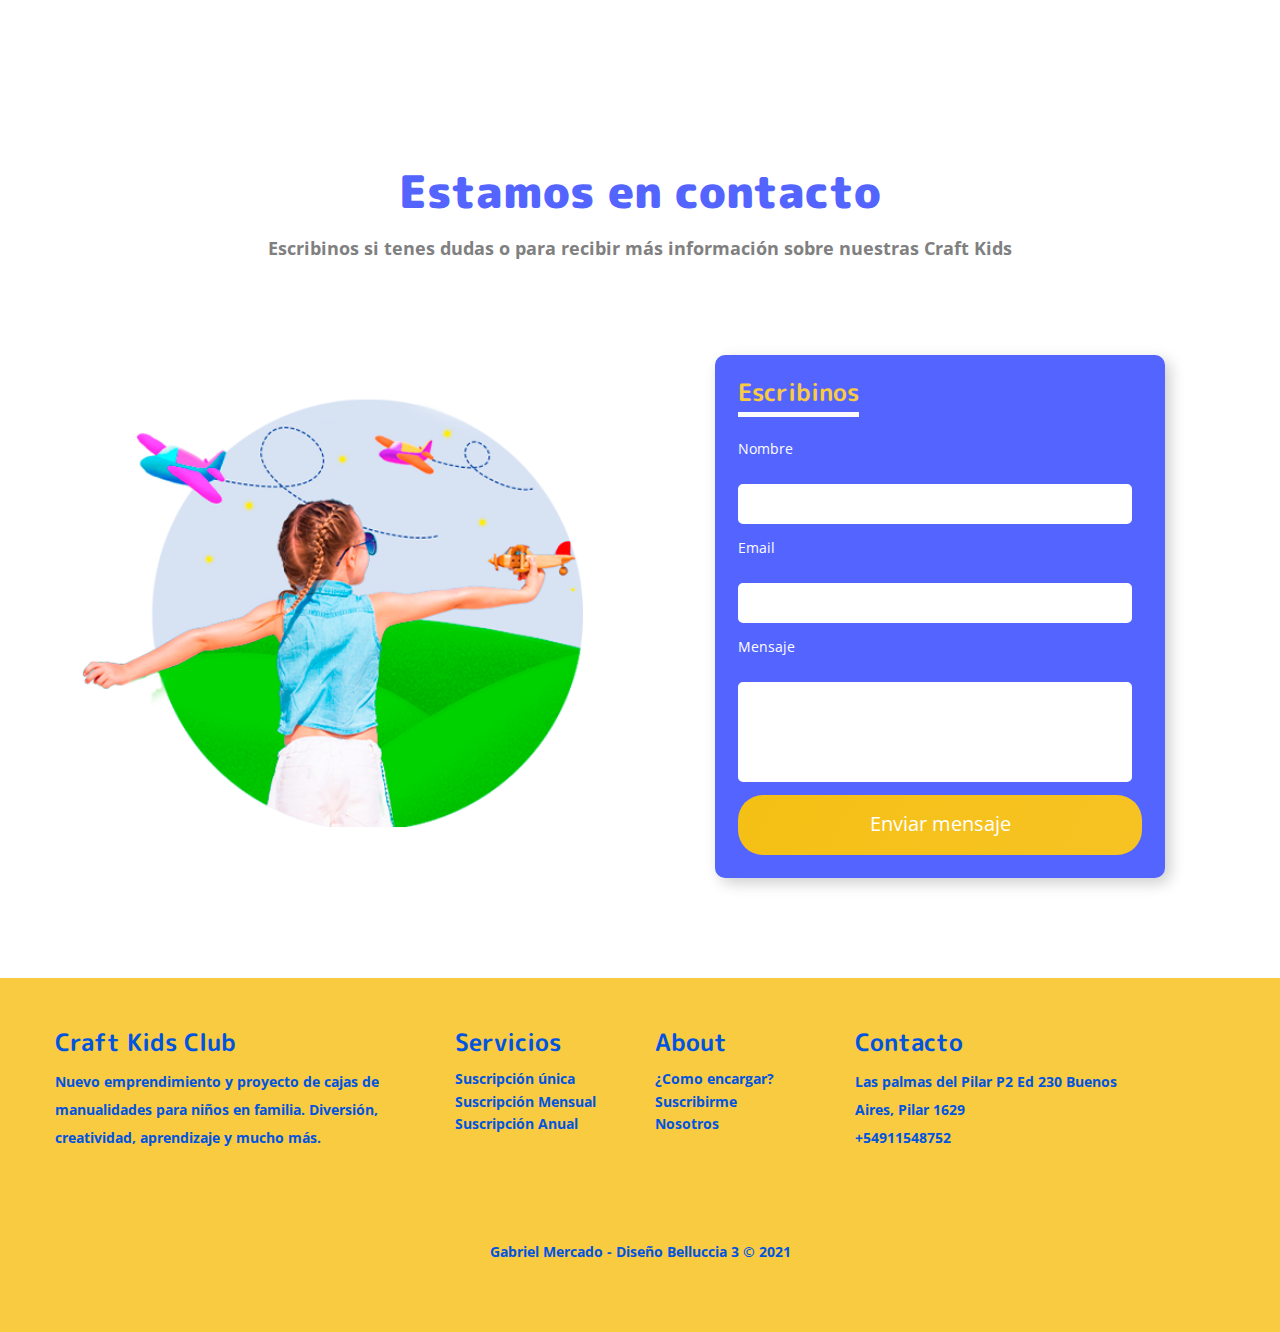
==== commit e3fc76fb: "Update index.html" ====
--- a/index.html
+++ b/index.html
@@ -217,7 +217,7 @@
             <a href="#sub" class="btn-2 mt-10 mb-25">Ver planes</a>
         </div>
         <div class="imagenmes col-lg-6">
-            <img src="/assets/images/banner/bannermes.png" alt="">
+            <img src='../images/banner/bannermes.png' alt="">
             </div>
             
 
@@ -1004,4 +1004,4 @@
                         </footer>
                     </div>
                     <script src="https://cdnjs.cloudflare.com/ajax/libs/jquery/3.2.1/jquery.min.js"></script>
-                    <script src="https://cdnjs.cloudflare.com/ajax/libs/twitter-bootstrap/4.1.3/js/bootstrap.bundle.min.js"></script>+                    <script src="https://cdnjs.cloudflare.com/ajax/libs/twitter-bootstrap/4.1.3/js/bootstrap.bundle.min.js"></script>
--- a/assets/css/style.css
+++ b/assets/css/style.css
@@ -1060,7 +1060,7 @@
     display: flex;
     align-items: center;
     justify-content: center;
-    background-position: 60% 30%;
+    background-position: 35% 30%;
 }
 
 
--- a/assets/css/responsive.css
+++ b/assets/css/responsive.css
@@ -63,7 +63,7 @@
 }
 @media only screen and (max-width: 991px) {
     .mica {
-        background: url(/assets/images/hero/hero1mobile.png);
+        background: url('../images/hero/hero1mobile.png');
         background-size: cover !important;
         background-position: 60% 25%;
     }
@@ -71,7 +71,7 @@
 
 @media only screen and (max-width: 991px) {
     .hero-section {
-        background: url(/assets/images/hero/heromobile.png);
+        background: url('../images/hero/heromobile.png');
         background-size: cover !important;
         background-position: 60% 25%;
     }
